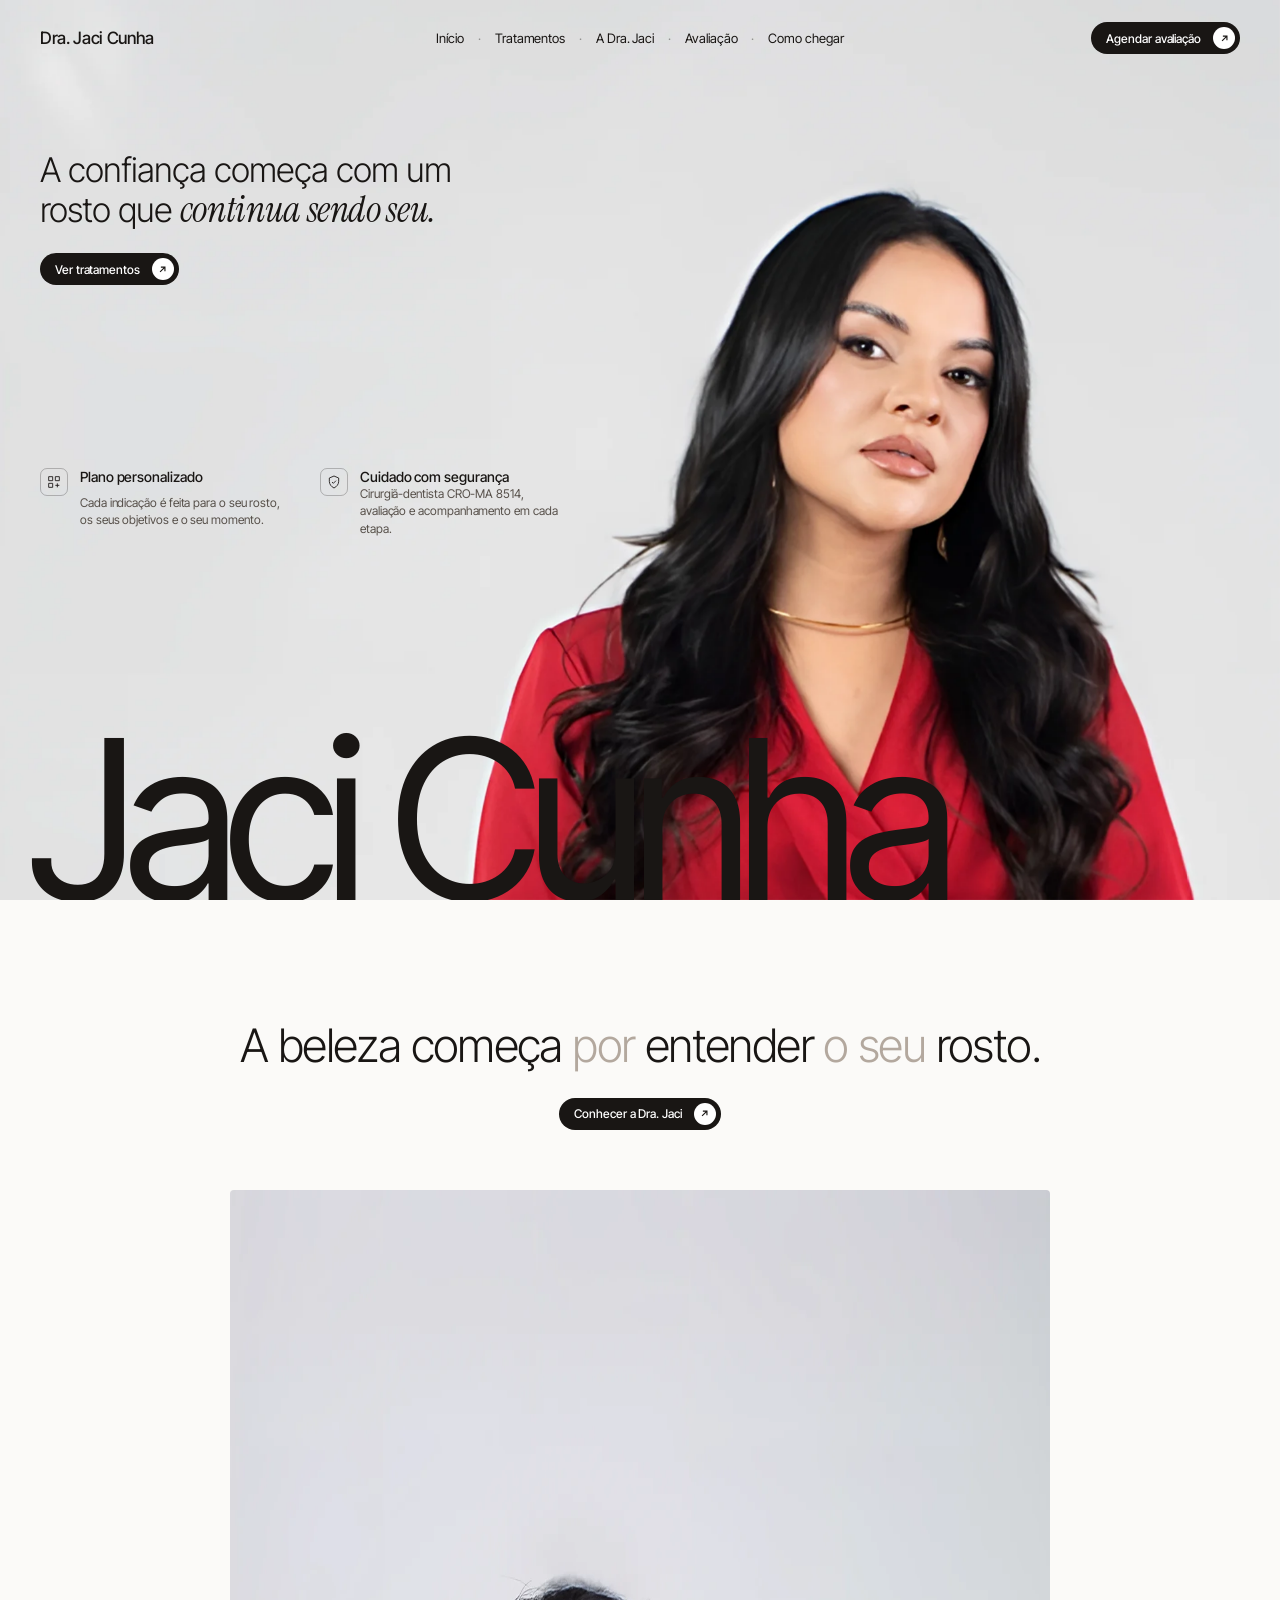
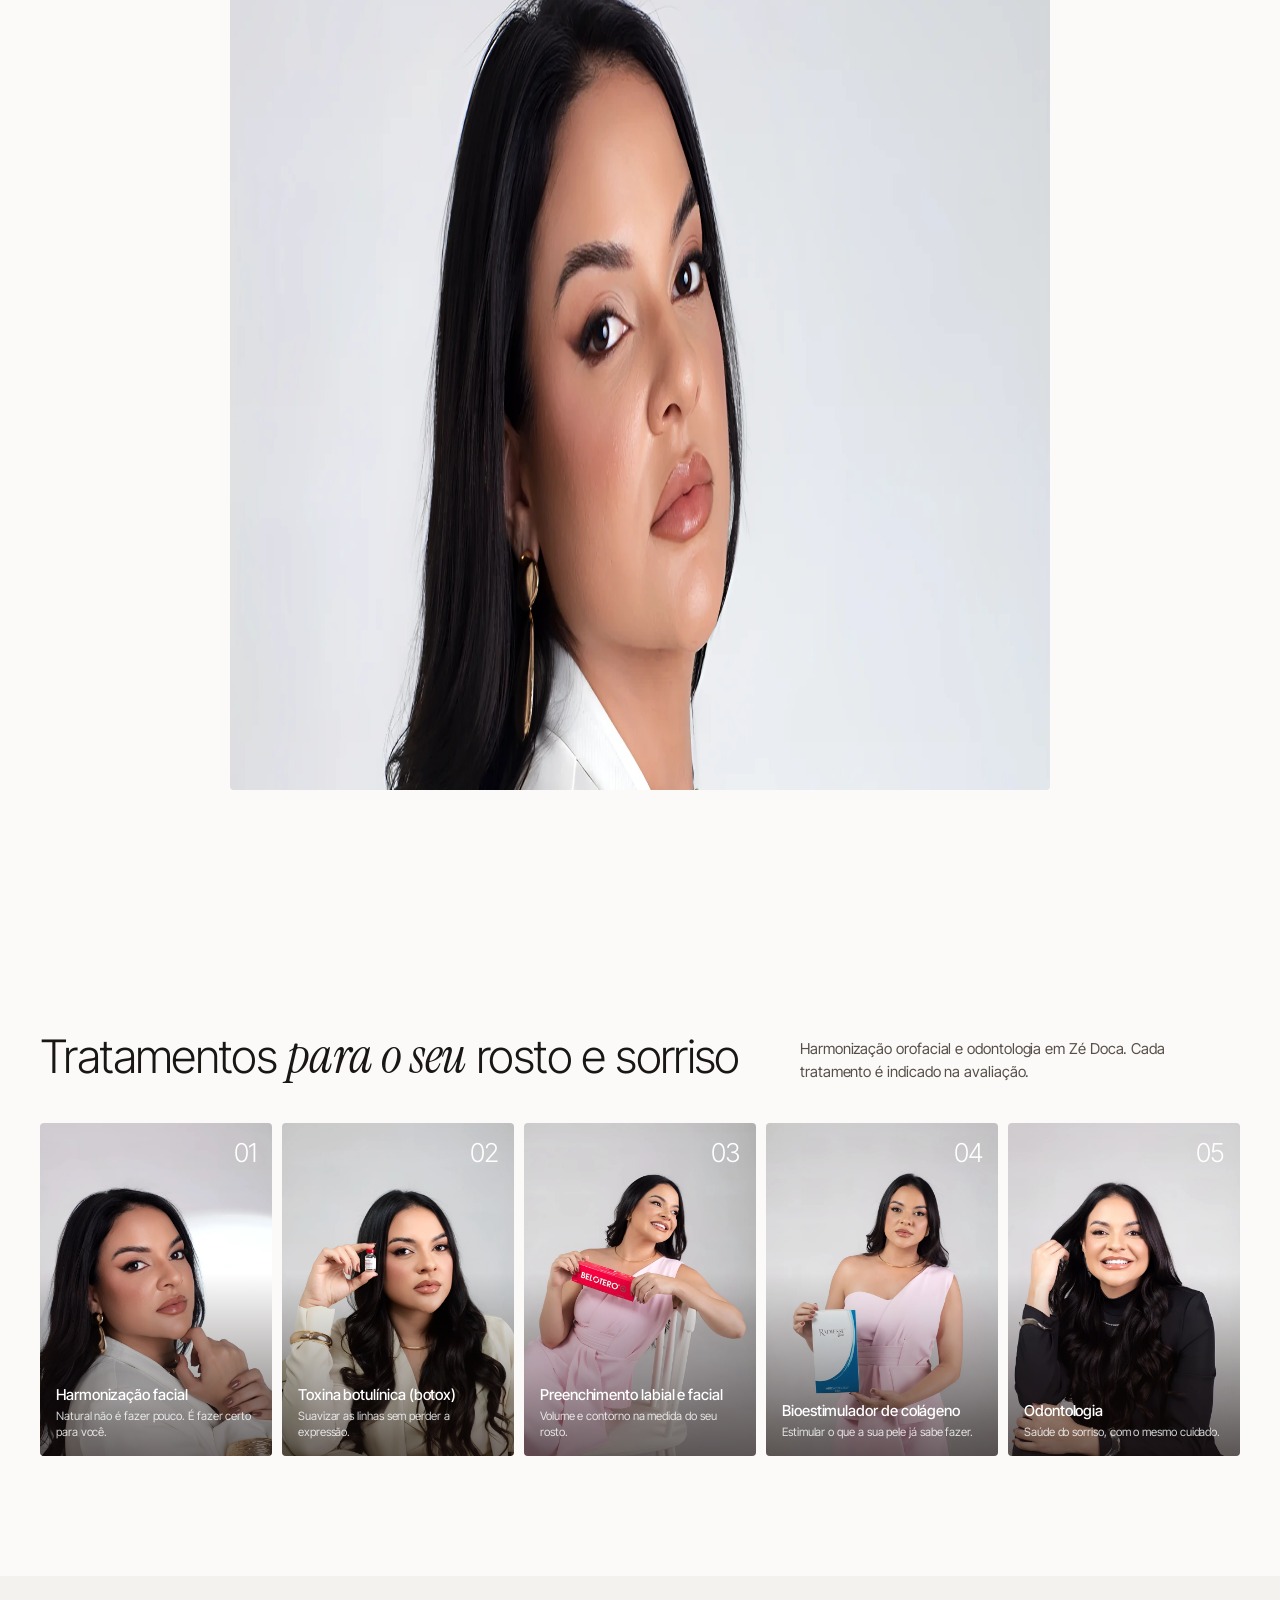
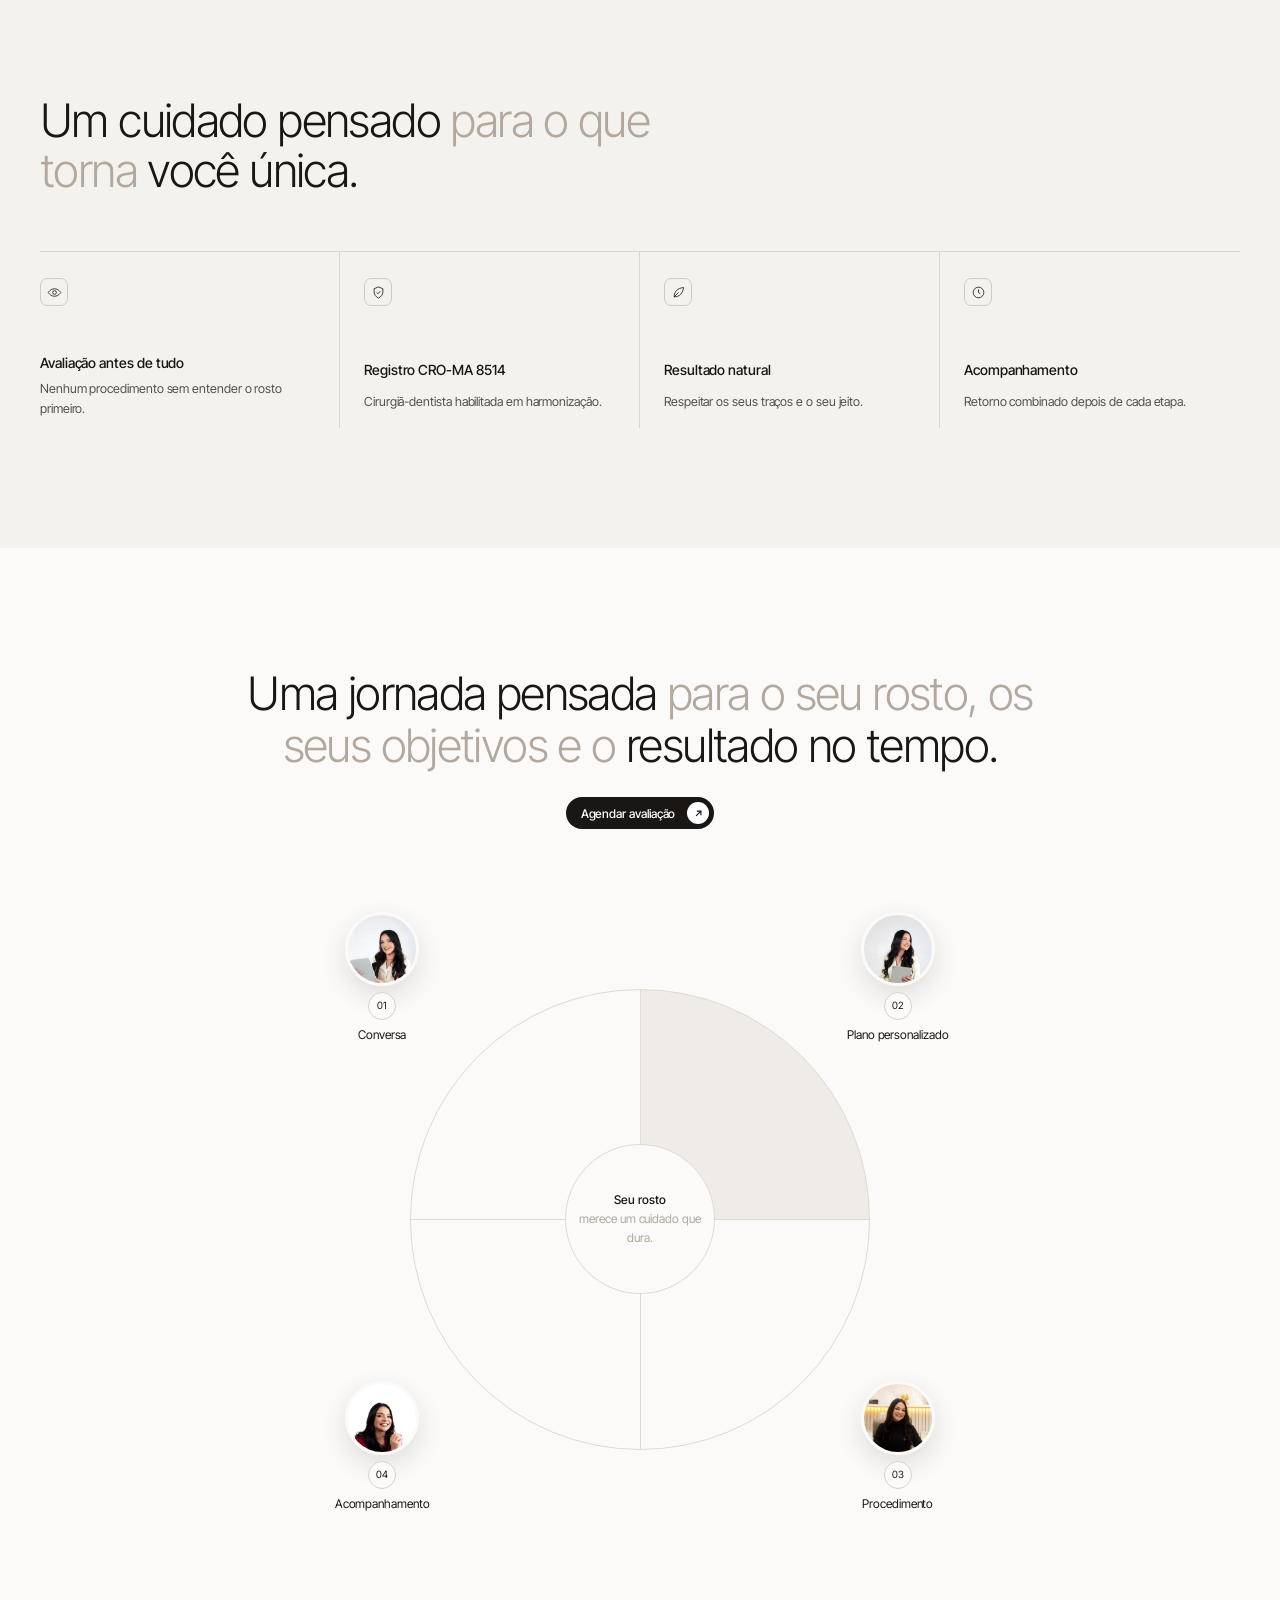
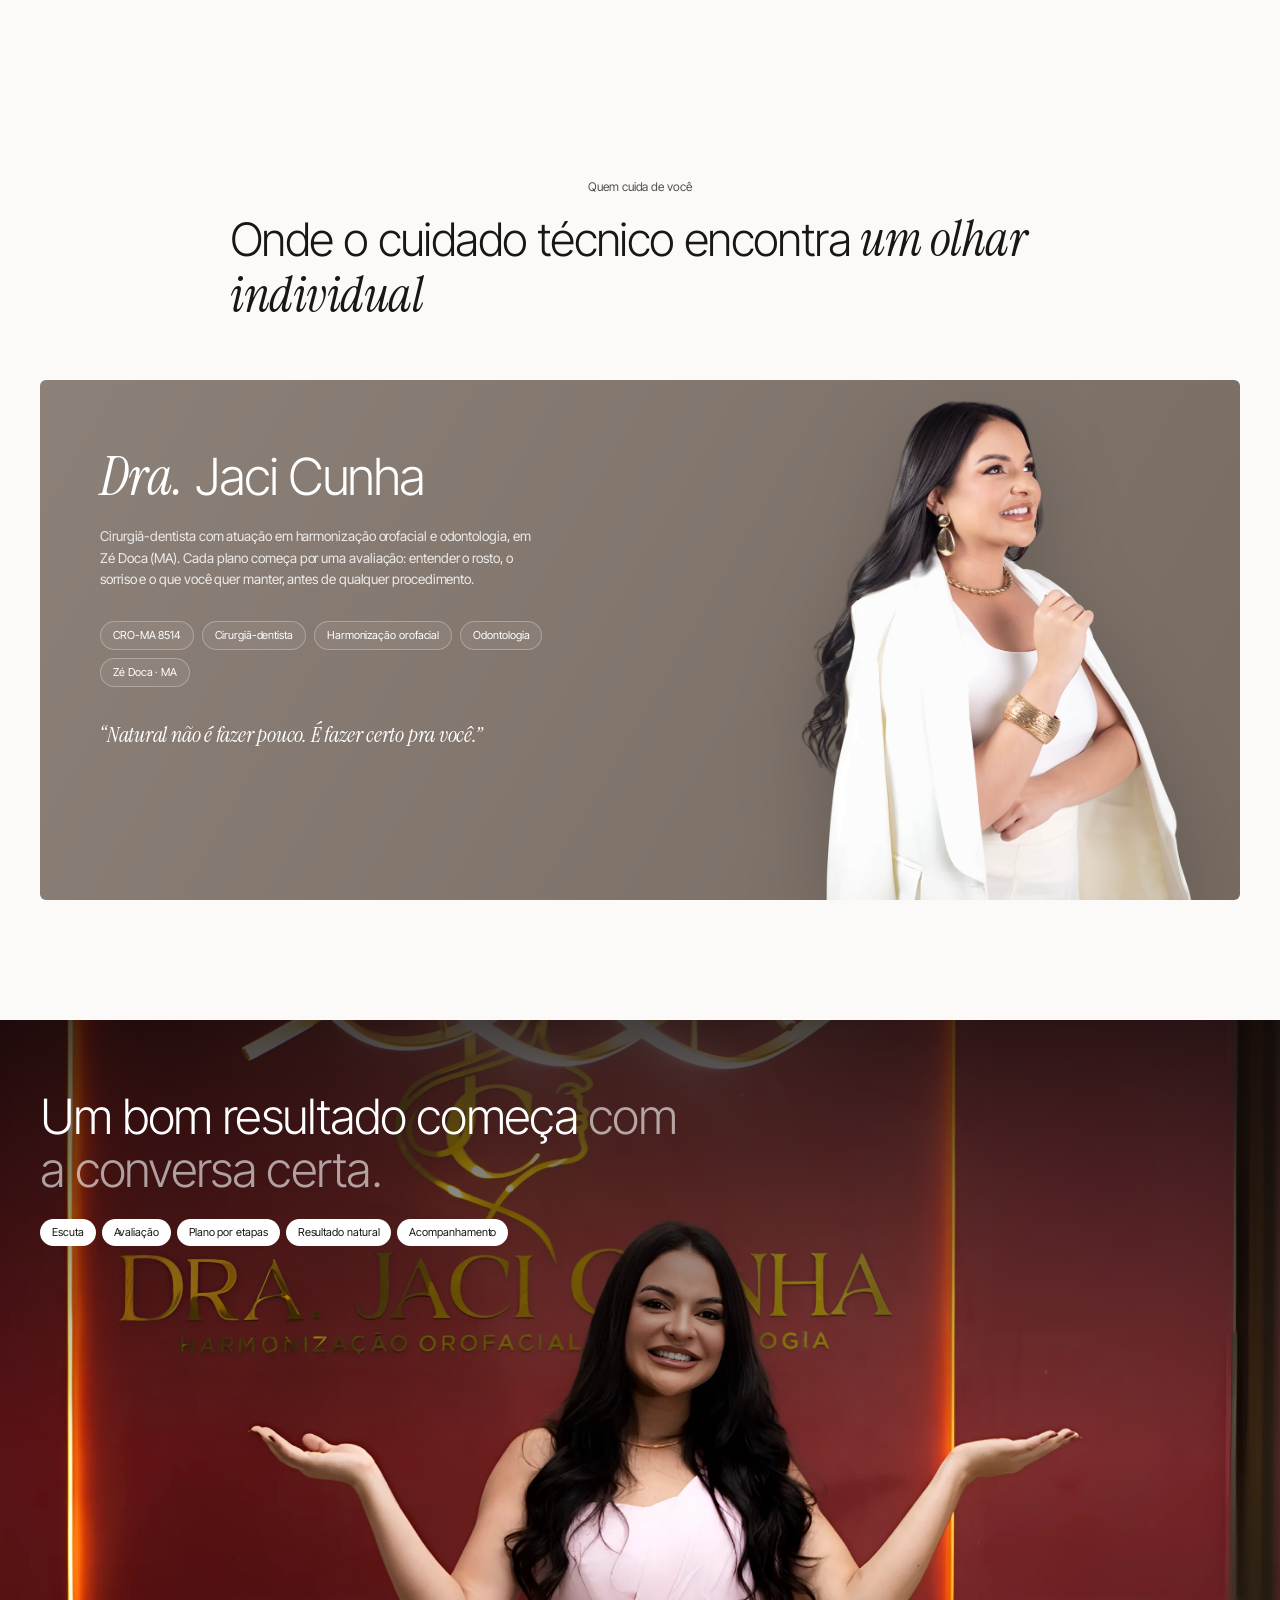
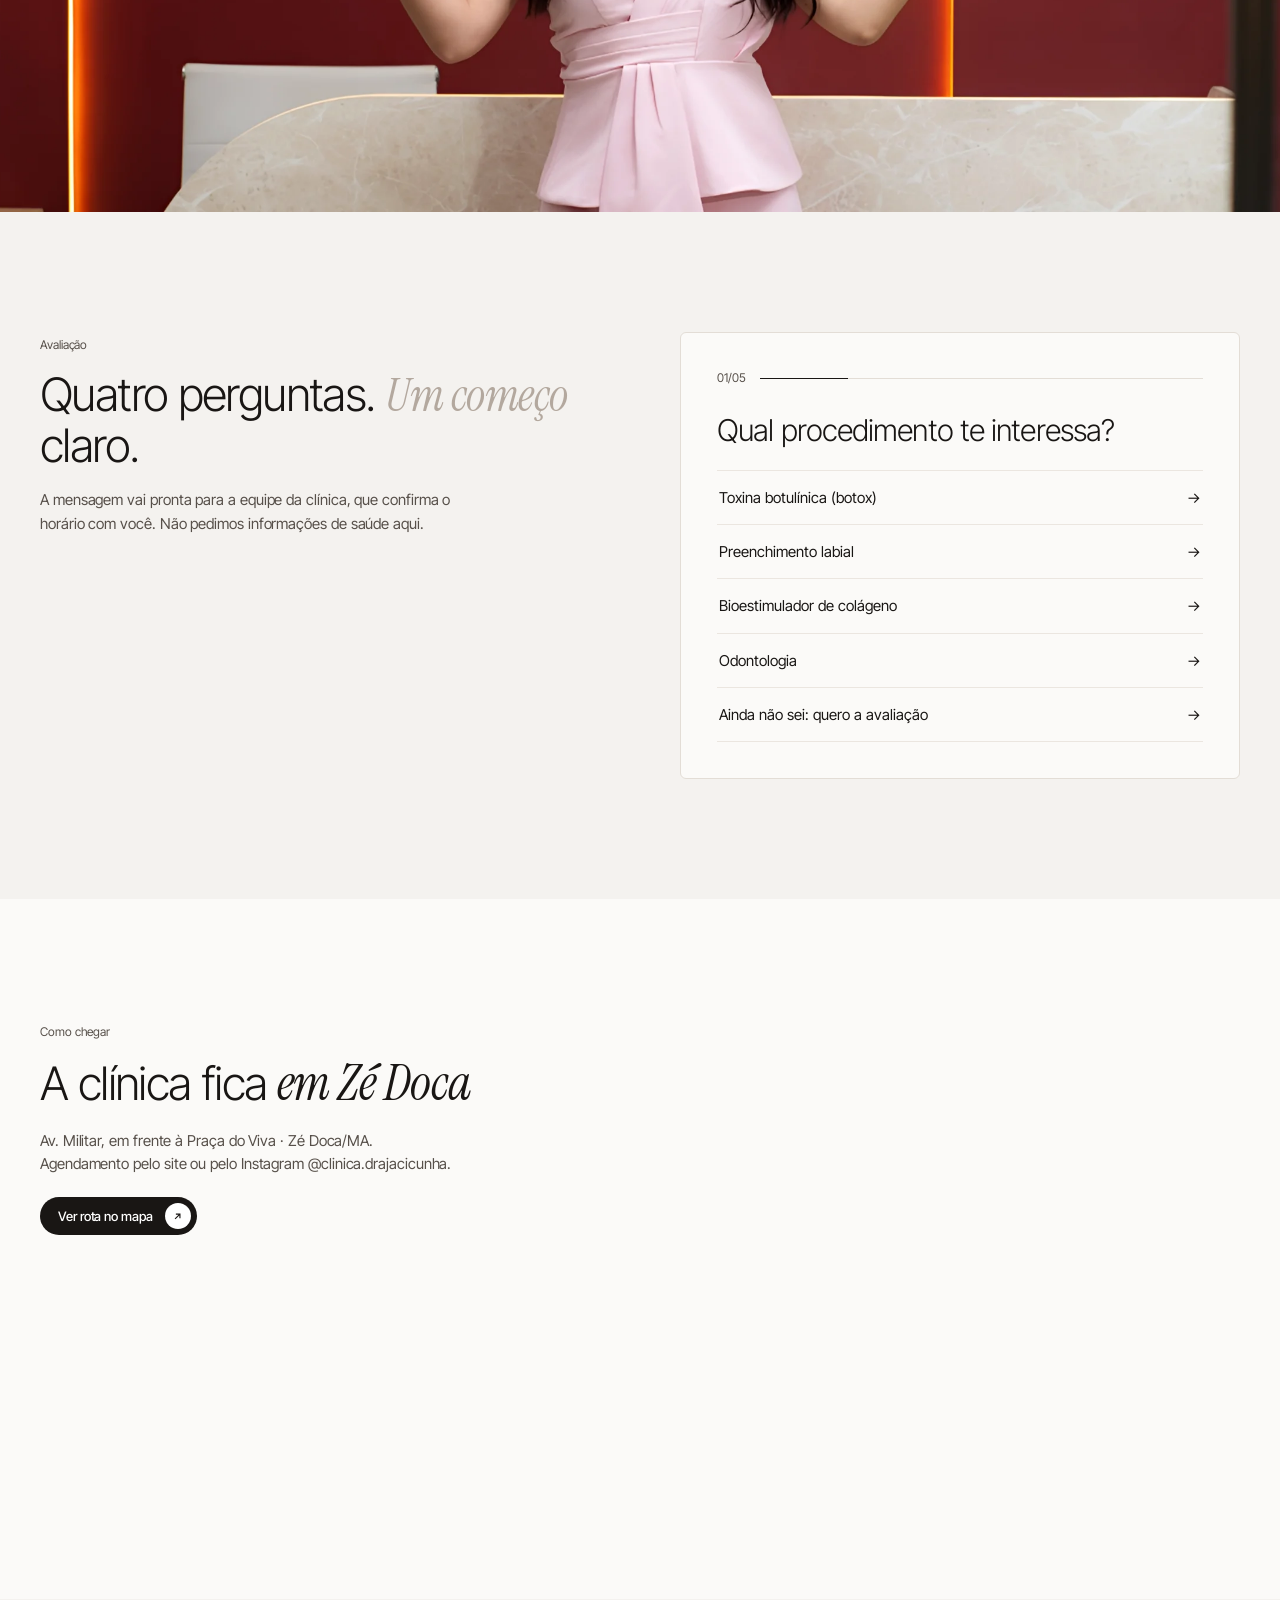
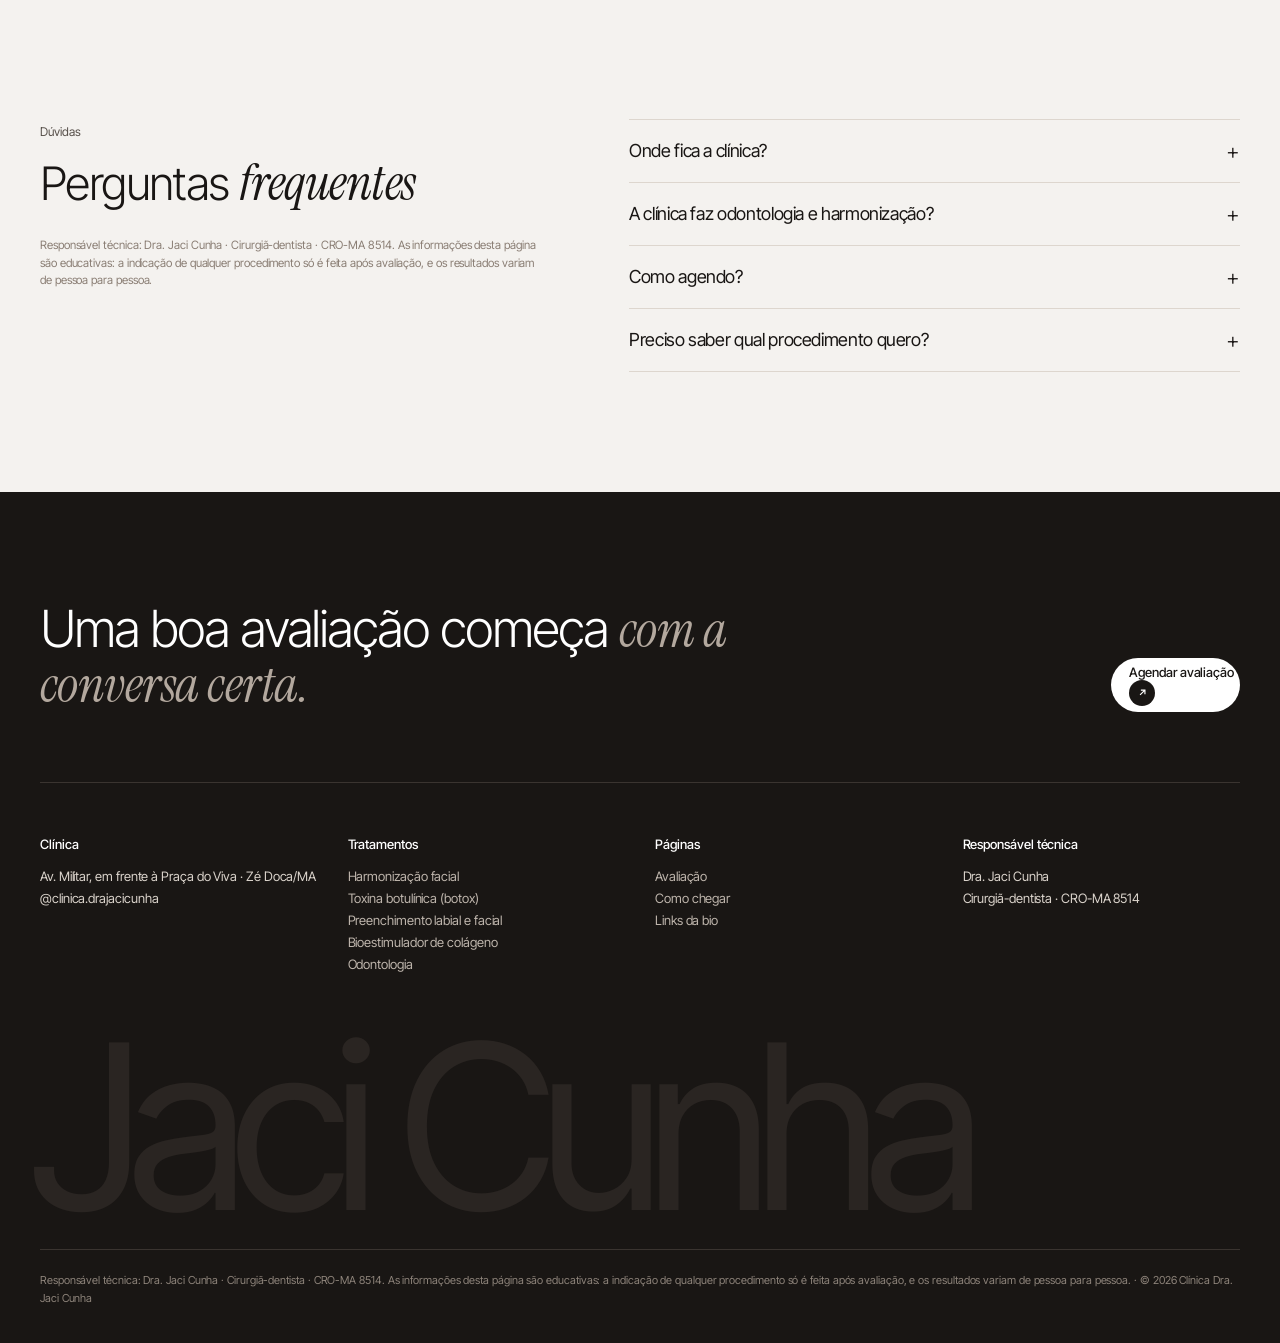
==== index.html @ e1cb76a9 "Site oficial e bio da Clínica Dra. Jaci Cunha (v3: Seon Clinic + Atelier Aesthetica) Co-Authored-By:" ====
<!doctype html>
<html lang="pt-BR"><head><meta charset="utf-8"><meta name="viewport" content="width=device-width,initial-scale=1,viewport-fit=cover">
<title>Harmonização Facial e Dentista em Zé Doca (MA) | Clínica Dra. Jaci Cunha</title><meta name="description" content="Clínica Dra. Jaci Cunha em Zé Doca (MA): harmonização orofacial (toxina botulínica, preenchimento, bioestimulador) e odontologia com a Dra. Jaci Cunha, CRO-MA 8514. Agende sua avaliação."><link rel="canonical" href="https://drajacicunha.pages.dev/"><meta name="robots" content="index,follow,max-image-preview:large">
<meta name="geo.region" content="BR-MA"><meta name="geo.placename" content="Zé Doca"><meta name="theme-color" content="#F4F2EF">
<meta property="og:type" content="website"><meta property="og:locale" content="pt_BR"><meta property="og:site_name" content="Clínica Dra. Jaci Cunha"><meta property="og:title" content="Harmonização Facial e Dentista em Zé Doca (MA) | Clínica Dra. Jaci Cunha">
<meta property="og:description" content="Clínica Dra. Jaci Cunha em Zé Doca (MA): harmonização orofacial (toxina botulínica, preenchimento, bioestimulador) e odontologia com a Dra. Jaci Cunha, CRO-MA 8514. Agende sua avaliação."><meta property="og:url" content="https://drajacicunha.pages.dev/"><meta property="og:image" content="https://drajacicunha.pages.dev/img/v3-heroi.webp"><meta name="twitter:card" content="summary_large_image">
<link rel="icon" href="/img/avatar.webp"><link rel="apple-touch-icon" href="/img/avatar.webp"><link rel="preconnect" href="https://fonts.googleapis.com"><link rel="preconnect" href="https://fonts.gstatic.com" crossorigin>
<link href="https://fonts.googleapis.com/css2?family=Inter+Tight:wght@300;400;500&family=Instrument+Serif:ital@0;1&display=swap" rel="stylesheet"><link rel="stylesheet" href="/css/site.css">
<script type="application/ld+json">{"@context": "https://schema.org", "@graph": [{"@type": ["Dentist", "MedicalClinic"], "@id": "https://drajacicunha.pages.dev/#clinica", "name": "Clínica Dra. Jaci Cunha", "alternateName": "Dra. Jaci Cunha · Harmonização Orofacial e Odontologia", "url": "https://drajacicunha.pages.dev/", "image": "https://drajacicunha.pages.dev/img/jaci-off-white-sofa-sorrindo.webp", "logo": "https://drajacicunha.pages.dev/img/avatar.webp", "sameAs": ["https://www.instagram.com/clinica.drajacicunha/"], "address": {"@type": "PostalAddress", "streetAddress": "Av. Militar, em frente à Praça do Viva", "addressLocality": "Zé Doca", "addressRegion": "MA", "addressCountry": "BR"}, "areaServed": {"@type": "City", "name": "Zé Doca"}, "medicalSpecialty": ["Dentistry", "Dermatology"], "employee": {"@type": "Person", "name": "Dra. Jaci Cunha", "jobTitle": "Cirurgiã-dentista", "identifier": "CRO-MA 8514"}}, {"@type": "WebSite", "url": "https://drajacicunha.pages.dev/", "name": "Clínica Dra. Jaci Cunha", "inLanguage": "pt-BR"}, {"@type": "FAQPage", "mainEntity": [{"@type": "Question", "name": "Onde fica a clínica?", "acceptedAnswer": {"@type": "Answer", "text": "Na Av. Militar, em frente à Praça do Viva · Zé Doca/MA."}}, {"@type": "Question", "name": "A clínica faz odontologia e harmonização?", "acceptedAnswer": {"@type": "Answer", "text": "Sim. A Dra. Jaci Cunha é cirurgiã-dentista e atende harmonização orofacial e odontologia."}}, {"@type": "Question", "name": "Como agendo?", "acceptedAnswer": {"@type": "Answer", "text": "Pelo agendamento deste site: você responde quatro perguntas e a mensagem vai pronta para a equipe, que confirma o horário."}}, {"@type": "Question", "name": "Preciso saber qual procedimento quero?", "acceptedAnswer": {"@type": "Answer", "text": "Não. Comece pela Avaliação Facial Completa."}}]}]}</script></head>
<body class="home"><header class="nav "><a class="logo" href="/">Dra. Jaci Cunha</a><nav aria-label="Páginas"><a href="/">Início</a><span>·</span><a href="/#tratamentos">Tratamentos</a><span>·</span><a href="/#dra">A Dra. Jaci</a><span>·</span><a href="/avaliacao/">Avaliação</a><span>·</span><a href="/#como-chegar">Como chegar</a></nav><a class="bt pq" href="/avaliacao/#agendar"><span>Agendar avaliação</span><i><svg viewBox="0 0 16 16" aria-hidden="true"><path d="M5 11 11 5M6 5h5v5" fill="none" stroke="currentColor" stroke-width="1.4"/></svg></i></a><button class="mn" type="button" aria-label="Abrir menu" onclick="document.body.classList.toggle('menu-aberto')"><i></i><i></i></button></header><div class="menu-cel"><a href="/">Início</a><a href="/#tratamentos">Tratamentos</a><a href="/#dra">A Dra. Jaci</a><a href="/avaliacao/">Avaliação</a><a href="/#como-chegar">Como chegar</a></div><main><section class="heroi"><picture><source media="(max-width:760px)" srcset="/img/v3-heroi-cel.webp"><img class="h-img" src="/img/v3-heroi.webp" alt="Dra. Jaci Cunha, cirurgiã-dentista em Zé Doca" width="2400" height="1348"></picture>
<div class="h-in"><div class="h-top rv"><p class="h-frase">A confiança começa com um rosto que <em>continua sendo seu.</em></p><a class="bt pq" href="#tratamentos"><span>Ver tratamentos</span><i><svg viewBox="0 0 16 16" aria-hidden="true"><path d="M5 11 11 5M6 5h5v5" fill="none" stroke="currentColor" stroke-width="1.4"/></svg></i></a></div>
<div class="h-feat rv"><div><i><svg viewBox="0 0 24 24"><path d="M4 4h6v6H4zM14 4h6v6h-6zM4 14h6v6H4zM14 17h6M17 14v6" fill="none" stroke="currentColor" stroke-width="1.3"/></svg></i><b>Plano personalizado</b><small>Cada indicação é feita para o seu rosto, os seus objetivos e o seu momento.</small></div><div><i><svg viewBox="0 0 24 24"><path d="M12 3 5 6v5c0 4.5 3 8 7 10 4-2 7-5.5 7-10V6z M9 12l2 2 4-4" fill="none" stroke="currentColor" stroke-width="1.3"/></svg></i><b>Cuidado com segurança</b><small>Cirurgiã-dentista CRO-MA 8514, avaliação e acompanhamento em cada etapa.</small></div></div>
<h1 class="h-nome"><span class="sr">Harmonização facial e dentista em Zé Doca · </span>Jaci Cunha</h1></div></section>
<section class="sec"><div class="w c"><h2 class="h2c rv">A beleza começa <span class="cz">por</span> entender <span class="cz">o seu</span> rosto.</h2><a class="bt pq centro rv" href="#dra"><span>Conhecer a Dra. Jaci</span><i><svg viewBox="0 0 16 16" aria-hidden="true"><path d="M5 11 11 5M6 5h5v5" fill="none" stroke="currentColor" stroke-width="1.4"/></svg></i></a>
<div class="largo rv"><img src="/img/v3-beleza.webp" alt="Dra. Jaci Cunha" loading="lazy" width="1800" height="1200"></div></div></section>
<section class="sec" id="tratamentos"><div class="w"><div class="tt-cab"><h2 class="h2 rv">Tratamentos <em>para o seu</em> rosto e sorriso</h2><p class="mut rv">Harmonização orofacial e odontologia em Zé Doca. Cada tratamento é indicado na avaliação.</p></div><div class="cards"><a class="card rv" href="/harmonizacao-facial-em-ze-doca/"><img src="/img/v3-t-harm.webp" alt="Harmonização facial em Zé Doca" loading="lazy" width="900" height="1200"><div class="card-t"><b>Harmonização facial</b><small>Natural não é fazer pouco. É fazer certo para você.</small></div><span class="card-n">01</span></a><a class="card rv" href="/botox-em-ze-doca/"><img src="/img/v3-t-botox.webp" alt="Toxina botulínica (botox) em Zé Doca" loading="lazy" width="900" height="1200"><div class="card-t"><b>Toxina botulínica (botox)</b><small>Suavizar as linhas sem perder a expressão.</small></div><span class="card-n">02</span></a><a class="card rv" href="/preenchimento-labial-em-ze-doca/"><img src="/img/v3-t-preench.webp" alt="Preenchimento labial e facial em Zé Doca" loading="lazy" width="900" height="1200"><div class="card-t"><b>Preenchimento labial e facial</b><small>Volume e contorno na medida do seu rosto.</small></div><span class="card-n">03</span></a><a class="card rv" href="/bioestimulador-de-colageno-em-ze-doca/"><img src="/img/v3-t-bio.webp" alt="Bioestimulador de colágeno em Zé Doca" loading="lazy" width="900" height="1200"><div class="card-t"><b>Bioestimulador de colágeno</b><small>Estimular o que a sua pele já sabe fazer.</small></div><span class="card-n">04</span></a><a class="card rv" href="/dentista-em-ze-doca/"><img src="/img/v3-t-odonto.webp" alt="Odontologia em Zé Doca" loading="lazy" width="900" height="1200"><div class="card-t"><b>Odontologia</b><small>Saúde do sorriso, com o mesmo cuidado.</small></div><span class="card-n">05</span></a></div></div></section>
<section class="sec cinza"><div class="w"><h2 class="h2 rv" style="max-width:620px">Um cuidado pensado <span class="cz">para o que torna</span> você única.</h2><div class="pils"><div class="pil rv"><i><svg viewBox="0 0 24 24"><path d="M2 12s3.5-6 10-6 10 6 10 6-3.5 6-10 6S2 12 2 12z" fill="none" stroke="currentColor" stroke-width="1.3"/><circle cx="12" cy="12" r="3" fill="none" stroke="currentColor" stroke-width="1.3"/></svg></i><b>Avaliação antes de tudo</b><small>Nenhum procedimento sem entender o rosto primeiro.</small></div><div class="pil rv"><i><svg viewBox="0 0 24 24"><path d="M12 3 5 6v5c0 4.5 3 8 7 10 4-2 7-5.5 7-10V6z M9 12l2 2 4-4" fill="none" stroke="currentColor" stroke-width="1.3"/></svg></i><b>Registro CRO-MA 8514</b><small>Cirurgiã-dentista habilitada em harmonização.</small></div><div class="pil rv"><i><svg viewBox="0 0 24 24"><path d="M5 19C5 10 11 5 20 4c-1 9-6 15-15 15zM5 19l7-7" fill="none" stroke="currentColor" stroke-width="1.3"/></svg></i><b>Resultado natural</b><small>Respeitar os seus traços e o seu jeito.</small></div><div class="pil rv"><i><svg viewBox="0 0 24 24"><circle cx="12" cy="12" r="8.5" fill="none" stroke="currentColor" stroke-width="1.3"/><path d="M12 7v5l3 2" fill="none" stroke="currentColor" stroke-width="1.3"/></svg></i><b>Acompanhamento</b><small>Retorno combinado depois de cada etapa.</small></div></div></div></section>
<section class="sec"><div class="w c"><h2 class="h2c rv">Uma jornada pensada <span class="cz">para o seu rosto,</span> <span class="cz">os seus objetivos e o</span> resultado no tempo.</h2><a class="bt pq centro rv" href="/avaliacao/#agendar"><span>Agendar avaliação</span><i><svg viewBox="0 0 16 16" aria-hidden="true"><path d="M5 11 11 5M6 5h5v5" fill="none" stroke="currentColor" stroke-width="1.4"/></svg></i></a>
<div class="jorn rv"><div class="j-anel"></div><div class="j-meio"><b>Seu rosto</b><span>merece um cuidado que dura.</span></div><div class="jp jp1"><img src="/img/v3-j1.webp" alt="" loading="lazy" width="400" height="400"><span>01</span><b>Conversa</b></div><div class="jp jp2"><img src="/img/v3-j2.webp" alt="" loading="lazy" width="400" height="400"><span>02</span><b>Plano personalizado</b></div><div class="jp jp3"><img src="/img/v3-j3.webp" alt="" loading="lazy" width="400" height="400"><span>03</span><b>Procedimento</b></div><div class="jp jp4"><img src="/img/v3-j4.webp" alt="" loading="lazy" width="400" height="400"><span>04</span><b>Acompanhamento</b></div></div></div></section>
<section class="sec" id="dra"><div class="w"><span class="eti c">Quem cuida de você</span><h2 class="h2c rv">Onde o cuidado técnico encontra <em>um olhar individual</em></h2>
<div class="dra rv"><div class="dra-t"><h3><em>Dra.</em> Jaci Cunha</h3><p>Cirurgiã-dentista com atuação em harmonização orofacial e odontologia, em Zé Doca (MA). Cada plano começa por uma avaliação: entender o rosto, o sorriso e o que você quer manter, antes de qualquer procedimento.</p>
<div class="selos"><span>CRO-MA 8514</span><span>Cirurgiã-dentista</span><span>Harmonização orofacial</span><span>Odontologia</span><span>Zé Doca · MA</span></div><p class="cit"><em>“Natural não é fazer pouco. É fazer certo pra você.”</em></p></div><img class="dra-f" src="/img/v3-dra-recorte.webp" alt="Dra. Jaci Cunha, cirurgiã-dentista" loading="lazy" width="900" height="1153"></div></div></section>
<section class="conversa"><img src="/img/v3-conversa.webp" alt="Dra. Jaci Cunha na recepção da clínica em Zé Doca" loading="lazy" width="2400" height="1348"><div class="w cv-in rv"><h2>Um bom resultado começa <span class="cz2">com a conversa certa.</span></h2><div class="tags"><span>Escuta</span><span>Avaliação</span><span>Plano por etapas</span><span>Resultado natural</span><span>Acompanhamento</span></div></div></section>
<section class="quiz" id="agendar"><div class="w q-grid"><div class="rv"><span class="eti">Avaliação</span><h2>Quatro perguntas. <em class="cz">Um começo</em> claro.</h2><p class="mut">A mensagem vai pronta para a equipe da clínica, que confirma o horário com você. Não pedimos informações de saúde aqui.</p></div>
<div id="qz" class="qz rv" aria-live="polite"></div></div></section>
<script>(()=>{const D={"quiz": [["Qual procedimento te interessa?", ["Toxina botulínica (botox)", "Preenchimento labial", "Bioestimulador de colágeno", "Odontologia", "Ainda não sei: quero a avaliação"]], ["Você já fez algum procedimento estético?", ["Sim", "Não, seria a primeira vez"]], ["Quando você gostaria de vir?", ["Esta semana", "Este mês", "Só quero tirar dúvidas"]], ["Melhor horário", ["Manhã", "Tarde"]]], "wa": "", "ig": "clinica.drajacicunha"},R=[];const el=document.getElementById('qz');
function passo(i){if(i<D.quiz.length){const[p,ops]=D.quiz[i];el.innerHTML=`<div class="q-top"><span>${String(i+1).padStart(2,'0')}/${String(D.quiz.length+1).padStart(2,'0')}</span><i style="--p:${(i+1)/(D.quiz.length+1)}"></i></div><h3>${p}</h3><div class="op">${ops.map(o=>`<button type="button">${o}<span>→</span></button>`).join('')}</div>`;
 el.querySelectorAll('button').forEach(b=>b.onclick=()=>{R[i]=b.firstChild.textContent;passo(i+1)})}
 else{el.innerHTML=`<div class="q-top"><span>${D.quiz.length+1}/${D.quiz.length+1}</span><i style="--p:1"></i></div><h3>Seu nome e sua cidade</h3><input id="qn" placeholder="Nome" autocomplete="given-name"><input id="qc" placeholder="Cidade" value="Zé Doca"><button type="button" id="qe" class="bt"><span>Enviar para a clínica</span><i><svg viewBox="0 0 16 16" aria-hidden="true"><path d="M5 11 11 5M6 5h5v5" fill="none" stroke="currentColor" stroke-width="1.4"/></svg></i></button>`;
 document.getElementById('qe').onclick=()=>{const n=document.getElementById('qn').value.trim()||'(sem nome)',c=document.getElementById('qc').value.trim();
  const t=`Oi! Vim pelo site da Clínica Dra. Jaci Cunha.\nNome: ${n}\nCidade: ${c}\nInteresse: ${R[0]}\nJá fez procedimento: ${R[1]}\nQuando: ${R[2]}\nHorário: ${R[3]}`;
  if(D.wa)location.href='https://wa.me/'+D.wa+'?text='+encodeURIComponent(t);
  else{try{navigator.clipboard.writeText(t)}catch(e){}el.innerHTML='<h3>Mensagem copiada.</h3><p class="mut" style="margin:10px 0 18px">Abra o direct da clínica e cole a mensagem.</p><a class="bt" href="https://ig.me/m/'+D.ig+'"><span>Abrir o direct</span><i><svg viewBox="0 0 16 16" aria-hidden="true"><path d="M5 11 11 5M6 5h5v5" fill="none" stroke="currentColor" stroke-width="1.4"/></svg></i></a>'}}}}
passo(0)})();</script>
<section class="sec" id="como-chegar"><div class="w duas"><div class="rv"><span class="eti">Como chegar</span><h2 class="h2">A clínica fica <em>em Zé Doca</em></h2><p class="mut">Av. Militar, em frente à Praça do Viva · Zé Doca/MA.</p><p class="mut">Agendamento pelo site ou pelo Instagram @clinica.drajacicunha.</p><a class="bt " href="https://www.google.com/maps/search/?api=1&query=Cl%C3%ADnica%20Dra.%20Jaci%20Cunha%20Z%C3%A9%20Doca"><span>Ver rota no mapa</span><i><svg viewBox="0 0 16 16" aria-hidden="true"><path d="M5 11 11 5M6 5h5v5" fill="none" stroke="currentColor" stroke-width="1.4"/></svg></i></a></div>
<iframe class="mapa rv" src="https://www.google.com/maps?q=Cl%C3%ADnica%20Dra.%20Jaci%20Cunha%2C%20Av.%20Militar%2C%20Z%C3%A9%20Doca%20-%20MA&output=embed" loading="lazy" title="Mapa da Clínica Dra. Jaci Cunha" referrerpolicy="no-referrer-when-downgrade"></iframe></div></section>
<section class="sec cinza"><div class="w duas"><div class="rv"><span class="eti">Dúvidas</span><h2 class="h2">Perguntas <em>frequentes</em></h2><p class="aviso">Responsável técnica: Dra. Jaci Cunha · Cirurgiã-dentista · CRO-MA 8514. As informações desta página são educativas: a indicação de qualquer procedimento só é feita após avaliação, e os resultados variam de pessoa para pessoa.</p></div><div class="rv"><div class="faq"><details><summary>Onde fica a clínica?</summary><p>Na Av. Militar, em frente à Praça do Viva · Zé Doca/MA.</p></details><details><summary>A clínica faz odontologia e harmonização?</summary><p>Sim. A Dra. Jaci Cunha é cirurgiã-dentista e atende harmonização orofacial e odontologia.</p></details><details><summary>Como agendo?</summary><p>Pelo agendamento deste site: você responde quatro perguntas e a mensagem vai pronta para a equipe, que confirma o horário.</p></details><details><summary>Preciso saber qual procedimento quero?</summary><p>Não. Comece pela Avaliação Facial Completa.</p></details></div></div></div></section></main><footer class="rod"><div class="w"><div class="rod-top"><h2>Uma boa avaliação começa <em>com a conversa certa.</em></h2><a class="bt claro" href="/avaliacao/#agendar"><span>Agendar avaliação</span><i><svg viewBox="0 0 16 16" aria-hidden="true"><path d="M5 11 11 5M6 5h5v5" fill="none" stroke="currentColor" stroke-width="1.4"/></svg></i></a></div>
<div class="cols"><div><b>Clínica</b>Av. Militar, em frente à Praça do Viva · Zé Doca/MA<br>@clinica.drajacicunha</div><div><b>Tratamentos</b><a href="/harmonizacao-facial-em-ze-doca/">Harmonização facial</a><a href="/botox-em-ze-doca/">Toxina botulínica (botox)</a><a href="/preenchimento-labial-em-ze-doca/">Preenchimento labial e facial</a><a href="/bioestimulador-de-colageno-em-ze-doca/">Bioestimulador de colágeno</a><a href="/dentista-em-ze-doca/">Odontologia</a></div><div><b>Páginas</b><a href="/avaliacao/">Avaliação</a><a href="/#como-chegar">Como chegar</a><a href="/bio/">Links da bio</a></div><div><b>Responsável técnica</b>Dra. Jaci Cunha<br>Cirurgiã-dentista · CRO-MA 8514</div></div>
<div class="marca-g" aria-hidden="true">Jaci Cunha</div><div class="leg">Responsável técnica: Dra. Jaci Cunha · Cirurgiã-dentista · CRO-MA 8514. As informações desta página são educativas: a indicação de qualquer procedimento só é feita após avaliação, e os resultados variam de pessoa para pessoa. · © 2026 Clínica Dra. Jaci Cunha</div></div></footer>
<script>(()=>{const r=matchMedia('(prefers-reduced-motion: reduce)').matches;const o=new IntersectionObserver(es=>es.forEach(e=>{if(e.isIntersecting){e.target.classList.add('ok');o.unobserve(e.target)}}),{threshold:.15});document.querySelectorAll('.rv').forEach(el=>r?el.classList.add('ok'):o.observe(el));
const n=document.querySelector('.nav');addEventListener('scroll',()=>n.classList.toggle('fixo',scrollY>40),{passive:true});
document.querySelectorAll('[data-sl]').forEach(sl=>{const it=[...sl.querySelectorAll('.sl-i')];let k=0;const ir=d=>{it[k].classList.remove('on');k=(k+d+it.length)%it.length;it[k].classList.add('on');sl.querySelector('.sl-n').textContent=String(k+1).padStart(2,'0')+'/'+String(it.length).padStart(2,'0')};sl.querySelector('[data-a]').onclick=()=>ir(-1);sl.querySelector('[data-p]').onclick=()=>ir(1)});})();</script></body></html>
---- css/site.css ----
/* Clínica Dra. Jaci Cunha · site v3 (conta Leandro, 04/11/2026)
   Cópia fiel da linguagem de dois shots de estúdios de ponta: "Seon Clinic" (LAIN) e "Atelier Aesthetica" (Phenomenon Studio).
   Inter Tight leve + Instrument Serif itálica, palavras em cinza/preto, etiquetas finas, fotografia grande. Ver site/TEMPLATE-V3.md */
:root{--fd:#F4F2EF;--br:#FBFAF8;--cz:#EAE6E1;--tp:#8A7E74;--tp2:#B3A89E;--ti:#191614;--t2:#57504A;--bo:#6B1620;--w:1360px;--sf:'Instrument Serif',Georgia,serif;--ss:'Inter Tight',system-ui,sans-serif}
*{box-sizing:border-box;margin:0;padding:0}html{scroll-behavior:smooth}
body{background:var(--br);color:var(--ti);font:400 15px/1.55 var(--ss);-webkit-font-smoothing:antialiased;letter-spacing:-.005em;overflow-x:hidden}
a{color:inherit;text-decoration:none}img{display:block;max-width:100%}button{font:inherit;color:inherit}
em{font-family:var(--sf);font-style:italic;font-weight:400;letter-spacing:-.01em}
.w{max-width:var(--w);margin:0 auto;padding:0 40px}.c{text-align:center}.sr{position:absolute;width:1px;height:1px;overflow:hidden;clip:rect(0 0 0 0)}
.cz{color:var(--tp2)}.mut{color:var(--t2);font-size:15px;max-width:440px}
.eti{display:inline-block;font:400 12px var(--ss);color:var(--t2);margin-bottom:18px}.eti.c{display:block;text-align:center}.eti.claro{color:rgba(255,255,255,.8)}
/* botão pílula com seta em círculo (LAIN) */
.bt{display:inline-flex;align-items:center;gap:12px;background:var(--ti);color:#fff;border-radius:99px;padding:6px 6px 6px 18px;font:500 13px var(--ss);transition:background .3s}
.bt i{width:26px;height:26px;border-radius:50%;background:#fff;color:var(--ti);display:grid;place-items:center;transition:transform .35s}.bt i svg{width:13px;height:13px}
.bt:hover{background:var(--bo)}.bt:hover i{transform:rotate(45deg)}.bt.pq{font-size:12px;padding:5px 5px 5px 15px}.bt.pq i{width:22px;height:22px}
.bt.claro{background:#fff;color:var(--ti)}.bt.claro i{background:var(--ti);color:#fff}.bt.centro{margin:26px auto 0;display:flex;width:max-content}
/* navegação (LAIN: logo à esquerda, links com ponto no centro, pílula à direita) */
.nav{position:fixed;top:0;left:0;right:0;z-index:50;display:grid;grid-template-columns:1fr auto 1fr;align-items:center;padding:22px 40px;transition:background .4s,padding .4s}
.nav .logo{font:500 17px var(--ss);letter-spacing:-.02em}.nav nav{display:flex;align-items:center;gap:14px;font-size:13px}.nav nav span{opacity:.4}.nav .bt{justify-self:end}
.nav.fixo{background:rgba(251,250,248,.88);backdrop-filter:blur(16px);-webkit-backdrop-filter:blur(16px);padding:14px 40px}
.mn{display:none}.menu-cel{display:none}
/* herói (LAIN Seon Clinic: foto cheia, frase em cima à esquerda, dois destaques, nome gigante na base) */
.heroi{position:relative;height:100vh;min-height:680px;max-height:1000px;overflow:hidden;background:var(--cz)}
.heroi picture,.h-img{position:absolute;inset:0;width:100%;height:100%}.h-img{object-fit:cover;object-position:60% 20%;transform:scale(1.06);animation:z 18s ease-out forwards}
@keyframes z{to{transform:scale(1)}}
.h-in{position:absolute;inset:0;max-width:var(--w);margin:0 auto;padding:0 40px}
.h-top{position:absolute;top:150px;left:40px;max-width:420px}.h-frase{font:300 34px/1.15 var(--ss);letter-spacing:-.03em;margin-bottom:22px}.h-frase em{font-size:1.08em}
.h-feat{position:absolute;left:40px;top:52%;display:grid;grid-template-columns:repeat(2,250px);gap:30px}
.h-feat div{display:grid;grid-template-columns:28px 1fr;column-gap:12px}.h-feat i{grid-row:span 2;width:28px;height:28px;border:1px solid rgba(25,22,20,.25);border-radius:7px;display:grid;place-items:center}.h-feat i svg{width:16px}
.h-feat b{font:500 14px var(--ss)}.h-feat small{font-size:12px;color:var(--t2);line-height:1.45}
.h-nome{position:absolute;left:28px;right:28px;bottom:-.14em;font:400 clamp(90px,17.4vw,300px)/1 var(--ss);letter-spacing:-.065em;white-space:nowrap;color:var(--ti)}
/* seções */
.sec{padding:120px 0}.cinza{background:var(--fd)}
.h2c{font:300 clamp(34px,3.6vw,52px)/1.12 var(--ss);letter-spacing:-.035em;max-width:820px;margin:0 auto}.h2c em{font-size:1.08em}
.h2{font:300 clamp(34px,3.6vw,52px)/1.08 var(--ss);letter-spacing:-.035em}.h2 em{font-size:1.08em}
.largo{max-width:820px;margin:60px auto 0;overflow:hidden;border-radius:4px}.largo img{width:100%;transition:transform 1.2s}.largo:hover img{transform:scale(1.03)}
/* tratamentos (LAIN: cartões de foto com o nome por cima) */
.tt-cab{display:flex;justify-content:space-between;align-items:end;gap:30px;margin-bottom:40px}
.cards{display:grid;grid-template-columns:repeat(5,1fr);gap:10px}
.card{position:relative;aspect-ratio:3/4.3;overflow:hidden;border-radius:4px;color:#fff}.card img{width:100%;height:100%;object-fit:cover;object-position:50% 12%;transition:transform 1s cubic-bezier(.2,.7,.2,1)}
.card::after{content:"";position:absolute;inset:0;background:linear-gradient(180deg,rgba(0,0,0,0) 45%,rgba(20,12,10,.62))}
.card-t{position:absolute;left:16px;right:16px;bottom:16px;z-index:1;display:grid;gap:4px}.card-t b{font:500 15px/1.2 var(--ss)}.card-t small{font-size:11.5px;opacity:.8;line-height:1.4}
.card-n{position:absolute;top:14px;right:16px;z-index:1;font:300 26px var(--ss);letter-spacing:-.03em}.card:hover img{transform:scale(1.06)}
/* pilares (LAIN: 4 colunas com ícone e fio) */
.pils{display:grid;grid-template-columns:repeat(4,1fr);margin-top:56px;border-top:1px solid #dcd6cf}
.pil{padding:26px 24px 10px 0;border-right:1px solid #dcd6cf;display:grid;gap:8px}.pil+.pil{padding-left:24px}.pil:last-child{border-right:0}
.pil i{width:28px;height:28px;border:1px solid #d3ccc4;border-radius:7px;display:grid;place-items:center;margin-bottom:40px}.pil i svg{width:15px}.pil b{font:500 14px var(--ss)}.pil small{font-size:12.5px;color:var(--t2)}
/* jornada em círculo (LAIN) */
.jorn{position:relative;width:min(640px,100%);aspect-ratio:1;margin:70px auto 0}
.j-anel{position:absolute;inset:14%;border:1px solid #e0dad3;border-radius:50%;background:conic-gradient(from 0deg,#efebe6 0 25%,transparent 25% 100%)}
.j-anel::before,.j-anel::after{content:"";position:absolute;background:#e0dad3}.j-anel::before{left:50%;top:0;bottom:0;width:1px}.j-anel::after{top:50%;left:0;right:0;height:1px}
.j-meio{position:absolute;left:50%;top:50%;transform:translate(-50%,-50%);width:150px;height:150px;border-radius:50%;background:var(--br);border:1px solid #e0dad3;display:grid;place-content:center;text-align:center;font-size:12px}.j-meio b{font-weight:500}.j-meio span{color:var(--tp2)}
.jp{position:absolute;display:grid;justify-items:center;gap:6px;font-size:12px;width:150px}.jp img{width:74px;height:74px;border-radius:50%;object-fit:cover;border:3px solid var(--br);box-shadow:0 10px 26px rgba(25,22,20,.12)}
.jp span{width:28px;height:28px;border:1px solid #d9d2ca;border-radius:50%;display:grid;place-items:center;font-size:10px;background:var(--br)}.jp b{font-weight:400}
.jp1{left:-2%;top:2%}.jp2{right:-2%;top:2%}.jp3{right:-2%;bottom:4%}.jp4{left:-2%;bottom:4%}
/* cartão da Dra. (Phenomenon Atelier Aesthetica) */
.dra{position:relative;margin-top:56px;background:linear-gradient(120deg,#8C8178,#776B62);border-radius:6px;min-height:520px;overflow:hidden;color:#fff;display:grid;grid-template-columns:1.1fr .9fr}
.dra-t{padding:70px 60px}.dra-t h3{font:300 clamp(40px,4vw,58px)/1 var(--ss);letter-spacing:-.04em;margin-bottom:22px}.dra-t h3 em{font-size:1.06em}
.dra-t p{font-size:13.5px;line-height:1.6;color:rgba(255,255,255,.85);max-width:440px}
.selos{display:flex;flex-wrap:wrap;gap:8px;margin:30px 0}.selos span{border:1px solid rgba(255,255,255,.28);border-radius:99px;padding:5px 12px;font-size:11px;background:rgba(255,255,255,.06)}
.dra-t .cit{font-size:22px;color:#fff;max-width:420px}.dra-f{position:absolute;right:4%;bottom:0;height:96%;width:auto;object-fit:contain;filter:drop-shadow(0 30px 40px rgba(0,0,0,.18))}
/* conversa (LAIN: foto cheia com frase e etiquetas) */
.conversa{position:relative;height:88vh;min-height:560px;max-height:860px;overflow:hidden}.conversa img{position:absolute;inset:0;width:100%;height:100%;object-fit:cover;object-position:50% 20%}
.conversa::after{content:"";position:absolute;inset:0;background:linear-gradient(180deg,rgba(15,8,8,.78),rgba(15,8,8,.35) 32%,rgba(15,8,8,0) 55%)}
.cv-in{position:relative;z-index:1;padding-top:70px;color:#fff}.cv-in h2{font:300 clamp(34px,3.8vw,56px)/1.1 var(--ss);letter-spacing:-.035em;max-width:640px}.cz2{color:rgba(255,255,255,.6)}
.tags{display:flex;flex-wrap:wrap;gap:6px;margin-top:22px;max-width:520px}.tags span{background:#fff;color:var(--ti);border-radius:99px;padding:5px 12px;font-size:11px}
/* quiz */
.quiz{padding:120px 0;background:var(--fd)}.q-grid{display:grid;grid-template-columns:1fr 1fr;gap:80px;align-items:start}.quiz .h2{margin-bottom:18px}.quiz h2{font:300 clamp(34px,3.6vw,52px)/1.08 var(--ss);letter-spacing:-.035em;margin-bottom:18px}
.qz{background:var(--br);border:1px solid #e3ddd6;border-radius:6px;padding:36px;min-height:380px}
.q-top{display:flex;align-items:center;gap:14px;font-size:12px;color:var(--t2);margin-bottom:26px}.q-top i{flex:1;height:1px;background:#e3ddd6;position:relative}.q-top i::after{content:"";position:absolute;left:0;top:0;height:1px;width:calc(var(--p)*100%);background:var(--ti);transition:width .4s}
.qz h3{font:300 30px/1.15 var(--ss);letter-spacing:-.03em;margin-bottom:22px}
.op{display:grid;border-top:1px solid #ebe6e0}.op button{display:flex;justify-content:space-between;background:none;border:0;border-bottom:1px solid #ebe6e0;padding:15px 2px;font-size:15px;text-align:left;cursor:pointer;transition:padding .3s,color .3s}.op button:hover{padding-left:10px;color:var(--bo)}
.qz input{width:100%;border:0;border-bottom:1px solid #d9d2ca;background:none;font:300 22px var(--ss);padding:12px 2px;margin-bottom:14px;outline:none}.qz .bt{margin-top:10px}
/* mapa e faq */
.duas{display:grid;grid-template-columns:1fr 1.2fr;gap:80px;align-items:start}.duas .h2{margin-bottom:18px}.duas .bt{margin-top:22px}
.mapa{width:100%;height:460px;border:0;border-radius:6px;filter:grayscale(1) contrast(.95)}
.faq details{border-bottom:1px solid #ddd6ce;padding:20px 0}.faq details:first-child{border-top:1px solid #ddd6ce}.faq summary{cursor:pointer;list-style:none;display:flex;justify-content:space-between;gap:20px;font:400 18px var(--ss);letter-spacing:-.02em}
.faq summary::after{content:"+";font-weight:300;font-size:22px;line-height:1;transition:transform .3s}.faq details[open] summary::after{transform:rotate(45deg)}.faq p{color:var(--t2);margin-top:10px;max-width:560px}
.aviso{font-size:11.5px;color:var(--tp);margin-top:26px;max-width:560px}.aviso.c{margin:40px auto 0}
/* páginas internas */
.pg-h{padding:150px 0 40px}.pg-g{display:grid;grid-template-columns:1.1fr .9fr;gap:70px;align-items:end}.migalha{font-size:12px;color:var(--t2);margin-bottom:26px}.migalha a{text-decoration:underline}
.pg-h h1{font:300 clamp(48px,6vw,92px)/1 var(--ss);letter-spacing:-.05em;margin-bottom:22px}.pg-h h1 em{font-size:1.05em;display:block;color:var(--tp)}
.pg-h1c{font:300 clamp(48px,6vw,96px)/1.02 var(--ss);letter-spacing:-.05em;text-align:center;max-width:1000px;margin:0 auto 22px}.pg-h1c em{font-size:1.06em}
.lead{font:300 20px/1.45 var(--ss);color:var(--t2);max-width:520px;margin-bottom:28px;letter-spacing:-.02em}.lead.c{margin:0 auto}
.pg-f{position:relative;aspect-ratio:3/4;border-radius:4px;overflow:hidden}.pg-f img{width:100%;height:100%;object-fit:cover;object-position:50% 12%}.pg-cro{position:absolute;left:16px;bottom:16px;background:rgba(255,255,255,.92);border-radius:99px;padding:6px 12px;font-size:11px}
.env{display:grid;grid-template-columns:repeat(3,1fr);gap:0;margin-top:70px;border-top:1px solid #dcd6cf}.env-i{padding:26px 26px 0 0;border-right:1px solid #dcd6cf;display:grid;gap:8px;align-content:start}.env-i+.env-i{padding-left:26px}.env-i:last-child{border-right:0}
.env-i span{font-size:12px;color:var(--tp2)}.env-i b{font:400 22px var(--ss);letter-spacing:-.02em}.env-i p{font-size:13.5px;color:var(--t2)}.env-i a{font-size:13px;text-decoration:underline}
/* consulta 01/04 (Phenomenon "Private Consultation") */
.sl{position:relative;background:var(--br);min-height:560px}.sl-i{display:none;grid-template-columns:1fr 1fr 1fr;gap:40px;align-items:center}.sl-i.on{display:grid;animation:fade .7s}
@keyframes fade{from{opacity:0;transform:translateY(10px)}}
.sl-t h3{font:400 44px/1.05 var(--sf)}.sl-i img{aspect-ratio:4/5;object-fit:cover;width:100%;border-radius:4px}.sl-d{font-size:13px;color:var(--t2);max-width:220px}
.sl-c{position:absolute;left:0;top:calc(50% + 60px);display:flex;align-items:center;gap:10px;font-size:12px;color:var(--t2)}.sl-c button{width:34px;height:34px;border-radius:50%;border:1px solid #d9d2ca;background:none;cursor:pointer}.sl-c button:hover{background:var(--ti);color:#fff}
/* rodapé */
.rod{background:var(--ti);color:#d9d2ca;padding:110px 0 36px;overflow:hidden}
.rod-top{display:flex;justify-content:space-between;align-items:end;gap:30px;padding-bottom:70px;border-bottom:1px solid #3a3430}.rod-top h2{font:300 clamp(34px,4vw,60px)/1.05 var(--ss);letter-spacing:-.04em;color:#fff;max-width:760px}.rod-top em{color:var(--tp2)}
.rod .cols{display:grid;grid-template-columns:repeat(4,1fr);gap:30px;padding:50px 0;font-size:13px;line-height:1.7}.rod b{display:block;font-weight:500;color:#fff;margin-bottom:10px}.rod a{display:block;color:#bdb4ab}.rod a:hover{color:#fff}
.marca-g{font:400 clamp(90px,18vw,300px)/.8 var(--ss);letter-spacing:-.07em;color:#2a2522;white-space:nowrap;margin:10px -10px 30px}
.leg{font-size:11px;color:#8d837a;border-top:1px solid #3a3430;padding-top:22px}
/* bio */
.pg-bio .nav,.pg-bio .rod .rod-top,.pg-bio .rod .cols{display:none}.pg-bio .rod{padding-top:30px}
.bio{max-width:560px;margin:0 auto}.bio-h{position:relative;aspect-ratio:4/5;overflow:hidden}.bio-h img{width:100%;height:100%;object-fit:cover;object-position:50% 10%}
.bio-h::after{content:"";position:absolute;inset:0;background:linear-gradient(180deg,rgba(0,0,0,0) 50%,rgba(20,12,10,.6))}
.bio-ht{position:absolute;left:22px;right:22px;bottom:18px;z-index:1;color:#fff}.bio-ht h1{font:400 92px/.84 var(--ss);letter-spacing:-.07em}.bio-ht .eti{margin-bottom:10px}
.bio-w{padding:26px 22px 40px}.bio-f{font:300 19px/1.4 var(--ss);letter-spacing:-.02em;color:var(--t2);margin-bottom:24px}.bio-f em{color:var(--ti);font-size:1.08em}
.bio-l{display:grid;border-top:1px solid #e3ddd6}.bio-l a{display:flex;justify-content:space-between;align-items:center;gap:12px;border-bottom:1px solid #e3ddd6;padding:16px 2px;transition:padding .3s}.bio-l a:hover{padding-left:10px}
.bio-l b{display:block;font:400 18px var(--ss);letter-spacing:-.02em}.bio-l small{font-size:12px;color:var(--t2)}.bio-l i{width:28px;height:28px;flex:none;border-radius:50%;border:1px solid #d9d2ca;display:grid;place-items:center}.bio-l i svg{width:13px}
.bio-l .b1{background:var(--ti);color:#fff;border-radius:6px;padding:18px 16px;margin:14px 0 6px;border:0}.bio-l .b1 small{color:#bdb4ab}.bio-l .b1 i{background:#fff;color:var(--ti);border:0}
/* entrada */
.rv{opacity:0;transform:translateY(24px);transition:opacity 1s cubic-bezier(.2,.7,.2,1),transform 1s cubic-bezier(.2,.7,.2,1)}.rv.ok{opacity:1;transform:none}
@media (prefers-reduced-motion:reduce){.rv{opacity:1;transform:none}.h-img{animation:none}}
/* celular */
@media (max-width:960px){
 .w,.h-in{padding:0 20px}.nav{grid-template-columns:1fr auto;padding:16px 20px}.nav nav,.nav .bt{display:none}.nav.fixo{padding:12px 20px}
 .mn{display:grid;gap:6px;background:none;border:0;padding:8px;cursor:pointer}.mn i{width:22px;height:1.5px;background:currentColor}
 .menu-cel{position:fixed;inset:60px 0 auto;z-index:49;background:var(--br);padding:10px 20px 26px;display:grid;transform:translateY(-10px);opacity:0;pointer-events:none;transition:.3s}.menu-cel a{font:300 30px/1.6 var(--ss);letter-spacing:-.03em;border-bottom:1px solid #e3ddd6}
 .menu-aberto .menu-cel{opacity:1;transform:none;pointer-events:auto}
 .heroi{height:92vh;min-height:620px}.h-img{object-position:50% 15%}.h-top{top:100px;left:20px;right:20px}.h-frase{font-size:26px}.h-feat{display:none}.h-nome{left:14px;font-size:clamp(70px,24vw,150px)}
 .sec,.quiz{padding:80px 0}.cards{grid-template-columns:repeat(2,1fr)}.tt-cab{display:block}.tt-cab .mut{margin-top:12px}
 .pils,.env{grid-template-columns:1fr}.pil,.env-i{border-right:0!important;border-bottom:1px solid #dcd6cf;padding:22px 0!important}.pil i{margin-bottom:16px}
 .jp{width:110px}.jp img{width:56px;height:56px}.j-meio{width:110px;height:110px;font-size:10.5px}
 .dra{grid-template-columns:1fr;min-height:0}.dra-t{padding:40px 26px 0}.dra-f{position:relative;right:auto;height:420px;margin:10px auto 0}
 .conversa{height:auto;min-height:0;aspect-ratio:3/4}.cv-in{padding-top:40px}
 .q-grid,.duas,.pg-g{grid-template-columns:1fr;gap:40px}.qz{padding:24px}.pg-h{padding-top:110px}
 .sl-i{grid-template-columns:1fr;gap:18px}.sl-c{position:static;margin-top:18px}.sl{min-height:0}
 .rod-top{display:block}.rod-top .bt{margin-top:24px}.rod .cols{grid-template-columns:1fr 1fr}
}
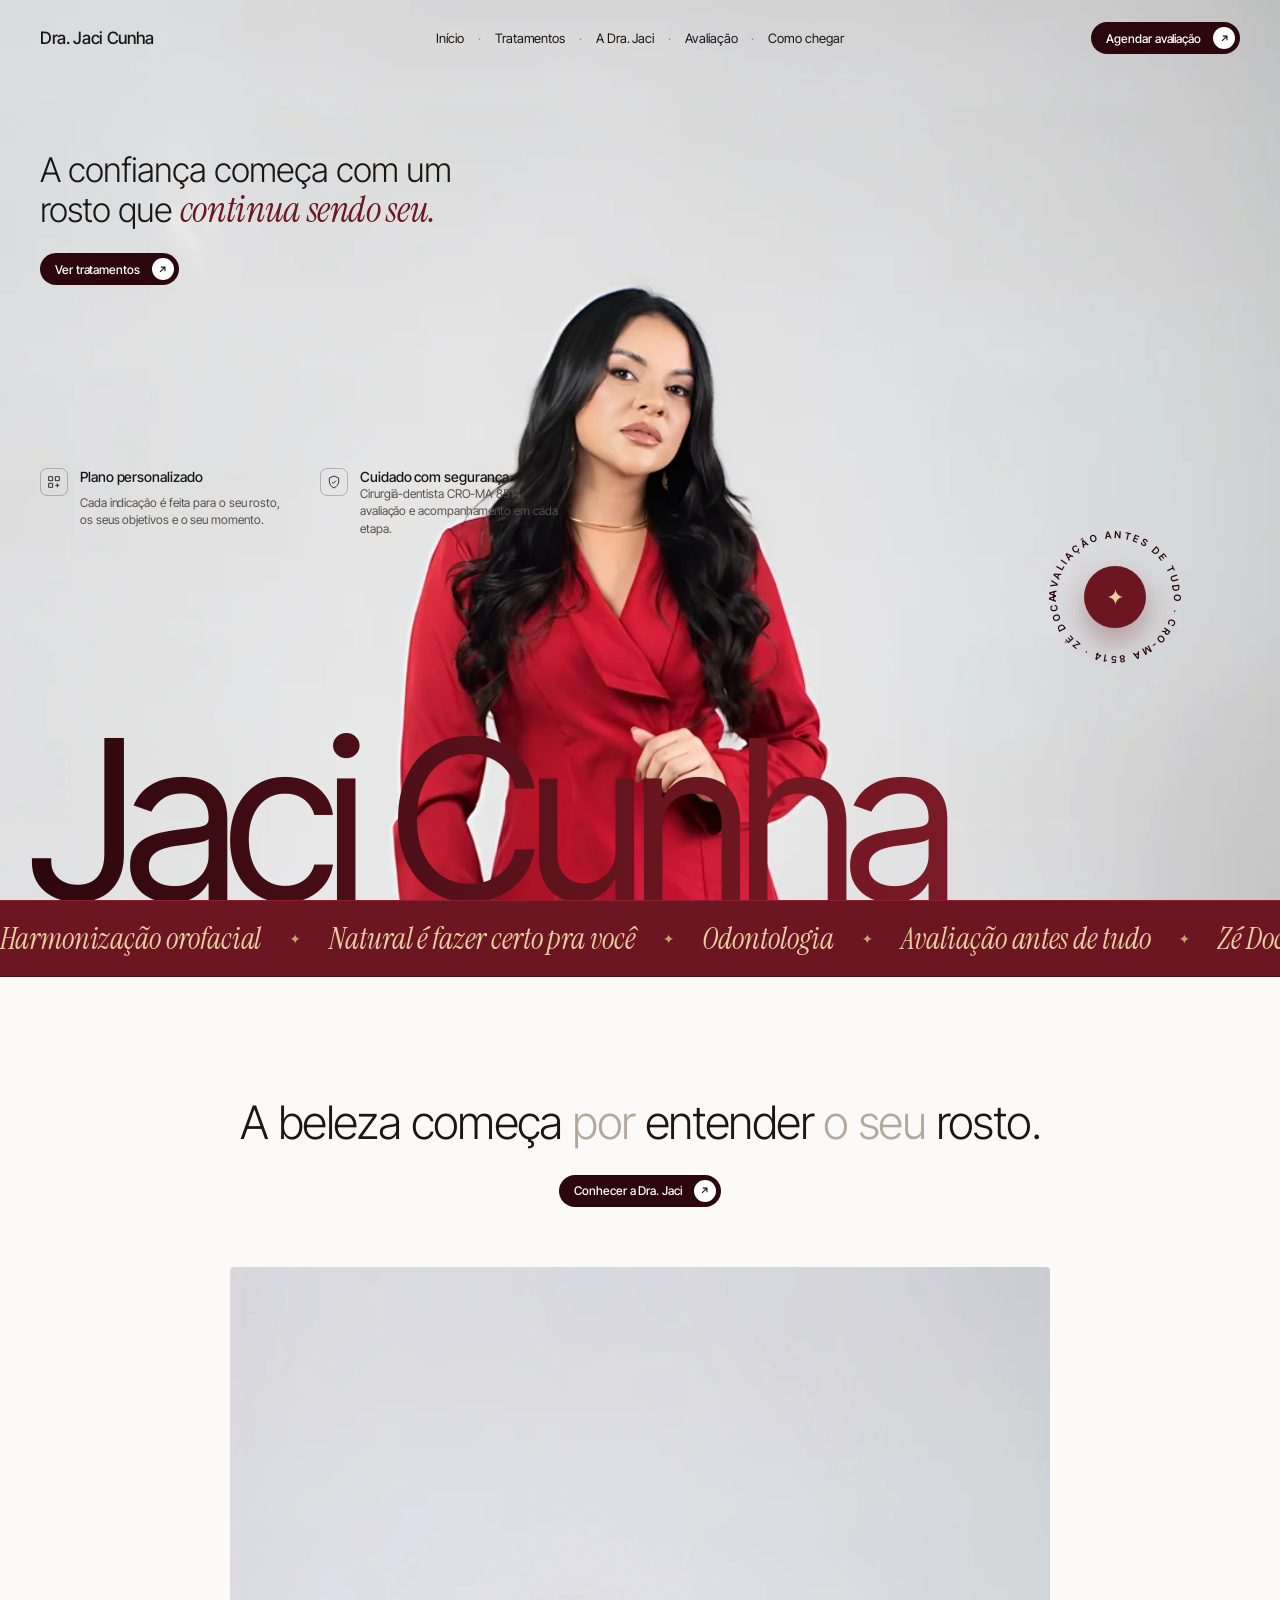
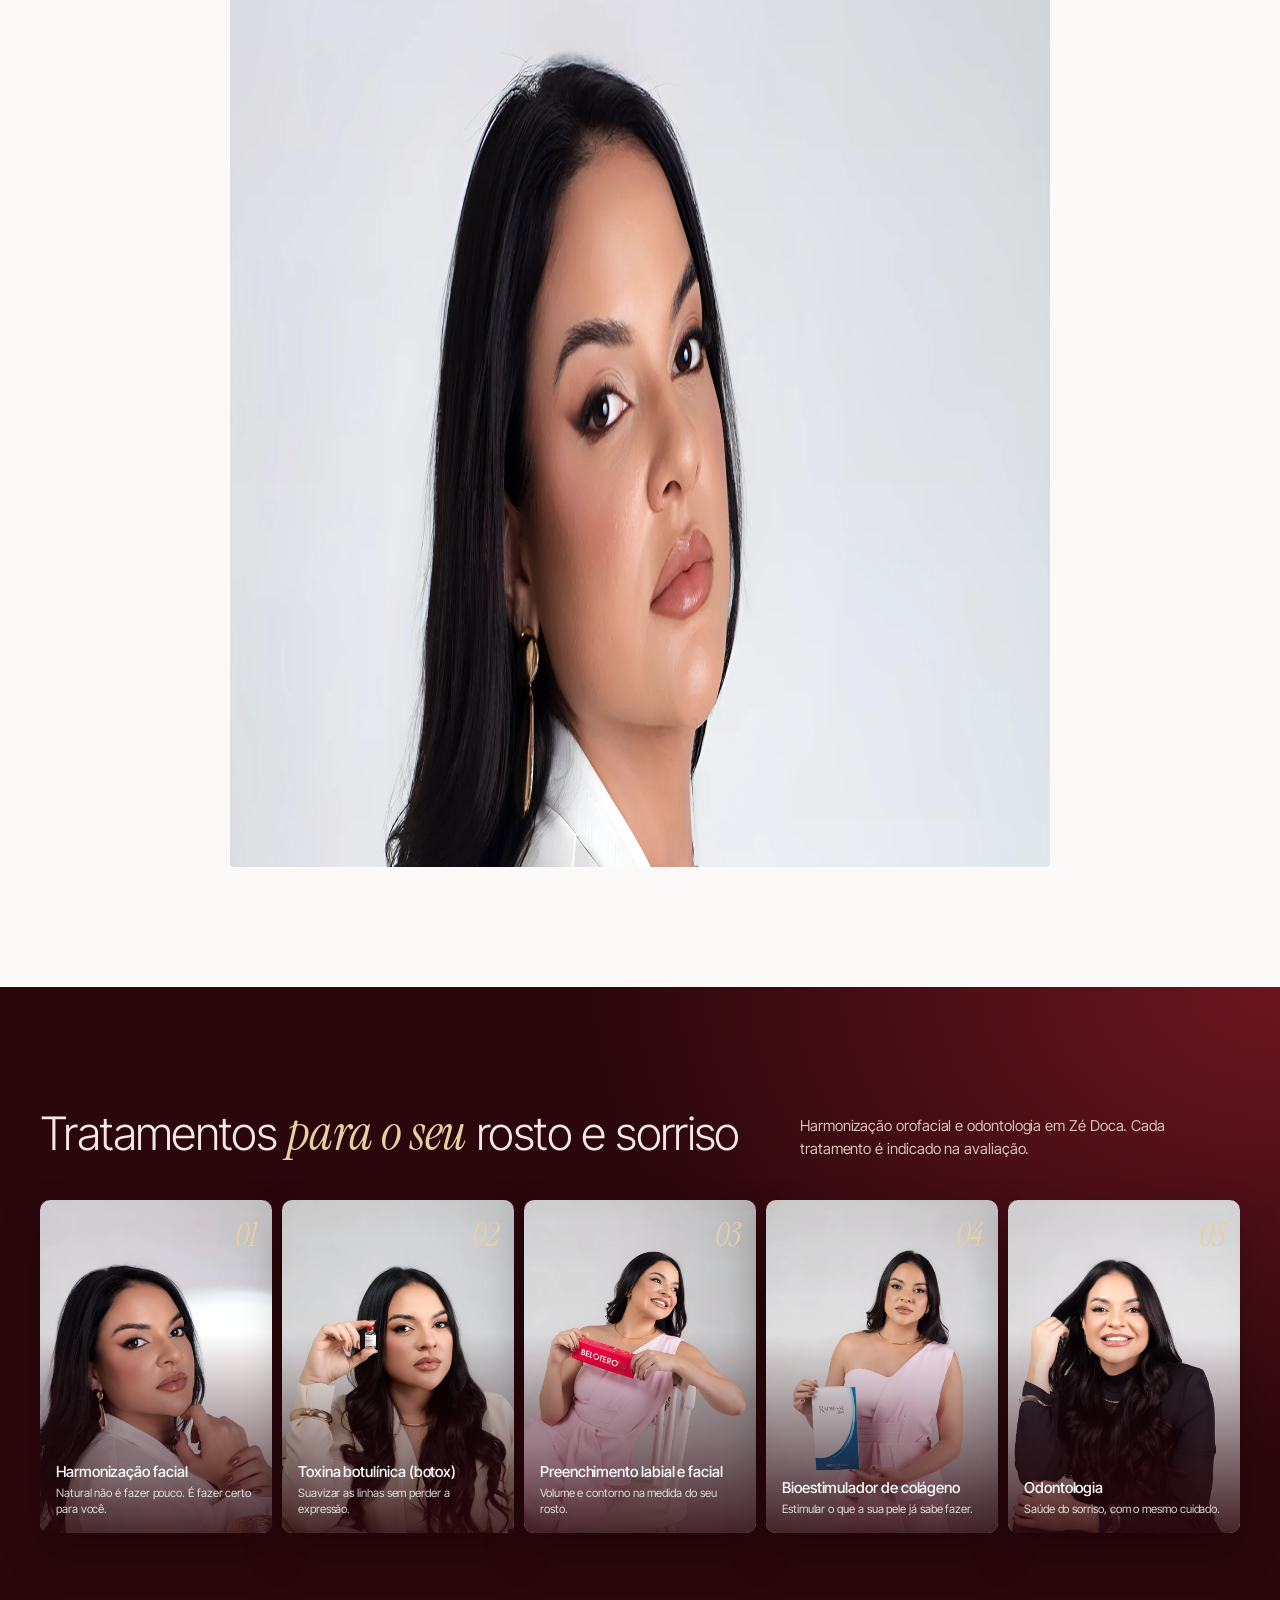
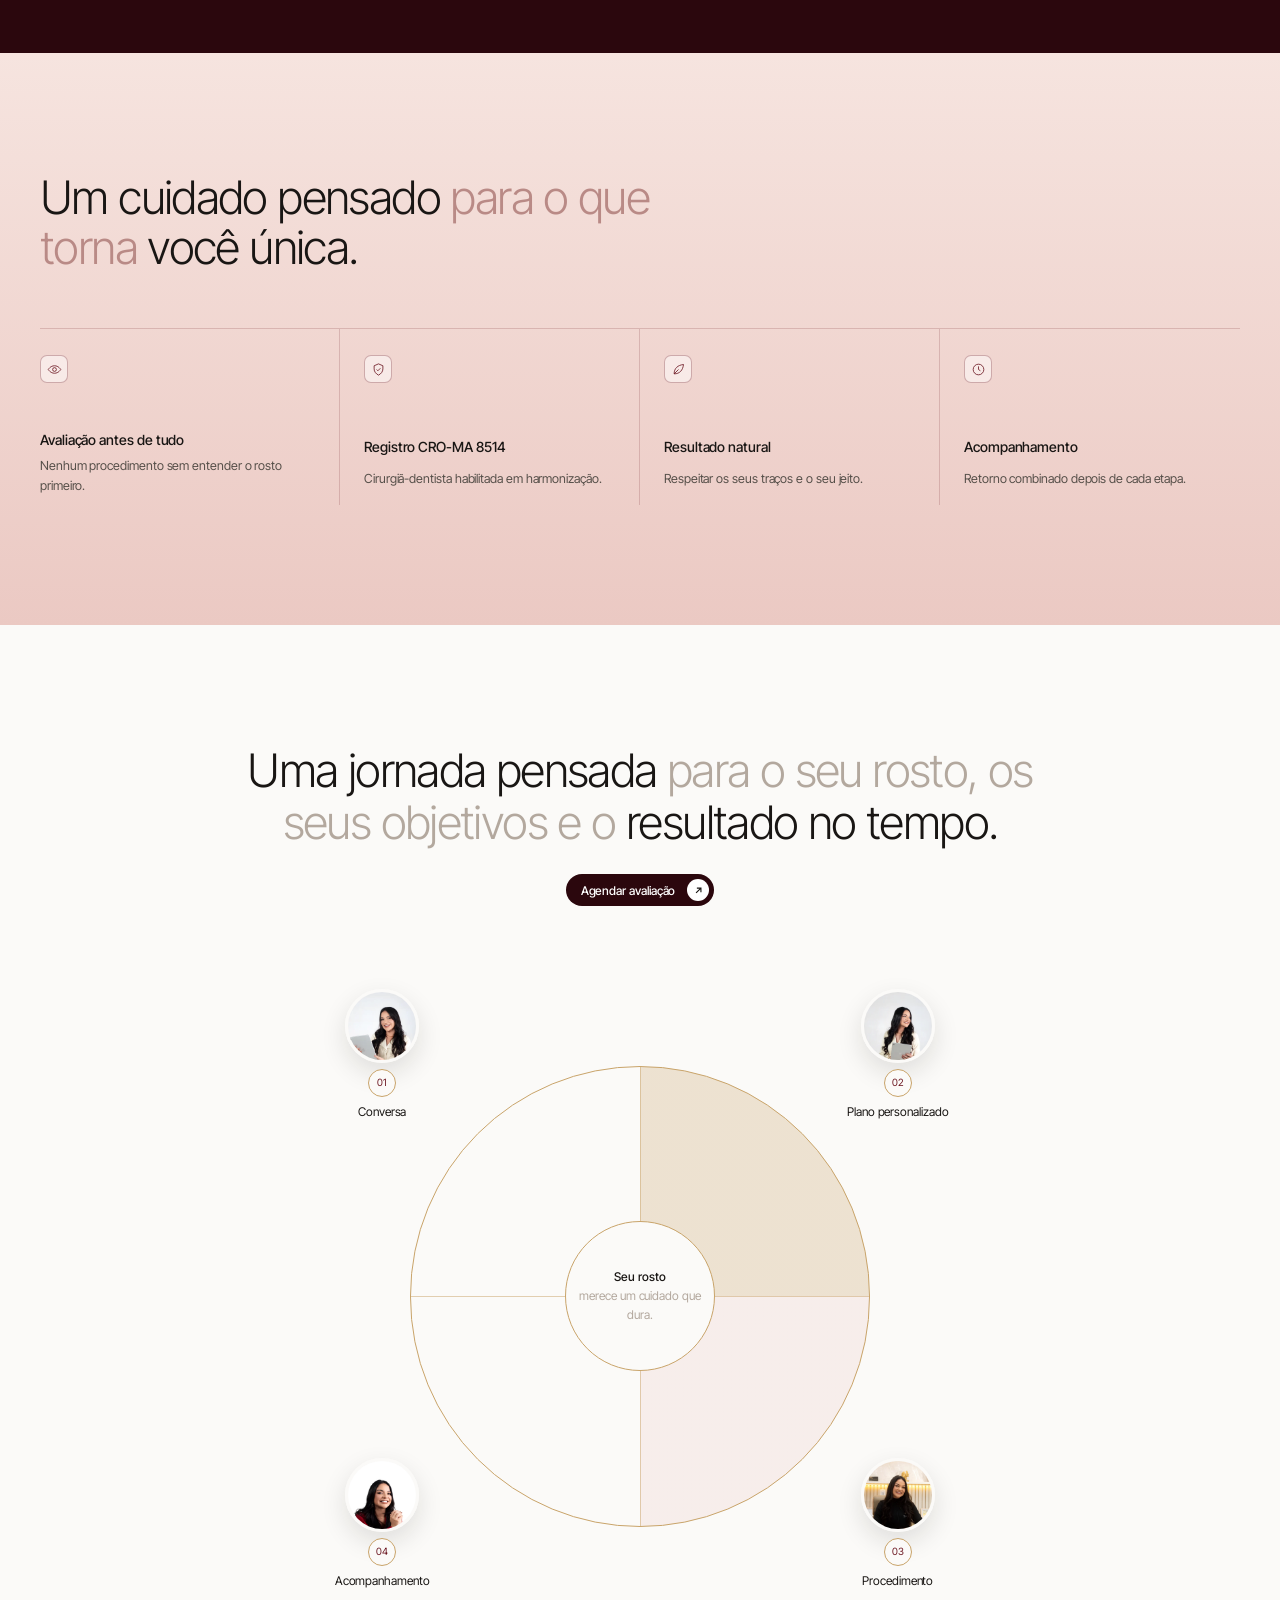
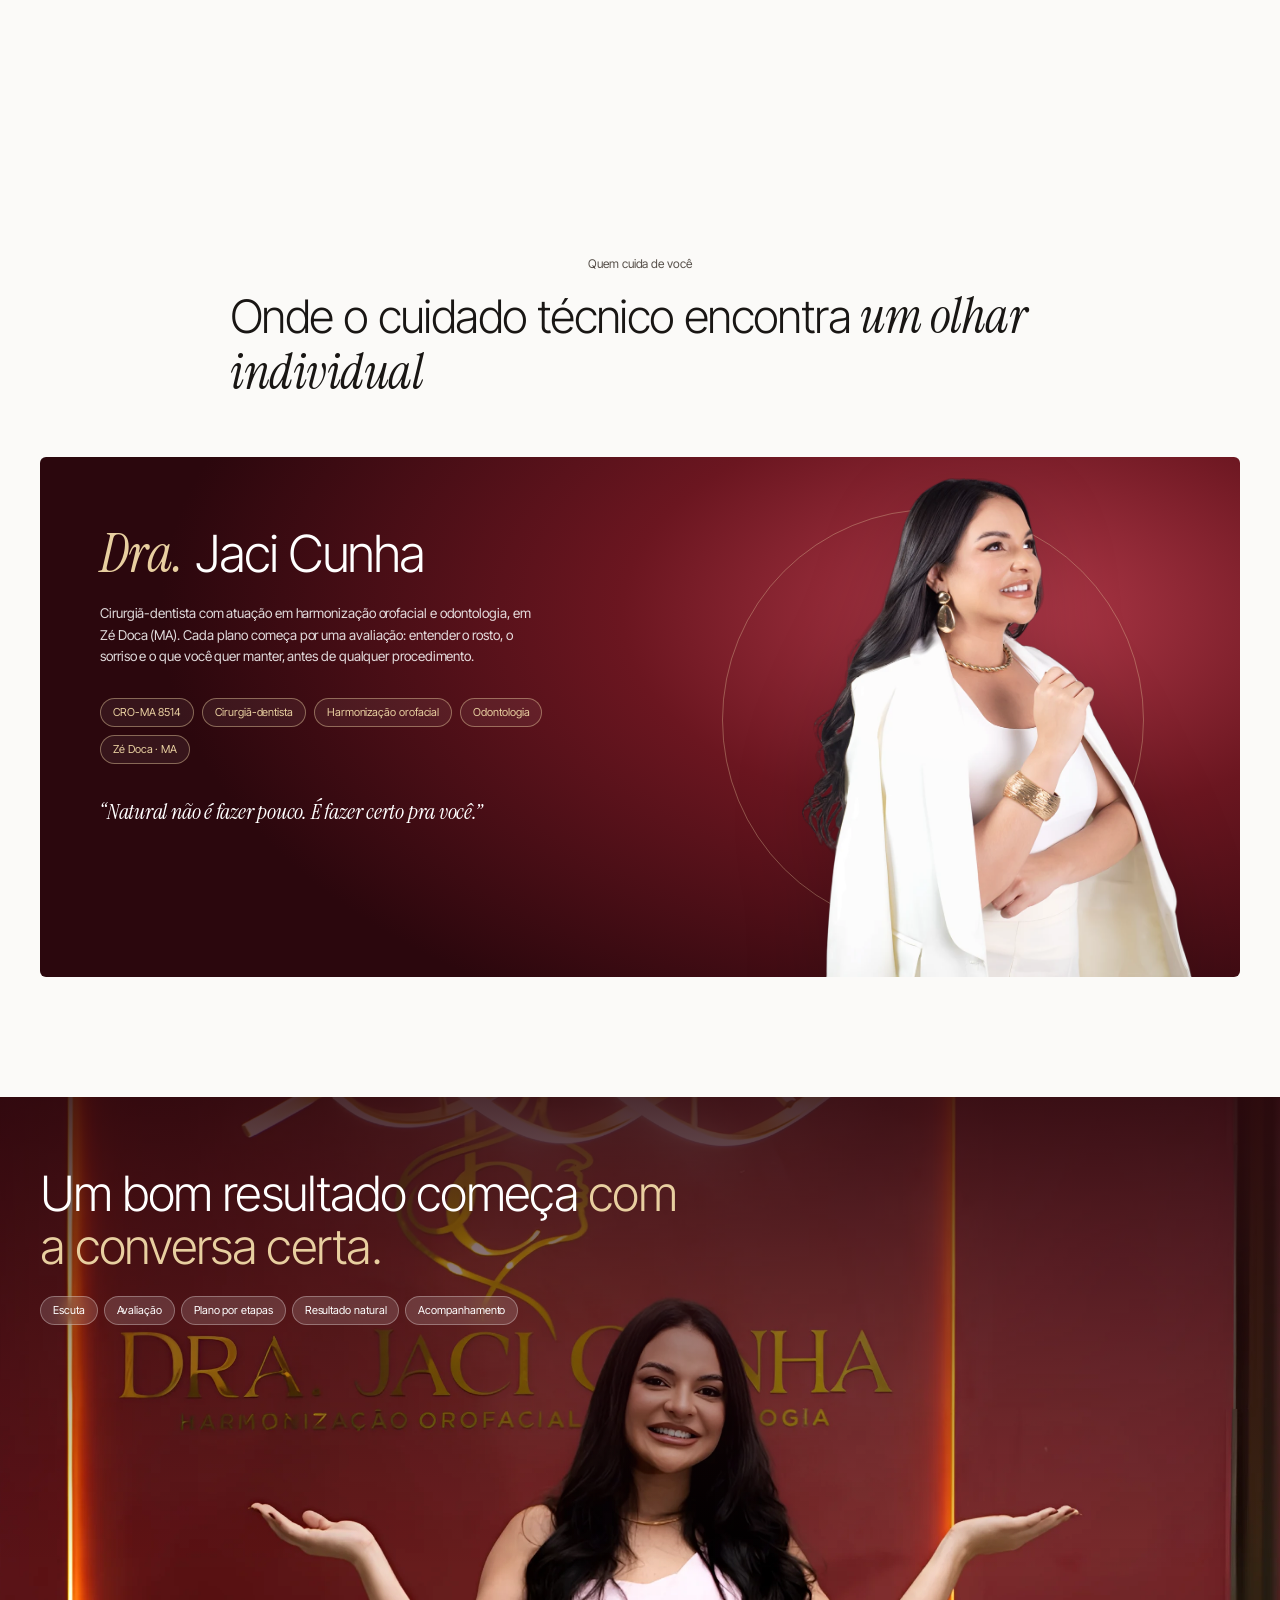
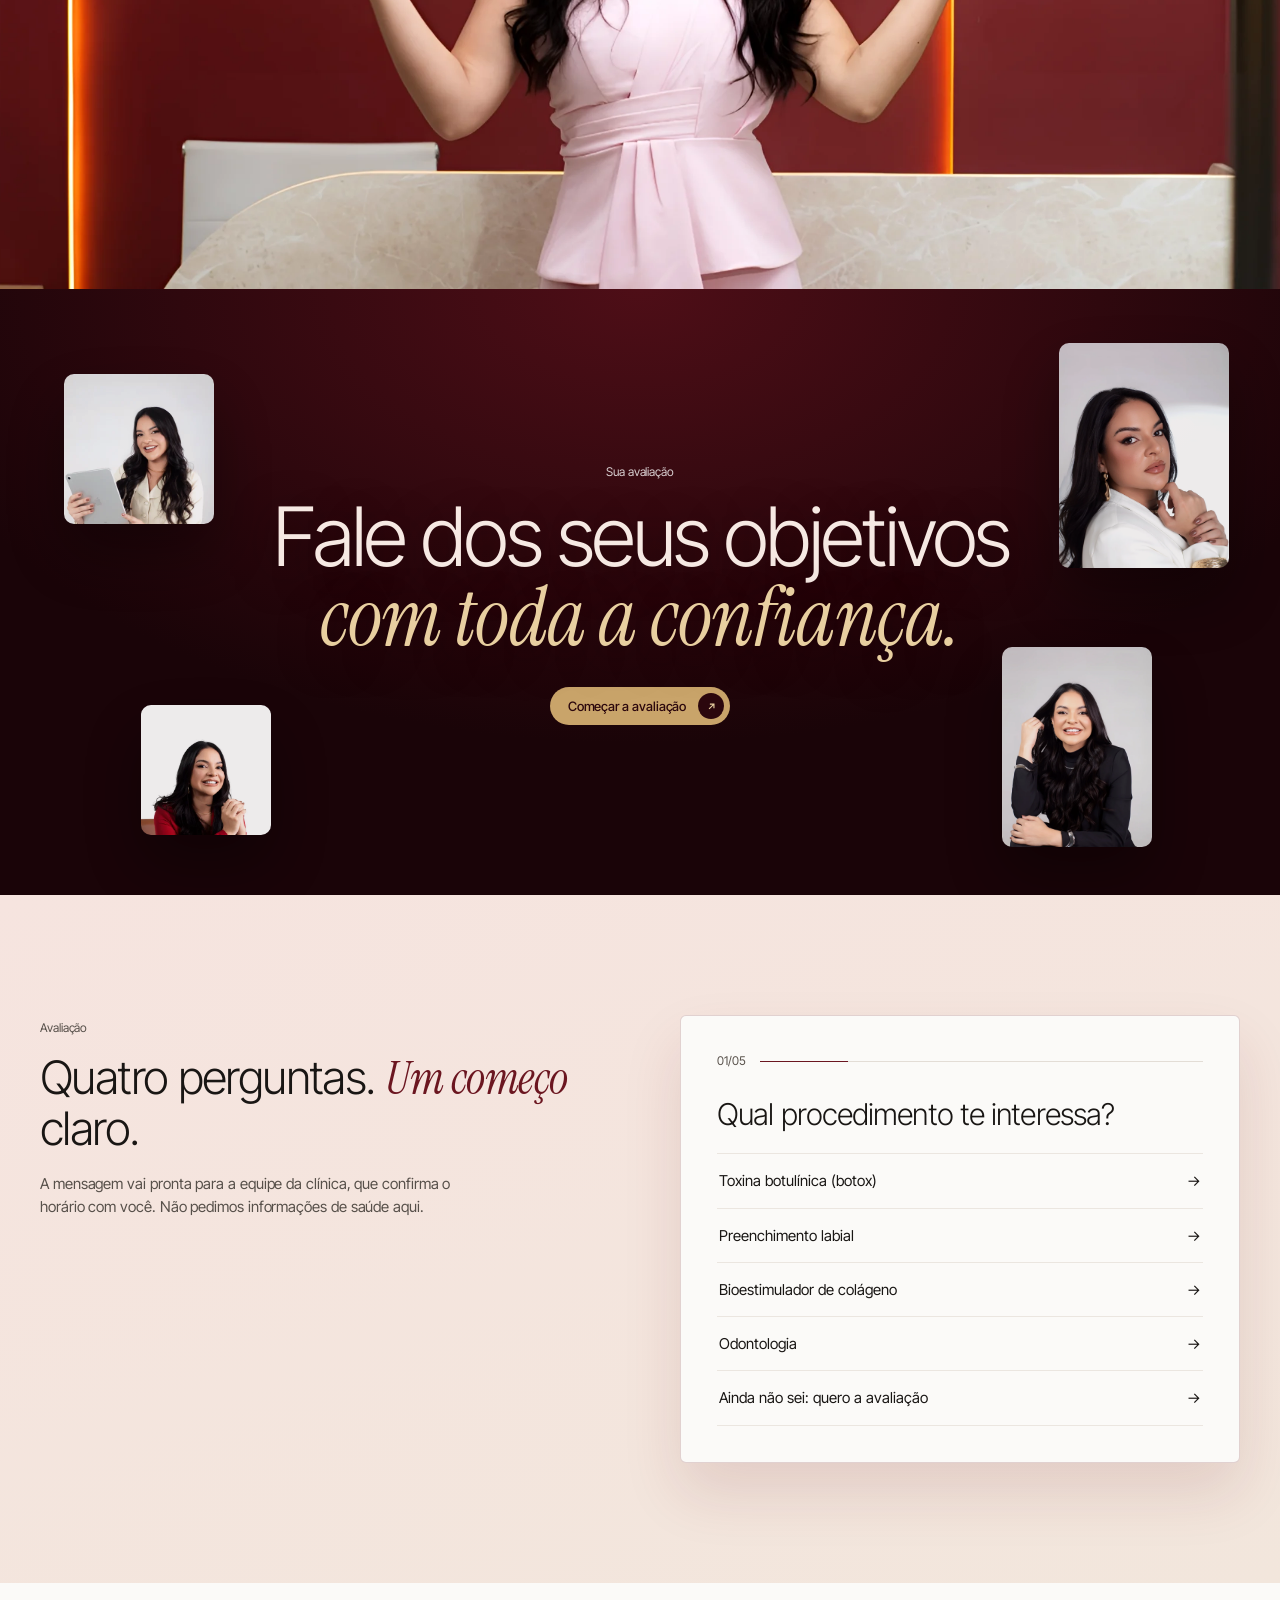
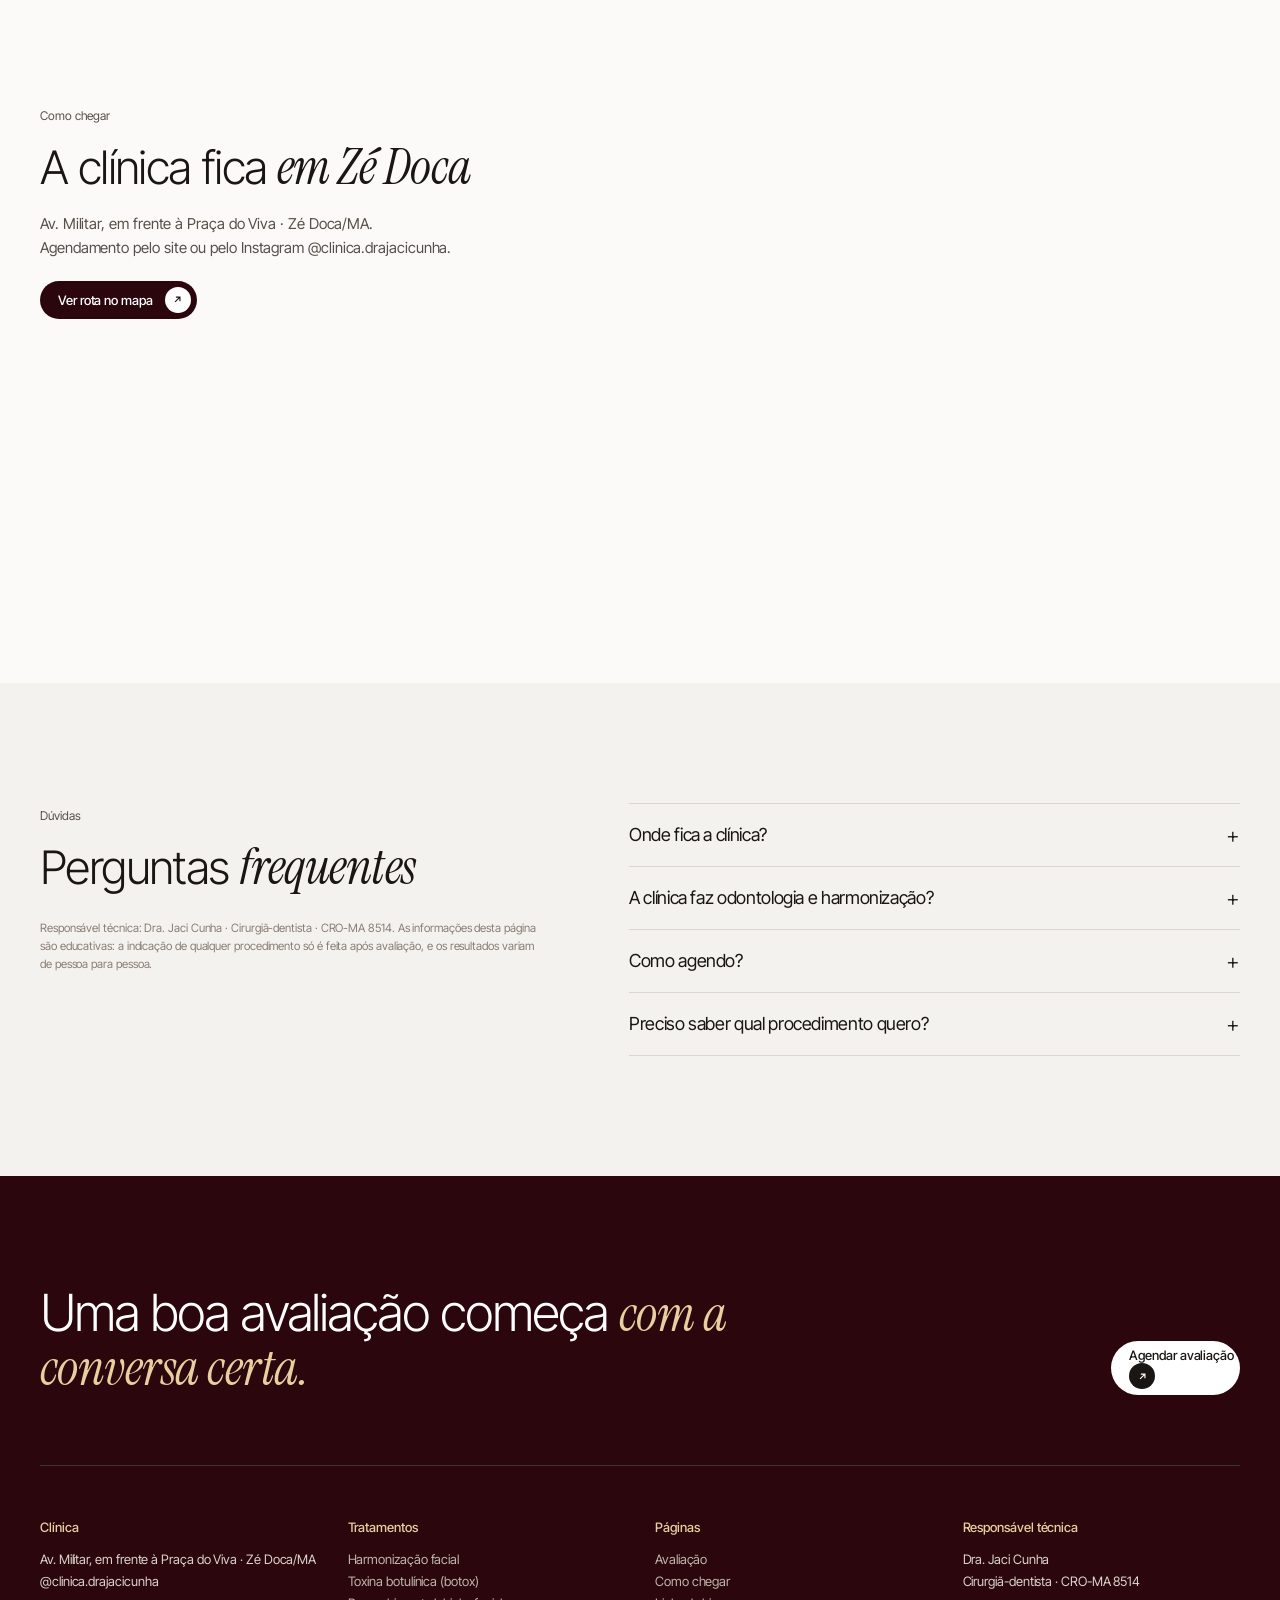
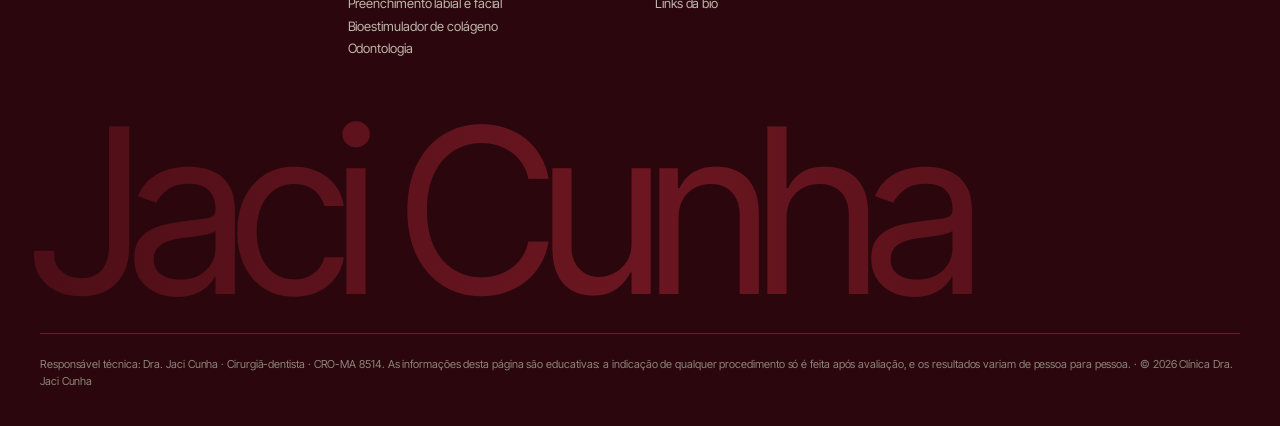
==== commit b5de0940: "Site v3: cores fortes misturadas (bordô, vinho, dourado, rosé), selo girando, faixa em movimento, se" ====
--- a/index.html
+++ b/index.html
@@ -7,20 +7,24 @@
 <link rel="icon" href="/img/avatar.webp"><link rel="apple-touch-icon" href="/img/avatar.webp"><link rel="preconnect" href="https://fonts.googleapis.com"><link rel="preconnect" href="https://fonts.gstatic.com" crossorigin>
 <link href="https://fonts.googleapis.com/css2?family=Inter+Tight:wght@300;400;500&family=Instrument+Serif:ital@0;1&display=swap" rel="stylesheet"><link rel="stylesheet" href="/css/site.css">
 <script type="application/ld+json">{"@context": "https://schema.org", "@graph": [{"@type": ["Dentist", "MedicalClinic"], "@id": "https://drajacicunha.pages.dev/#clinica", "name": "Clínica Dra. Jaci Cunha", "alternateName": "Dra. Jaci Cunha · Harmonização Orofacial e Odontologia", "url": "https://drajacicunha.pages.dev/", "image": "https://drajacicunha.pages.dev/img/jaci-off-white-sofa-sorrindo.webp", "logo": "https://drajacicunha.pages.dev/img/avatar.webp", "sameAs": ["https://www.instagram.com/clinica.drajacicunha/"], "address": {"@type": "PostalAddress", "streetAddress": "Av. Militar, em frente à Praça do Viva", "addressLocality": "Zé Doca", "addressRegion": "MA", "addressCountry": "BR"}, "areaServed": {"@type": "City", "name": "Zé Doca"}, "medicalSpecialty": ["Dentistry", "Dermatology"], "employee": {"@type": "Person", "name": "Dra. Jaci Cunha", "jobTitle": "Cirurgiã-dentista", "identifier": "CRO-MA 8514"}}, {"@type": "WebSite", "url": "https://drajacicunha.pages.dev/", "name": "Clínica Dra. Jaci Cunha", "inLanguage": "pt-BR"}, {"@type": "FAQPage", "mainEntity": [{"@type": "Question", "name": "Onde fica a clínica?", "acceptedAnswer": {"@type": "Answer", "text": "Na Av. Militar, em frente à Praça do Viva · Zé Doca/MA."}}, {"@type": "Question", "name": "A clínica faz odontologia e harmonização?", "acceptedAnswer": {"@type": "Answer", "text": "Sim. A Dra. Jaci Cunha é cirurgiã-dentista e atende harmonização orofacial e odontologia."}}, {"@type": "Question", "name": "Como agendo?", "acceptedAnswer": {"@type": "Answer", "text": "Pelo agendamento deste site: você responde quatro perguntas e a mensagem vai pronta para a equipe, que confirma o horário."}}, {"@type": "Question", "name": "Preciso saber qual procedimento quero?", "acceptedAnswer": {"@type": "Answer", "text": "Não. Comece pela Avaliação Facial Completa."}}]}]}</script></head>
-<body class="home"><header class="nav "><a class="logo" href="/">Dra. Jaci Cunha</a><nav aria-label="Páginas"><a href="/">Início</a><span>·</span><a href="/#tratamentos">Tratamentos</a><span>·</span><a href="/#dra">A Dra. Jaci</a><span>·</span><a href="/avaliacao/">Avaliação</a><span>·</span><a href="/#como-chegar">Como chegar</a></nav><a class="bt pq" href="/avaliacao/#agendar"><span>Agendar avaliação</span><i><svg viewBox="0 0 16 16" aria-hidden="true"><path d="M5 11 11 5M6 5h5v5" fill="none" stroke="currentColor" stroke-width="1.4"/></svg></i></a><button class="mn" type="button" aria-label="Abrir menu" onclick="document.body.classList.toggle('menu-aberto')"><i></i><i></i></button></header><div class="menu-cel"><a href="/">Início</a><a href="/#tratamentos">Tratamentos</a><a href="/#dra">A Dra. Jaci</a><a href="/avaliacao/">Avaliação</a><a href="/#como-chegar">Como chegar</a></div><main><section class="heroi"><picture><source media="(max-width:760px)" srcset="/img/v3-heroi-cel.webp"><img class="h-img" src="/img/v3-heroi.webp" alt="Dra. Jaci Cunha, cirurgiã-dentista em Zé Doca" width="2400" height="1348"></picture>
+<body class="home"><header class="nav "><a class="logo" href="/">Dra. Jaci Cunha</a><nav aria-label="Páginas"><a href="/">Início</a><span>·</span><a href="/#tratamentos">Tratamentos</a><span>·</span><a href="/#dra">A Dra. Jaci</a><span>·</span><a href="/avaliacao/">Avaliação</a><span>·</span><a href="/#como-chegar">Como chegar</a></nav><a class="bt pq" href="/avaliacao/#agendar"><span>Agendar avaliação</span><i><svg viewBox="0 0 16 16" aria-hidden="true"><path d="M5 11 11 5M6 5h5v5" fill="none" stroke="currentColor" stroke-width="1.4"/></svg></i></a><button class="mn" type="button" aria-label="Abrir menu" onclick="document.body.classList.toggle('menu-aberto')"><i></i><i></i></button></header><div class="menu-cel"><a href="/">Início</a><a href="/#tratamentos">Tratamentos</a><a href="/#dra">A Dra. Jaci</a><a href="/avaliacao/">Avaliação</a><a href="/#como-chegar">Como chegar</a></div><main><section class="heroi"><div class="mancha m1"></div><div class="mancha m2"></div><picture><source media="(max-width:760px)" srcset="/img/v3-heroi-cel.webp"><img class="h-img" src="/img/v3-heroi.webp" alt="Dra. Jaci Cunha, cirurgiã-dentista em Zé Doca" width="2400" height="1348"></picture>
 <div class="h-in"><div class="h-top rv"><p class="h-frase">A confiança começa com um rosto que <em>continua sendo seu.</em></p><a class="bt pq" href="#tratamentos"><span>Ver tratamentos</span><i><svg viewBox="0 0 16 16" aria-hidden="true"><path d="M5 11 11 5M6 5h5v5" fill="none" stroke="currentColor" stroke-width="1.4"/></svg></i></a></div>
 <div class="h-feat rv"><div><i><svg viewBox="0 0 24 24"><path d="M4 4h6v6H4zM14 4h6v6h-6zM4 14h6v6H4zM14 17h6M17 14v6" fill="none" stroke="currentColor" stroke-width="1.3"/></svg></i><b>Plano personalizado</b><small>Cada indicação é feita para o seu rosto, os seus objetivos e o seu momento.</small></div><div><i><svg viewBox="0 0 24 24"><path d="M12 3 5 6v5c0 4.5 3 8 7 10 4-2 7-5.5 7-10V6z M9 12l2 2 4-4" fill="none" stroke="currentColor" stroke-width="1.3"/></svg></i><b>Cuidado com segurança</b><small>Cirurgiã-dentista CRO-MA 8514, avaliação e acompanhamento em cada etapa.</small></div></div>
+<a class="selo-g" href="/avaliacao/" aria-label="Avaliação antes de tudo"><svg viewBox="0 0 200 200"><defs><path id="cir" d="M100,100 m-78,0 a78,78 0 1,1 156,0 a78,78 0 1,1 -156,0"/></defs><text><textPath href="#cir">AVALIAÇÃO ANTES DE TUDO · CRO-MA 8514 · ZÉ DOCA · </textPath></text></svg><span>✦</span></a>
 <h1 class="h-nome"><span class="sr">Harmonização facial e dentista em Zé Doca · </span>Jaci Cunha</h1></div></section>
+<div class="faixa"><div><span>Harmonização orofacial</span><i>✦</i><span>Natural é fazer certo pra você</span><i>✦</i><span>Odontologia</span><i>✦</i><span>Avaliação antes de tudo</span><i>✦</i><span>Zé Doca · Maranhão</span><i>✦</i><span>Harmonização orofacial</span><i>✦</i><span>Natural é fazer certo pra você</span><i>✦</i><span>Odontologia</span><i>✦</i><span>Avaliação antes de tudo</span><i>✦</i><span>Zé Doca · Maranhão</span><i>✦</i><span>Harmonização orofacial</span><i>✦</i><span>Natural é fazer certo pra você</span><i>✦</i><span>Odontologia</span><i>✦</i><span>Avaliação antes de tudo</span><i>✦</i><span>Zé Doca · Maranhão</span><i>✦</i></div></div>
 <section class="sec"><div class="w c"><h2 class="h2c rv">A beleza começa <span class="cz">por</span> entender <span class="cz">o seu</span> rosto.</h2><a class="bt pq centro rv" href="#dra"><span>Conhecer a Dra. Jaci</span><i><svg viewBox="0 0 16 16" aria-hidden="true"><path d="M5 11 11 5M6 5h5v5" fill="none" stroke="currentColor" stroke-width="1.4"/></svg></i></a>
 <div class="largo rv"><img src="/img/v3-beleza.webp" alt="Dra. Jaci Cunha" loading="lazy" width="1800" height="1200"></div></div></section>
-<section class="sec" id="tratamentos"><div class="w"><div class="tt-cab"><h2 class="h2 rv">Tratamentos <em>para o seu</em> rosto e sorriso</h2><p class="mut rv">Harmonização orofacial e odontologia em Zé Doca. Cada tratamento é indicado na avaliação.</p></div><div class="cards"><a class="card rv" href="/harmonizacao-facial-em-ze-doca/"><img src="/img/v3-t-harm.webp" alt="Harmonização facial em Zé Doca" loading="lazy" width="900" height="1200"><div class="card-t"><b>Harmonização facial</b><small>Natural não é fazer pouco. É fazer certo para você.</small></div><span class="card-n">01</span></a><a class="card rv" href="/botox-em-ze-doca/"><img src="/img/v3-t-botox.webp" alt="Toxina botulínica (botox) em Zé Doca" loading="lazy" width="900" height="1200"><div class="card-t"><b>Toxina botulínica (botox)</b><small>Suavizar as linhas sem perder a expressão.</small></div><span class="card-n">02</span></a><a class="card rv" href="/preenchimento-labial-em-ze-doca/"><img src="/img/v3-t-preench.webp" alt="Preenchimento labial e facial em Zé Doca" loading="lazy" width="900" height="1200"><div class="card-t"><b>Preenchimento labial e facial</b><small>Volume e contorno na medida do seu rosto.</small></div><span class="card-n">03</span></a><a class="card rv" href="/bioestimulador-de-colageno-em-ze-doca/"><img src="/img/v3-t-bio.webp" alt="Bioestimulador de colágeno em Zé Doca" loading="lazy" width="900" height="1200"><div class="card-t"><b>Bioestimulador de colágeno</b><small>Estimular o que a sua pele já sabe fazer.</small></div><span class="card-n">04</span></a><a class="card rv" href="/dentista-em-ze-doca/"><img src="/img/v3-t-odonto.webp" alt="Odontologia em Zé Doca" loading="lazy" width="900" height="1200"><div class="card-t"><b>Odontologia</b><small>Saúde do sorriso, com o mesmo cuidado.</small></div><span class="card-n">05</span></a></div></div></section>
-<section class="sec cinza"><div class="w"><h2 class="h2 rv" style="max-width:620px">Um cuidado pensado <span class="cz">para o que torna</span> você única.</h2><div class="pils"><div class="pil rv"><i><svg viewBox="0 0 24 24"><path d="M2 12s3.5-6 10-6 10 6 10 6-3.5 6-10 6S2 12 2 12z" fill="none" stroke="currentColor" stroke-width="1.3"/><circle cx="12" cy="12" r="3" fill="none" stroke="currentColor" stroke-width="1.3"/></svg></i><b>Avaliação antes de tudo</b><small>Nenhum procedimento sem entender o rosto primeiro.</small></div><div class="pil rv"><i><svg viewBox="0 0 24 24"><path d="M12 3 5 6v5c0 4.5 3 8 7 10 4-2 7-5.5 7-10V6z M9 12l2 2 4-4" fill="none" stroke="currentColor" stroke-width="1.3"/></svg></i><b>Registro CRO-MA 8514</b><small>Cirurgiã-dentista habilitada em harmonização.</small></div><div class="pil rv"><i><svg viewBox="0 0 24 24"><path d="M5 19C5 10 11 5 20 4c-1 9-6 15-15 15zM5 19l7-7" fill="none" stroke="currentColor" stroke-width="1.3"/></svg></i><b>Resultado natural</b><small>Respeitar os seus traços e o seu jeito.</small></div><div class="pil rv"><i><svg viewBox="0 0 24 24"><circle cx="12" cy="12" r="8.5" fill="none" stroke="currentColor" stroke-width="1.3"/><path d="M12 7v5l3 2" fill="none" stroke="currentColor" stroke-width="1.3"/></svg></i><b>Acompanhamento</b><small>Retorno combinado depois de cada etapa.</small></div></div></div></section>
+<section class="sec escuro" id="tratamentos"><div class="w"><div class="tt-cab"><h2 class="h2 rv">Tratamentos <em>para o seu</em> rosto e sorriso</h2><p class="mut rv">Harmonização orofacial e odontologia em Zé Doca. Cada tratamento é indicado na avaliação.</p></div><div class="cards"><a class="card rv" href="/harmonizacao-facial-em-ze-doca/"><img src="/img/v3-t-harm.webp" alt="Harmonização facial em Zé Doca" loading="lazy" width="900" height="1200"><div class="card-t"><b>Harmonização facial</b><small>Natural não é fazer pouco. É fazer certo para você.</small></div><span class="card-n">01</span></a><a class="card rv" href="/botox-em-ze-doca/"><img src="/img/v3-t-botox.webp" alt="Toxina botulínica (botox) em Zé Doca" loading="lazy" width="900" height="1200"><div class="card-t"><b>Toxina botulínica (botox)</b><small>Suavizar as linhas sem perder a expressão.</small></div><span class="card-n">02</span></a><a class="card rv" href="/preenchimento-labial-em-ze-doca/"><img src="/img/v3-t-preench.webp" alt="Preenchimento labial e facial em Zé Doca" loading="lazy" width="900" height="1200"><div class="card-t"><b>Preenchimento labial e facial</b><small>Volume e contorno na medida do seu rosto.</small></div><span class="card-n">03</span></a><a class="card rv" href="/bioestimulador-de-colageno-em-ze-doca/"><img src="/img/v3-t-bio.webp" alt="Bioestimulador de colágeno em Zé Doca" loading="lazy" width="900" height="1200"><div class="card-t"><b>Bioestimulador de colágeno</b><small>Estimular o que a sua pele já sabe fazer.</small></div><span class="card-n">04</span></a><a class="card rv" href="/dentista-em-ze-doca/"><img src="/img/v3-t-odonto.webp" alt="Odontologia em Zé Doca" loading="lazy" width="900" height="1200"><div class="card-t"><b>Odontologia</b><small>Saúde do sorriso, com o mesmo cuidado.</small></div><span class="card-n">05</span></a></div></div></section>
+<section class="sec rose"><div class="w"><h2 class="h2 rv" style="max-width:620px">Um cuidado pensado <span class="cz">para o que torna</span> você única.</h2><div class="pils"><div class="pil rv"><i><svg viewBox="0 0 24 24"><path d="M2 12s3.5-6 10-6 10 6 10 6-3.5 6-10 6S2 12 2 12z" fill="none" stroke="currentColor" stroke-width="1.3"/><circle cx="12" cy="12" r="3" fill="none" stroke="currentColor" stroke-width="1.3"/></svg></i><b>Avaliação antes de tudo</b><small>Nenhum procedimento sem entender o rosto primeiro.</small></div><div class="pil rv"><i><svg viewBox="0 0 24 24"><path d="M12 3 5 6v5c0 4.5 3 8 7 10 4-2 7-5.5 7-10V6z M9 12l2 2 4-4" fill="none" stroke="currentColor" stroke-width="1.3"/></svg></i><b>Registro CRO-MA 8514</b><small>Cirurgiã-dentista habilitada em harmonização.</small></div><div class="pil rv"><i><svg viewBox="0 0 24 24"><path d="M5 19C5 10 11 5 20 4c-1 9-6 15-15 15zM5 19l7-7" fill="none" stroke="currentColor" stroke-width="1.3"/></svg></i><b>Resultado natural</b><small>Respeitar os seus traços e o seu jeito.</small></div><div class="pil rv"><i><svg viewBox="0 0 24 24"><circle cx="12" cy="12" r="8.5" fill="none" stroke="currentColor" stroke-width="1.3"/><path d="M12 7v5l3 2" fill="none" stroke="currentColor" stroke-width="1.3"/></svg></i><b>Acompanhamento</b><small>Retorno combinado depois de cada etapa.</small></div></div></div></section>
 <section class="sec"><div class="w c"><h2 class="h2c rv">Uma jornada pensada <span class="cz">para o seu rosto,</span> <span class="cz">os seus objetivos e o</span> resultado no tempo.</h2><a class="bt pq centro rv" href="/avaliacao/#agendar"><span>Agendar avaliação</span><i><svg viewBox="0 0 16 16" aria-hidden="true"><path d="M5 11 11 5M6 5h5v5" fill="none" stroke="currentColor" stroke-width="1.4"/></svg></i></a>
 <div class="jorn rv"><div class="j-anel"></div><div class="j-meio"><b>Seu rosto</b><span>merece um cuidado que dura.</span></div><div class="jp jp1"><img src="/img/v3-j1.webp" alt="" loading="lazy" width="400" height="400"><span>01</span><b>Conversa</b></div><div class="jp jp2"><img src="/img/v3-j2.webp" alt="" loading="lazy" width="400" height="400"><span>02</span><b>Plano personalizado</b></div><div class="jp jp3"><img src="/img/v3-j3.webp" alt="" loading="lazy" width="400" height="400"><span>03</span><b>Procedimento</b></div><div class="jp jp4"><img src="/img/v3-j4.webp" alt="" loading="lazy" width="400" height="400"><span>04</span><b>Acompanhamento</b></div></div></div></section>
 <section class="sec" id="dra"><div class="w"><span class="eti c">Quem cuida de você</span><h2 class="h2c rv">Onde o cuidado técnico encontra <em>um olhar individual</em></h2>
 <div class="dra rv"><div class="dra-t"><h3><em>Dra.</em> Jaci Cunha</h3><p>Cirurgiã-dentista com atuação em harmonização orofacial e odontologia, em Zé Doca (MA). Cada plano começa por uma avaliação: entender o rosto, o sorriso e o que você quer manter, antes de qualquer procedimento.</p>
 <div class="selos"><span>CRO-MA 8514</span><span>Cirurgiã-dentista</span><span>Harmonização orofacial</span><span>Odontologia</span><span>Zé Doca · MA</span></div><p class="cit"><em>“Natural não é fazer pouco. É fazer certo pra você.”</em></p></div><img class="dra-f" src="/img/v3-dra-recorte.webp" alt="Dra. Jaci Cunha, cirurgiã-dentista" loading="lazy" width="900" height="1153"></div></div></section>
 <section class="conversa"><img src="/img/v3-conversa.webp" alt="Dra. Jaci Cunha na recepção da clínica em Zé Doca" loading="lazy" width="2400" height="1348"><div class="w cv-in rv"><h2>Um bom resultado começa <span class="cz2">com a conversa certa.</span></h2><div class="tags"><span>Escuta</span><span>Avaliação</span><span>Plano por etapas</span><span>Resultado natural</span><span>Acompanhamento</span></div></div></section>
+<section class="objetivos"><div class="ob-f f1"><img src="/img/v3-j1.webp" alt="" loading="lazy" width="400" height="400"></div><div class="ob-f f2"><img src="/img/v3-t-harm.webp" alt="" loading="lazy" width="900" height="1200"></div><div class="ob-f f3"><img src="/img/v3-j4.webp" alt="" loading="lazy" width="400" height="400"></div><div class="ob-f f4"><img src="/img/v3-t-odonto.webp" alt="" loading="lazy" width="900" height="1200"></div>
+<div class="w c rv"><span class="eti claro">Sua avaliação</span><h2 class="ob-t">Fale dos seus objetivos <em>com toda a confiança.</em></h2><a class="bt ouro centro" href="#agendar"><span>Começar a avaliação</span><i><svg viewBox="0 0 16 16" aria-hidden="true"><path d="M5 11 11 5M6 5h5v5" fill="none" stroke="currentColor" stroke-width="1.4"/></svg></i></a></div></section>
 <section class="quiz" id="agendar"><div class="w q-grid"><div class="rv"><span class="eti">Avaliação</span><h2>Quatro perguntas. <em class="cz">Um começo</em> claro.</h2><p class="mut">A mensagem vai pronta para a equipe da clínica, que confirma o horário com você. Não pedimos informações de saúde aqui.</p></div>
 <div id="qz" class="qz rv" aria-live="polite"></div></div></section>
 <script>(()=>{const D={"quiz": [["Qual procedimento te interessa?", ["Toxina botulínica (botox)", "Preenchimento labial", "Bioestimulador de colágeno", "Odontologia", "Ainda não sei: quero a avaliação"]], ["Você já fez algum procedimento estético?", ["Sim", "Não, seria a primeira vez"]], ["Quando você gostaria de vir?", ["Esta semana", "Este mês", "Só quero tirar dúvidas"]], ["Melhor horário", ["Manhã", "Tarde"]]], "wa": "", "ig": "clinica.drajacicunha"},R=[];const el=document.getElementById('qz');
--- a/css/site.css
+++ b/css/site.css
@@ -124,3 +124,55 @@
  .sl-i{grid-template-columns:1fr;gap:18px}.sl-c{position:static;margin-top:18px}.sl{min-height:0}
  .rod-top{display:block}.rod-top .bt{margin-top:24px}.rod .cols{grid-template-columns:1fr 1fr}
 }
+
+/* ===== cor e elementos (pedido do Lindson 04/11: "elementos, cores impactantes, mistura de cores, não quero mais do mesmo") ===== */
+:root{--vi:#2B070D;--bo2:#8E1F2E;--ou:#C9A46A;--ou2:#E8CFA0;--ro:#EBC9C3;--ro2:#F6E4DF;--nu:#F2E6DC}
+/* herói: manchas de cor atrás dela */
+.mancha{position:absolute;border-radius:50%;filter:blur(70px);opacity:.75;z-index:0;animation:flutua 14s ease-in-out infinite alternate}
+.m1{width:52vw;height:52vw;right:-6vw;top:-14vw;background:radial-gradient(circle,#E9B9B3,rgba(233,185,179,0) 70%)}
+.m2{width:40vw;height:40vw;right:22vw;bottom:-18vw;background:radial-gradient(circle,#C9A46A,rgba(201,164,106,0) 70%);opacity:.55;animation-delay:-6s}
+@keyframes flutua{to{transform:translate(-3vw,2vw) scale(1.08)}}
+.heroi picture{z-index:1}.heroi .h-img{mix-blend-mode:multiply}.h-in{z-index:2}
+.heroi{background:linear-gradient(135deg,#F6E4DF 0%,#EFE9E4 45%,#E9E4DF 100%)}
+.h-frase em{color:var(--bo)}.h-nome{background:linear-gradient(90deg,#2B070D 0%,#6B1620 55%,#8E1F2E 100%);-webkit-background-clip:text;background-clip:text;color:transparent}
+/* selo dourado girando */
+.selo-g{position:absolute;right:7%;top:58%;width:150px;height:150px;z-index:3;display:grid;place-items:center}
+.selo-g svg{position:absolute;inset:0;animation:gira 22s linear infinite}.selo-g text{font:600 13px var(--ss);letter-spacing:.26em;fill:var(--vi)}
+.selo-g span{width:62px;height:62px;border-radius:50%;background:var(--bo);color:var(--ou2);display:grid;place-items:center;font-size:22px;box-shadow:0 14px 30px rgba(107,22,32,.35);transition:transform .4s}.selo-g:hover span{transform:scale(1.1) rotate(90deg)}
+@keyframes gira{to{transform:rotate(360deg)}}
+/* faixa em movimento */
+.faixa{background:var(--bo);color:var(--ou2);overflow:hidden;padding:18px 0;border-top:1px solid #8E1F2E;border-bottom:1px solid #4E0E17}
+.faixa div{display:flex;gap:28px;width:max-content;animation:corre 38s linear infinite;align-items:center}.faixa span{font:400 italic 30px var(--sf);white-space:nowrap}.faixa i{font-style:normal;color:var(--ou);font-size:14px}
+@keyframes corre{to{transform:translateX(-50%)}}
+/* tratamentos em bordô escuro com detalhes dourados */
+.escuro{background:radial-gradient(90% 120% at 100% 0%,#6B1620,#2B070D 60%);color:#F6E9E3}.escuro .h2 em{color:var(--ou2)}.escuro .mut{color:#d8bfb8}
+.escuro .card{border-radius:10px;box-shadow:0 20px 40px rgba(0,0,0,.25)}.escuro .card::after{background:linear-gradient(180deg,rgba(43,7,13,0) 40%,rgba(43,7,13,.85))}
+.escuro .card-n{color:var(--ou2);font-family:var(--sf);font-style:italic;font-size:32px}.escuro .card:hover{outline:1px solid var(--ou)}
+/* pilares em rosé */
+.rose{background:linear-gradient(180deg,var(--ro2),var(--ro))}.rose .pils,.rose .pil{border-color:rgba(107,22,32,.18)}.rose .pil i{border-color:rgba(107,22,32,.3);color:var(--bo);background:rgba(255,255,255,.5)}.rose .cz{color:#B98A86}
+/* jornada com anel dourado */
+.j-anel{border-color:var(--ou);background:conic-gradient(from 0deg,rgba(201,164,106,.28) 0 25%,rgba(235,201,195,.25) 25% 50%,transparent 50% 100%)}.j-anel::before,.j-anel::after{background:rgba(201,164,106,.5)}
+.jp span{border-color:var(--ou);color:var(--bo)}.j-meio{border-color:var(--ou)}
+/* cartão da Dra. em bordô com brilho */
+.dra{background:radial-gradient(70% 90% at 80% 30%,#B23A4A 0%,#6B1620 45%,#2B070D 100%)}.dra-t h3 em{color:var(--ou2)}.selos span{border-color:rgba(232,207,160,.45);color:var(--ou2)}
+.dra::before{content:"";position:absolute;right:8%;top:10%;width:420px;height:420px;border-radius:50%;border:1px solid rgba(232,207,160,.35)}
+/* conversa: véu bordô */
+.conversa::after{background:linear-gradient(180deg,rgba(43,7,13,.85),rgba(43,7,13,.35) 35%,rgba(43,7,13,0) 60%)}.cz2{color:var(--ou2)}.tags span{background:rgba(255,255,255,.14);color:#fff;border:1px solid rgba(255,255,255,.3);backdrop-filter:blur(8px)}
+/* "Fale dos seus objetivos" (Phenomenon) com fotos flutuando */
+.objetivos{position:relative;overflow:hidden;background:radial-gradient(80% 100% at 50% 0%,#4E0E17,#1A0408 75%);color:#F6E9E3;padding:170px 0}
+.ob-t{font:300 clamp(46px,6.4vw,104px)/.98 var(--ss);letter-spacing:-.05em;max-width:980px;margin:0 auto 30px}.ob-t em{color:var(--ou2);display:block}
+.ob-f{position:absolute;border-radius:10px;overflow:hidden;box-shadow:0 30px 60px rgba(0,0,0,.4);animation:flutua 12s ease-in-out infinite alternate}.ob-f img{width:100%;height:100%;object-fit:cover;object-position:50% 15%}
+.f1{width:150px;height:150px;left:9%;top:16%}.f2{width:190px;height:250px;right:8%;top:12%;animation-delay:-3s}.f3{width:130px;height:130px;left:16%;bottom:12%;animation-delay:-6s}.f4{width:170px;height:220px;right:15%;bottom:9%;animation-delay:-9s}
+.bt.ouro{background:var(--ou);color:var(--vi)}.bt.ouro i{background:var(--vi);color:var(--ou2)}
+/* quiz em vinho com dourado */
+.quiz{background:linear-gradient(160deg,#F6E4DF,#F2E6DC)}.qz{border-color:rgba(107,22,32,.18);box-shadow:0 30px 60px rgba(107,22,32,.12)}.quiz h2 .cz{color:var(--bo)}.q-top i::after{background:var(--bo)}
+/* rodapé vinho com dourado */
+.rod{background:var(--vi)}.rod-top em{color:var(--ou2)}.marca-g{background:linear-gradient(90deg,#4E0E17,#6B1620,#4E0E17);-webkit-background-clip:text;background-clip:text;color:transparent}.rod b{color:var(--ou2)}
+/* botões: bordô no hover */
+.bt{background:var(--vi)}.bt:hover{background:var(--bo)}
+@media (max-width:960px){.selo-g{width:104px;height:104px;right:16px;top:auto;bottom:24%}.selo-g span{width:44px;height:44px}.faixa span{font-size:22px}
+ .objetivos{padding:120px 0}.f1{width:80px;height:80px;left:4%;top:6%}.f2{width:100px;height:130px;right:4%;top:4%}.f3{width:70px;height:70px;left:6%;bottom:5%}.f4{width:90px;height:120px;right:5%;bottom:4%}.m1{width:90vw;height:90vw}.m2{width:70vw;height:70vw}}
+@media (prefers-reduced-motion:reduce){.mancha,.selo-g svg,.faixa div,.ob-f{animation:none}}
+.objetivos .w{position:relative;z-index:2}.ob-t{max-width:860px;text-shadow:0 10px 40px rgba(26,4,8,.6)}
+.f1{left:5%;top:14%}.f2{right:4%;top:9%;width:170px;height:225px}.f3{left:11%;bottom:10%}.f4{right:10%;bottom:8%;width:150px;height:200px}
+.ob-f{opacity:.92}
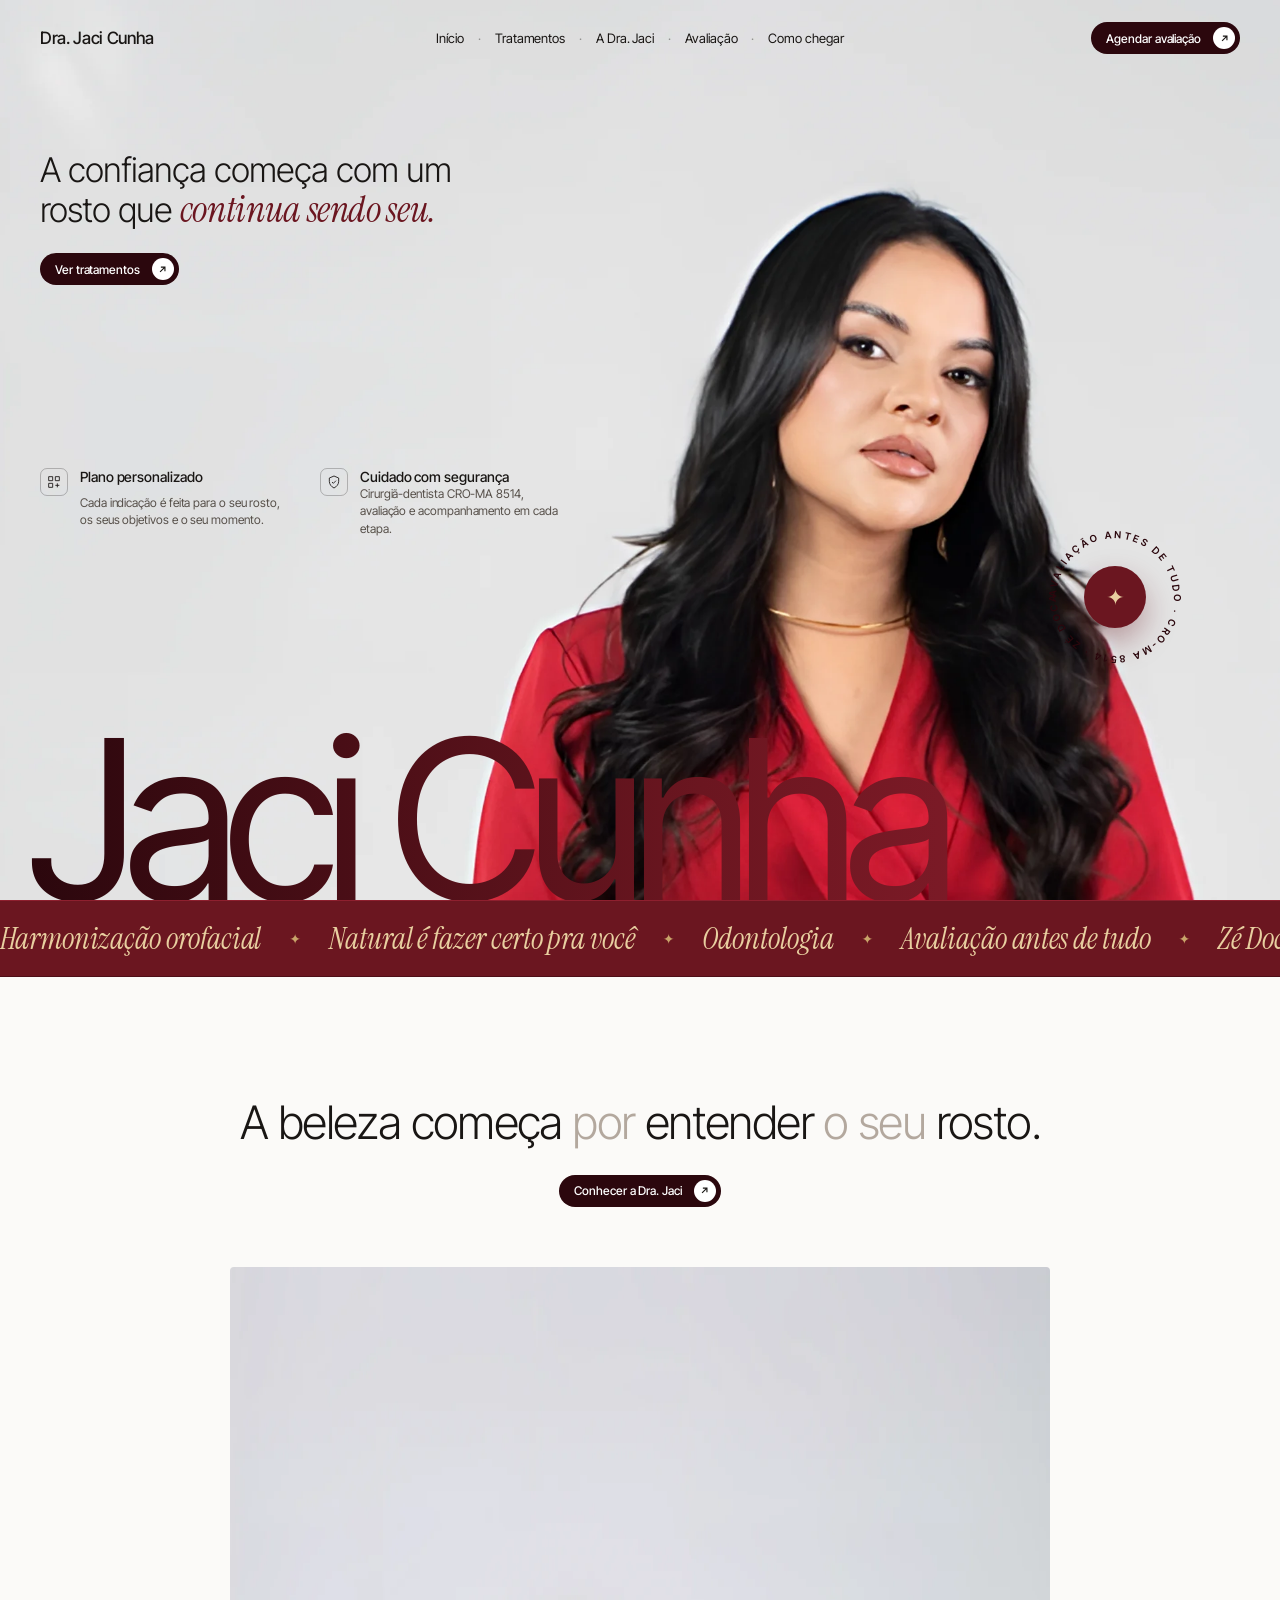
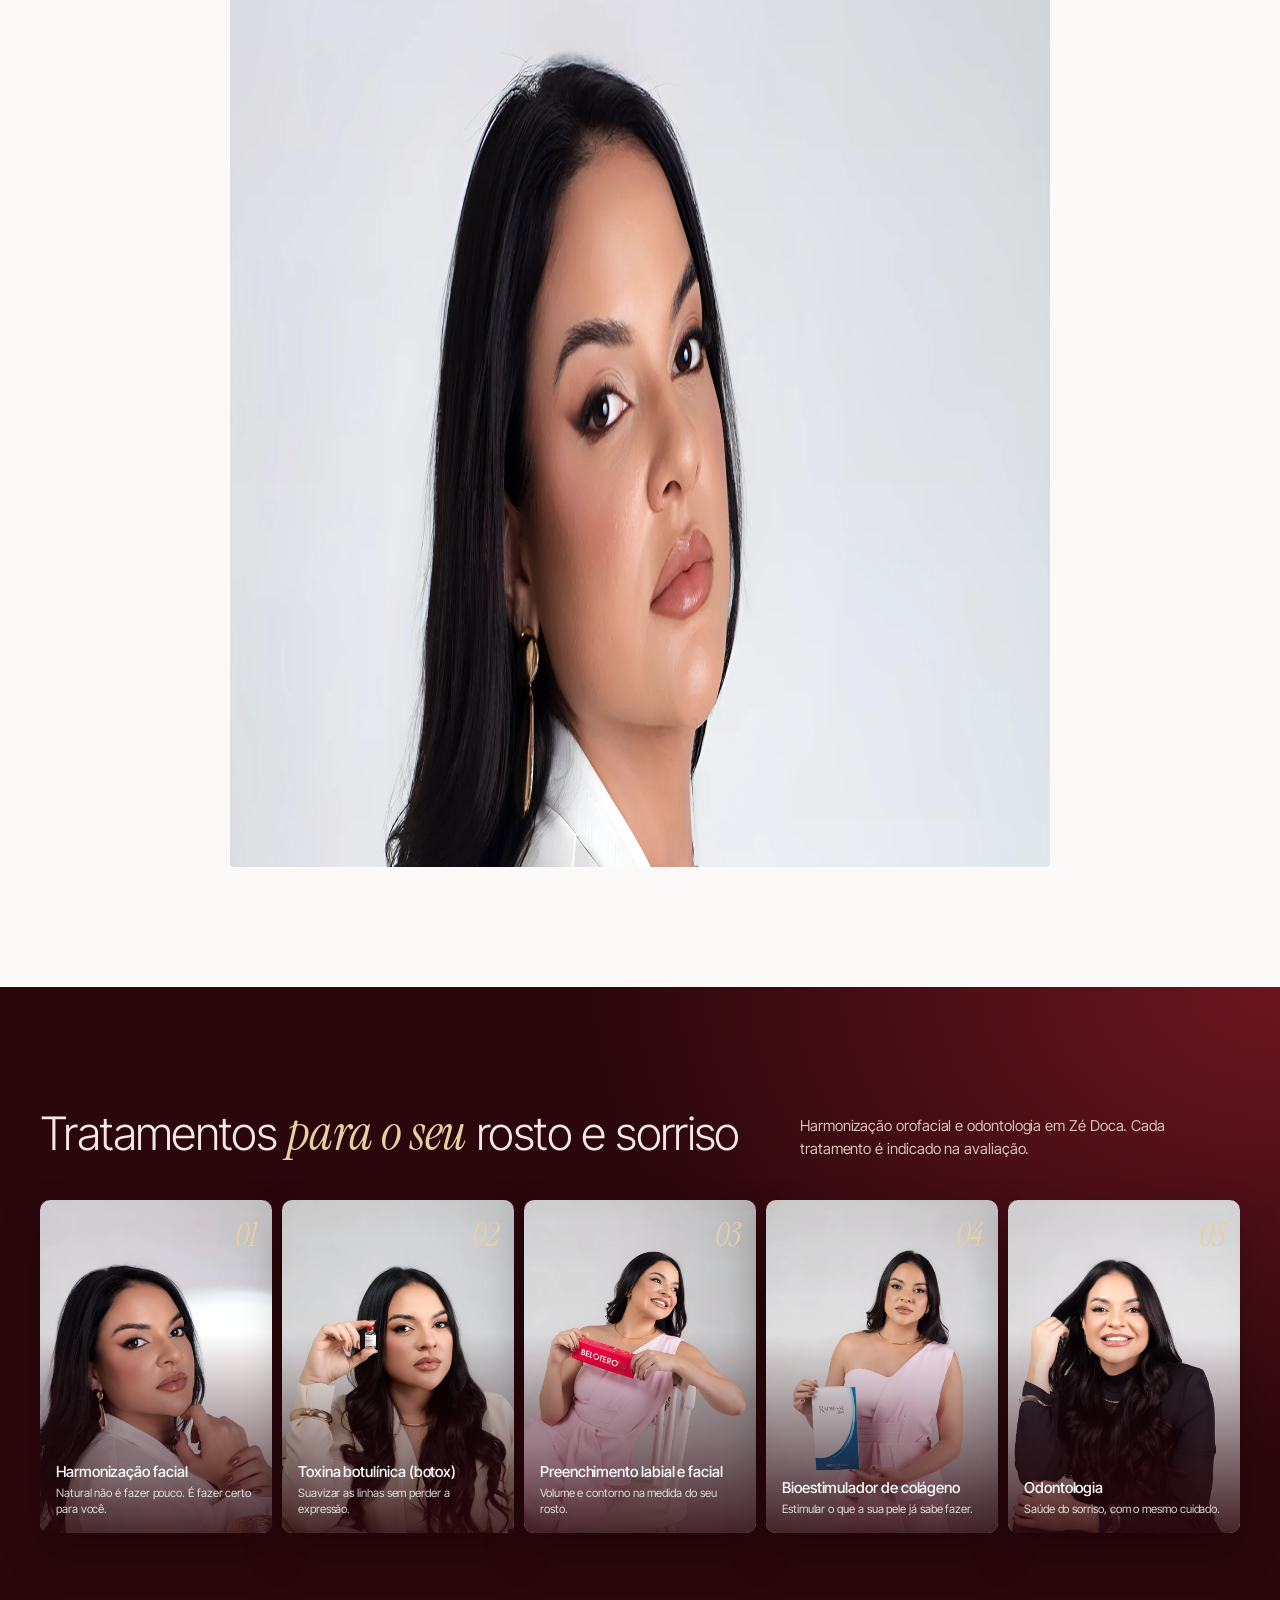
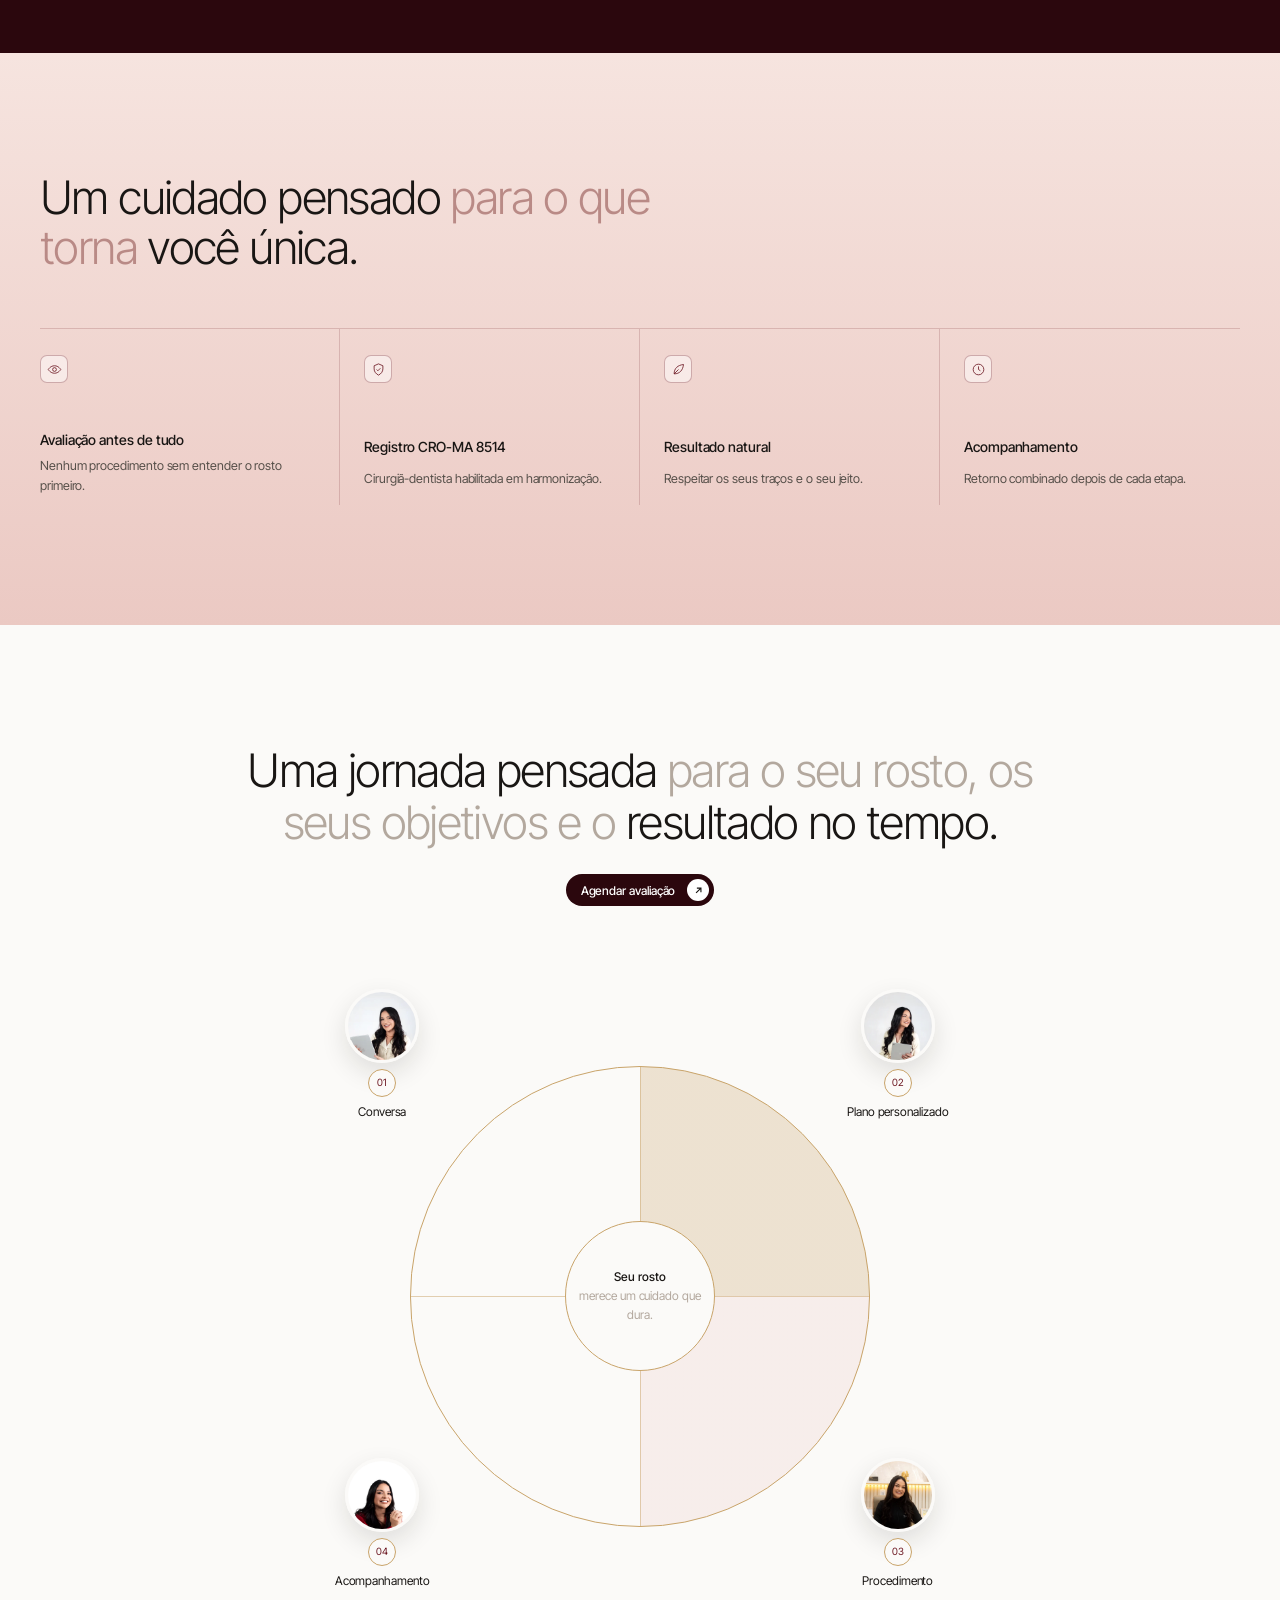
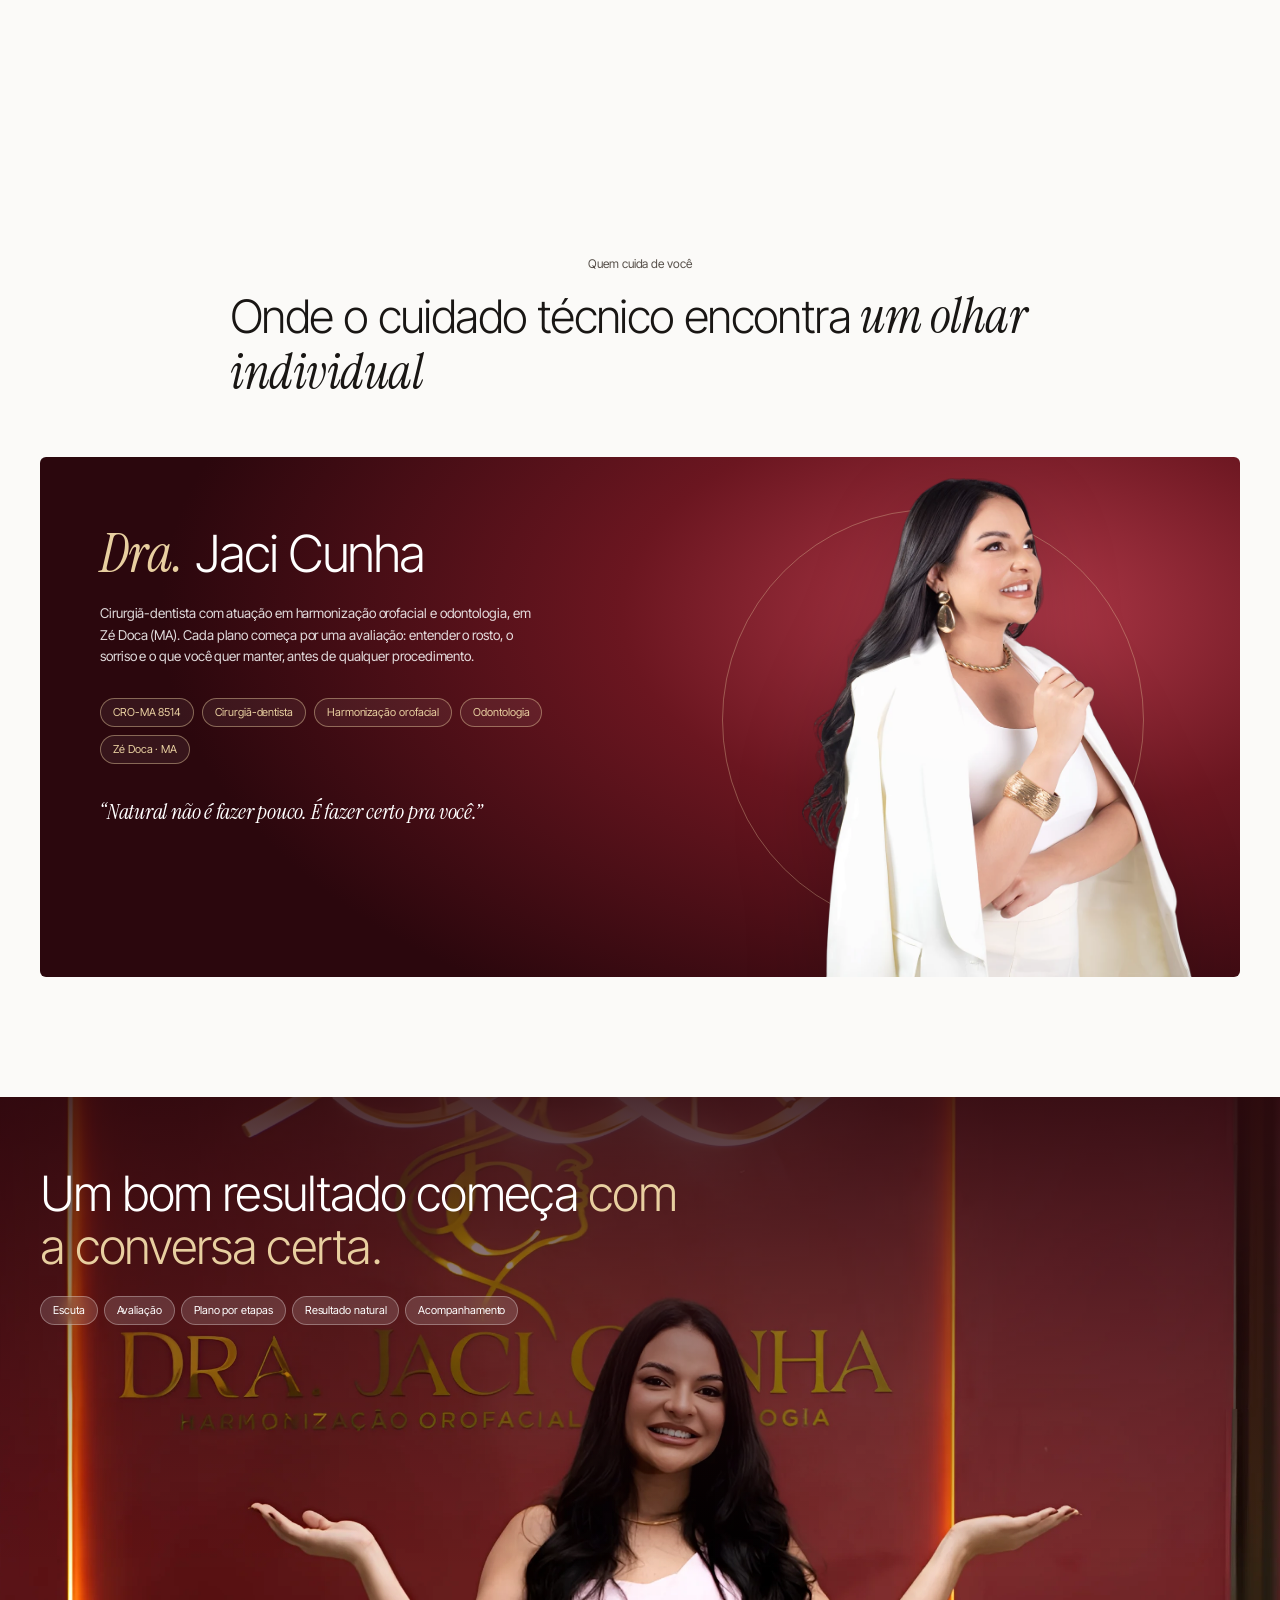
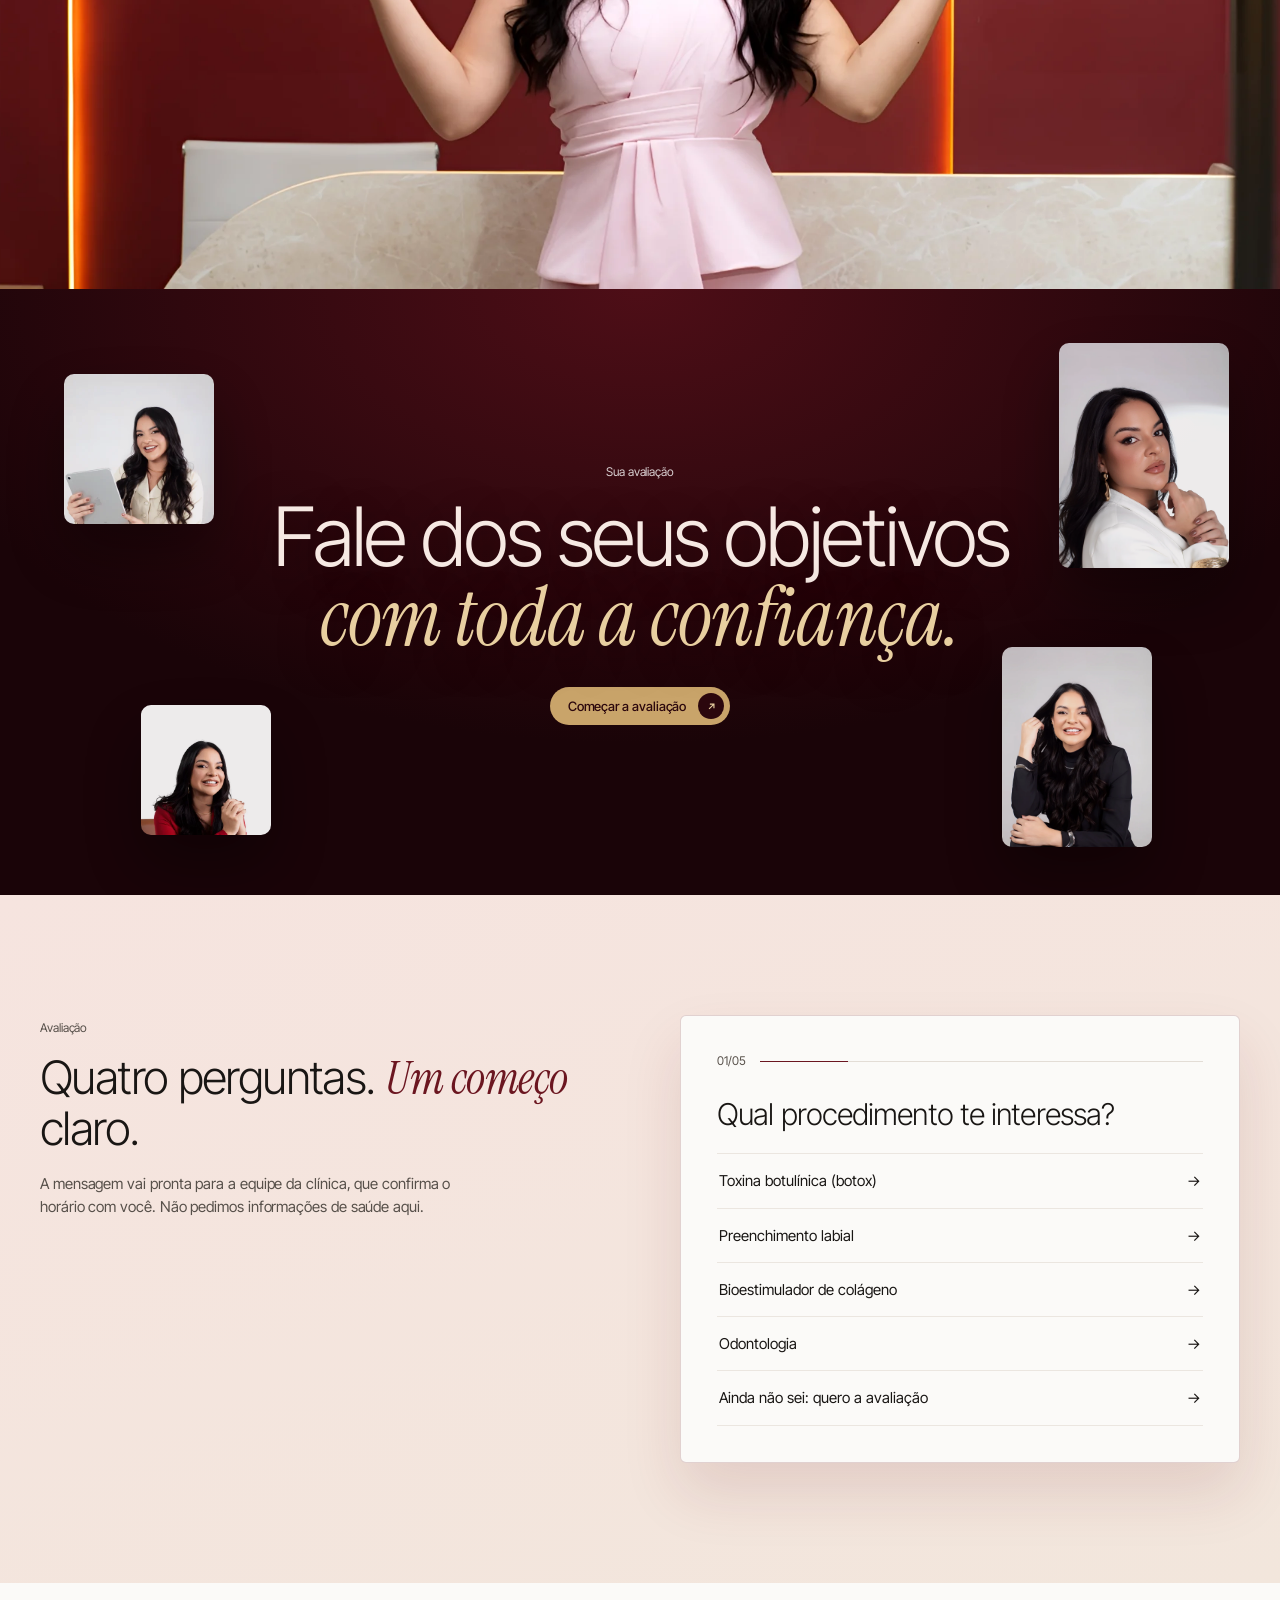
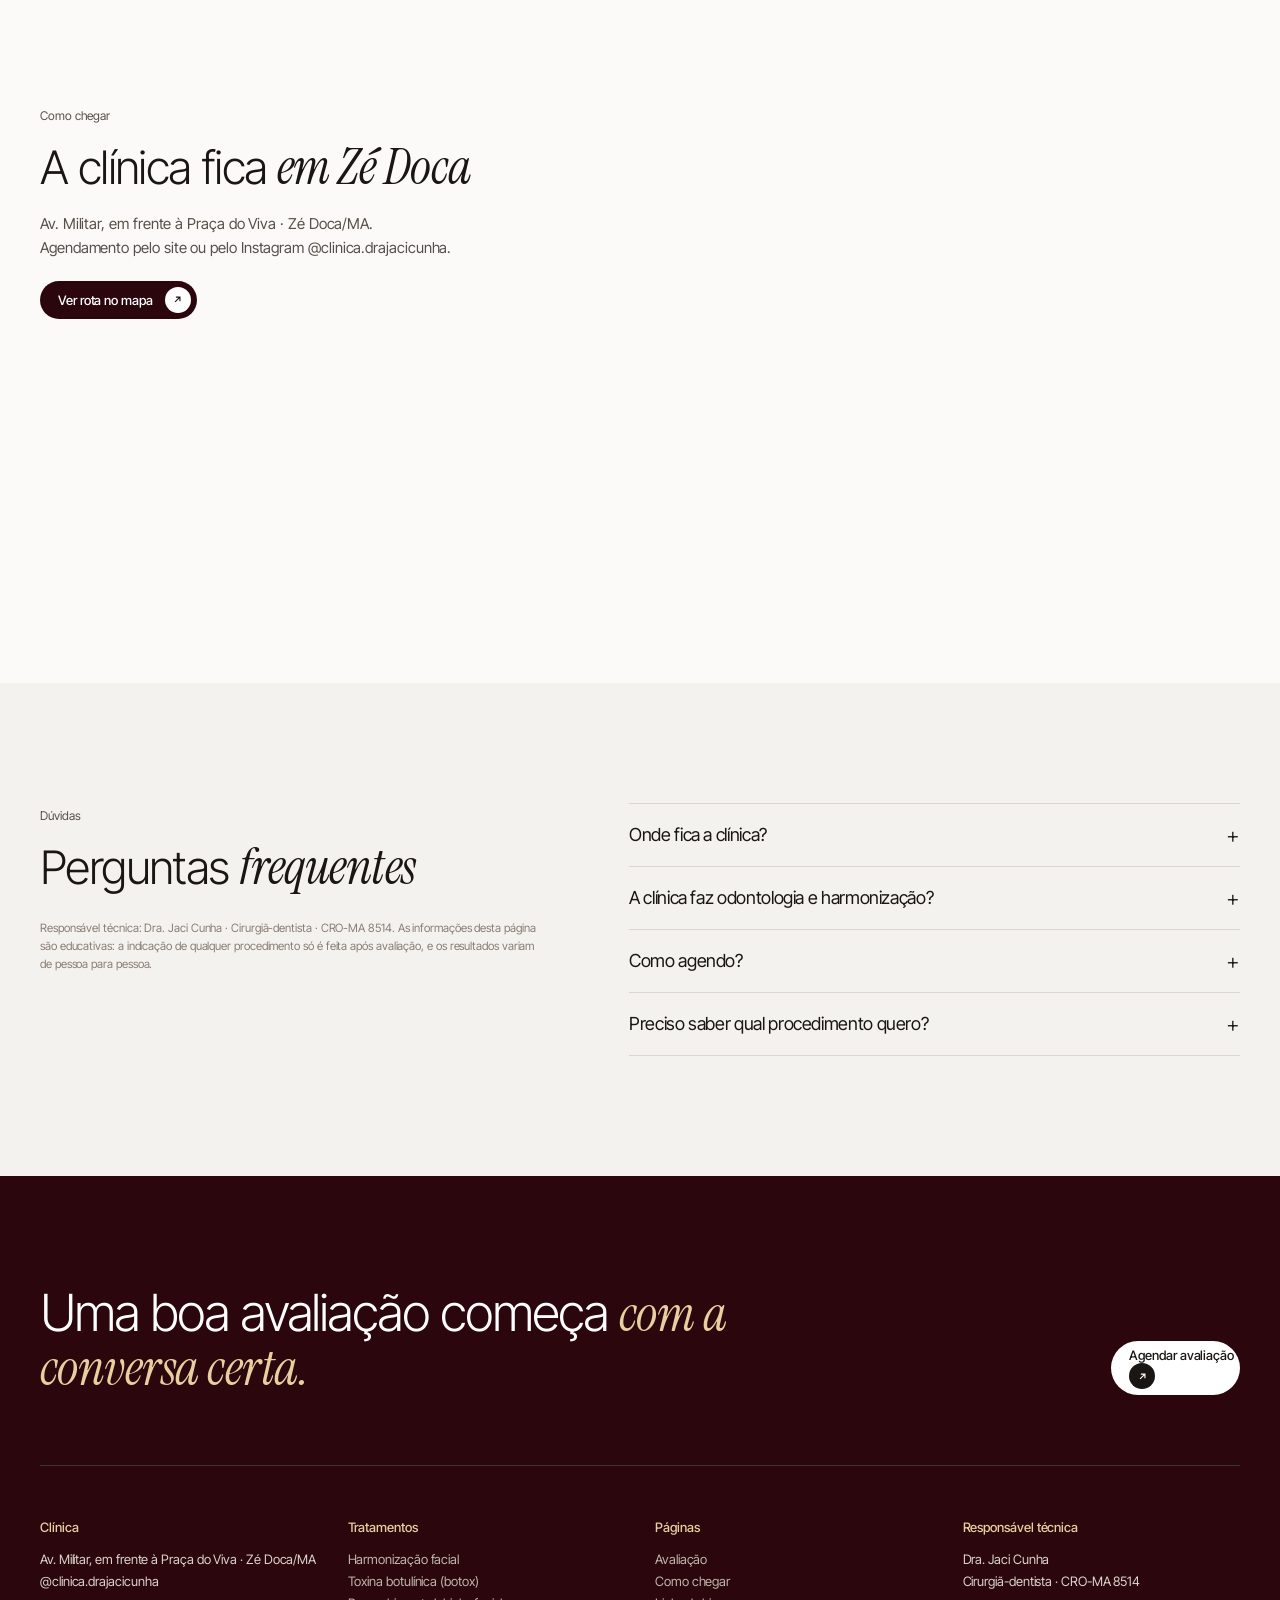
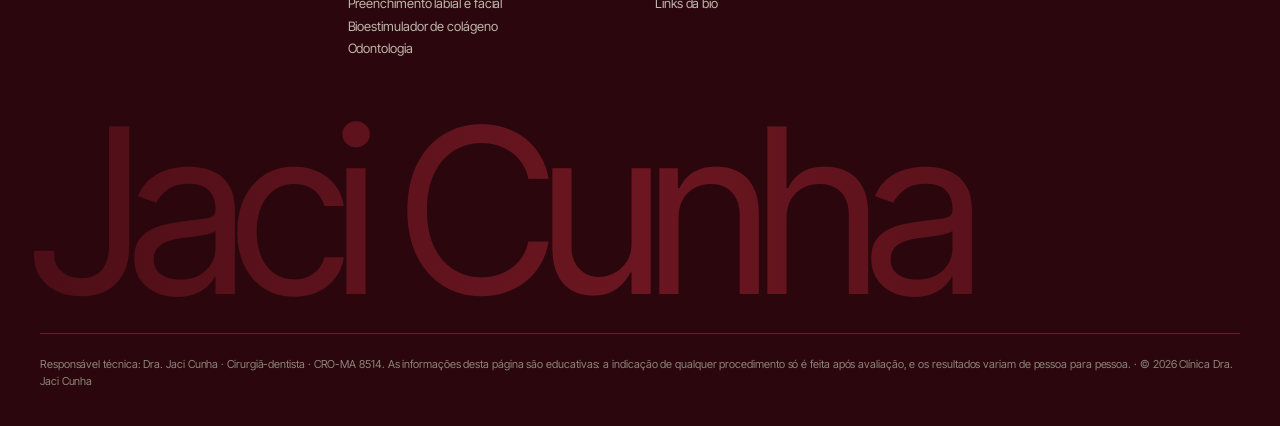
==== commit ec66d40c: "WhatsApp da clínica nos botões e no chat de avaliação Co-Authored-By: Claude Opus 5.5 <noreply@anthr" ====
--- a/index.html
+++ b/index.html
@@ -6,7 +6,7 @@
 <meta property="og:description" content="Clínica Dra. Jaci Cunha em Zé Doca (MA): harmonização orofacial (toxina botulínica, preenchimento, bioestimulador) e odontologia com a Dra. Jaci Cunha, CRO-MA 8514. Agende sua avaliação."><meta property="og:url" content="https://drajacicunha.pages.dev/"><meta property="og:image" content="https://drajacicunha.pages.dev/img/v3-heroi.webp"><meta name="twitter:card" content="summary_large_image">
 <link rel="icon" href="/img/avatar.webp"><link rel="apple-touch-icon" href="/img/avatar.webp"><link rel="preconnect" href="https://fonts.googleapis.com"><link rel="preconnect" href="https://fonts.gstatic.com" crossorigin>
 <link href="https://fonts.googleapis.com/css2?family=Inter+Tight:wght@300;400;500&family=Instrument+Serif:ital@0;1&display=swap" rel="stylesheet"><link rel="stylesheet" href="/css/site.css">
-<script type="application/ld+json">{"@context": "https://schema.org", "@graph": [{"@type": ["Dentist", "MedicalClinic"], "@id": "https://drajacicunha.pages.dev/#clinica", "name": "Clínica Dra. Jaci Cunha", "alternateName": "Dra. Jaci Cunha · Harmonização Orofacial e Odontologia", "url": "https://drajacicunha.pages.dev/", "image": "https://drajacicunha.pages.dev/img/jaci-off-white-sofa-sorrindo.webp", "logo": "https://drajacicunha.pages.dev/img/avatar.webp", "sameAs": ["https://www.instagram.com/clinica.drajacicunha/"], "address": {"@type": "PostalAddress", "streetAddress": "Av. Militar, em frente à Praça do Viva", "addressLocality": "Zé Doca", "addressRegion": "MA", "addressCountry": "BR"}, "areaServed": {"@type": "City", "name": "Zé Doca"}, "medicalSpecialty": ["Dentistry", "Dermatology"], "employee": {"@type": "Person", "name": "Dra. Jaci Cunha", "jobTitle": "Cirurgiã-dentista", "identifier": "CRO-MA 8514"}}, {"@type": "WebSite", "url": "https://drajacicunha.pages.dev/", "name": "Clínica Dra. Jaci Cunha", "inLanguage": "pt-BR"}, {"@type": "FAQPage", "mainEntity": [{"@type": "Question", "name": "Onde fica a clínica?", "acceptedAnswer": {"@type": "Answer", "text": "Na Av. Militar, em frente à Praça do Viva · Zé Doca/MA."}}, {"@type": "Question", "name": "A clínica faz odontologia e harmonização?", "acceptedAnswer": {"@type": "Answer", "text": "Sim. A Dra. Jaci Cunha é cirurgiã-dentista e atende harmonização orofacial e odontologia."}}, {"@type": "Question", "name": "Como agendo?", "acceptedAnswer": {"@type": "Answer", "text": "Pelo agendamento deste site: você responde quatro perguntas e a mensagem vai pronta para a equipe, que confirma o horário."}}, {"@type": "Question", "name": "Preciso saber qual procedimento quero?", "acceptedAnswer": {"@type": "Answer", "text": "Não. Comece pela Avaliação Facial Completa."}}]}]}</script></head>
+<script type="application/ld+json">{"@context": "https://schema.org", "@graph": [{"@type": ["Dentist", "MedicalClinic"], "@id": "https://drajacicunha.pages.dev/#clinica", "name": "Clínica Dra. Jaci Cunha", "alternateName": "Dra. Jaci Cunha · Harmonização Orofacial e Odontologia", "url": "https://drajacicunha.pages.dev/", "image": "https://drajacicunha.pages.dev/img/jaci-off-white-sofa-sorrindo.webp", "logo": "https://drajacicunha.pages.dev/img/avatar.webp", "sameAs": ["https://www.instagram.com/clinica.drajacicunha/"], "address": {"@type": "PostalAddress", "streetAddress": "Av. Militar, em frente à Praça do Viva", "addressLocality": "Zé Doca", "addressRegion": "MA", "addressCountry": "BR"}, "areaServed": {"@type": "City", "name": "Zé Doca"}, "medicalSpecialty": ["Dentistry", "Dermatology"], "employee": {"@type": "Person", "name": "Dra. Jaci Cunha", "jobTitle": "Cirurgiã-dentista", "identifier": "CRO-MA 8514"}, "telephone": "+559885672646"}, {"@type": "WebSite", "url": "https://drajacicunha.pages.dev/", "name": "Clínica Dra. Jaci Cunha", "inLanguage": "pt-BR"}, {"@type": "FAQPage", "mainEntity": [{"@type": "Question", "name": "Onde fica a clínica?", "acceptedAnswer": {"@type": "Answer", "text": "Na Av. Militar, em frente à Praça do Viva · Zé Doca/MA."}}, {"@type": "Question", "name": "A clínica faz odontologia e harmonização?", "acceptedAnswer": {"@type": "Answer", "text": "Sim. A Dra. Jaci Cunha é cirurgiã-dentista e atende harmonização orofacial e odontologia."}}, {"@type": "Question", "name": "Como agendo?", "acceptedAnswer": {"@type": "Answer", "text": "Pelo agendamento deste site: você responde quatro perguntas e a mensagem vai pronta para a equipe, que confirma o horário."}}, {"@type": "Question", "name": "Preciso saber qual procedimento quero?", "acceptedAnswer": {"@type": "Answer", "text": "Não. Comece pela Avaliação Facial Completa."}}]}]}</script></head>
 <body class="home"><header class="nav "><a class="logo" href="/">Dra. Jaci Cunha</a><nav aria-label="Páginas"><a href="/">Início</a><span>·</span><a href="/#tratamentos">Tratamentos</a><span>·</span><a href="/#dra">A Dra. Jaci</a><span>·</span><a href="/avaliacao/">Avaliação</a><span>·</span><a href="/#como-chegar">Como chegar</a></nav><a class="bt pq" href="/avaliacao/#agendar"><span>Agendar avaliação</span><i><svg viewBox="0 0 16 16" aria-hidden="true"><path d="M5 11 11 5M6 5h5v5" fill="none" stroke="currentColor" stroke-width="1.4"/></svg></i></a><button class="mn" type="button" aria-label="Abrir menu" onclick="document.body.classList.toggle('menu-aberto')"><i></i><i></i></button></header><div class="menu-cel"><a href="/">Início</a><a href="/#tratamentos">Tratamentos</a><a href="/#dra">A Dra. Jaci</a><a href="/avaliacao/">Avaliação</a><a href="/#como-chegar">Como chegar</a></div><main><section class="heroi"><div class="mancha m1"></div><div class="mancha m2"></div><picture><source media="(max-width:760px)" srcset="/img/v3-heroi-cel.webp"><img class="h-img" src="/img/v3-heroi.webp" alt="Dra. Jaci Cunha, cirurgiã-dentista em Zé Doca" width="2400" height="1348"></picture>
 <div class="h-in"><div class="h-top rv"><p class="h-frase">A confiança começa com um rosto que <em>continua sendo seu.</em></p><a class="bt pq" href="#tratamentos"><span>Ver tratamentos</span><i><svg viewBox="0 0 16 16" aria-hidden="true"><path d="M5 11 11 5M6 5h5v5" fill="none" stroke="currentColor" stroke-width="1.4"/></svg></i></a></div>
 <div class="h-feat rv"><div><i><svg viewBox="0 0 24 24"><path d="M4 4h6v6H4zM14 4h6v6h-6zM4 14h6v6H4zM14 17h6M17 14v6" fill="none" stroke="currentColor" stroke-width="1.3"/></svg></i><b>Plano personalizado</b><small>Cada indicação é feita para o seu rosto, os seus objetivos e o seu momento.</small></div><div><i><svg viewBox="0 0 24 24"><path d="M12 3 5 6v5c0 4.5 3 8 7 10 4-2 7-5.5 7-10V6z M9 12l2 2 4-4" fill="none" stroke="currentColor" stroke-width="1.3"/></svg></i><b>Cuidado com segurança</b><small>Cirurgiã-dentista CRO-MA 8514, avaliação e acompanhamento em cada etapa.</small></div></div>
@@ -27,7 +27,7 @@
 <div class="w c rv"><span class="eti claro">Sua avaliação</span><h2 class="ob-t">Fale dos seus objetivos <em>com toda a confiança.</em></h2><a class="bt ouro centro" href="#agendar"><span>Começar a avaliação</span><i><svg viewBox="0 0 16 16" aria-hidden="true"><path d="M5 11 11 5M6 5h5v5" fill="none" stroke="currentColor" stroke-width="1.4"/></svg></i></a></div></section>
 <section class="quiz" id="agendar"><div class="w q-grid"><div class="rv"><span class="eti">Avaliação</span><h2>Quatro perguntas. <em class="cz">Um começo</em> claro.</h2><p class="mut">A mensagem vai pronta para a equipe da clínica, que confirma o horário com você. Não pedimos informações de saúde aqui.</p></div>
 <div id="qz" class="qz rv" aria-live="polite"></div></div></section>
-<script>(()=>{const D={"quiz": [["Qual procedimento te interessa?", ["Toxina botulínica (botox)", "Preenchimento labial", "Bioestimulador de colágeno", "Odontologia", "Ainda não sei: quero a avaliação"]], ["Você já fez algum procedimento estético?", ["Sim", "Não, seria a primeira vez"]], ["Quando você gostaria de vir?", ["Esta semana", "Este mês", "Só quero tirar dúvidas"]], ["Melhor horário", ["Manhã", "Tarde"]]], "wa": "", "ig": "clinica.drajacicunha"},R=[];const el=document.getElementById('qz');
+<script>(()=>{const D={"quiz": [["Qual procedimento te interessa?", ["Toxina botulínica (botox)", "Preenchimento labial", "Bioestimulador de colágeno", "Odontologia", "Ainda não sei: quero a avaliação"]], ["Você já fez algum procedimento estético?", ["Sim", "Não, seria a primeira vez"]], ["Quando você gostaria de vir?", ["Esta semana", "Este mês", "Só quero tirar dúvidas"]], ["Melhor horário", ["Manhã", "Tarde"]]], "wa": "559885672646", "ig": "clinica.drajacicunha"},R=[];const el=document.getElementById('qz');
 function passo(i){if(i<D.quiz.length){const[p,ops]=D.quiz[i];el.innerHTML=`<div class="q-top"><span>${String(i+1).padStart(2,'0')}/${String(D.quiz.length+1).padStart(2,'0')}</span><i style="--p:${(i+1)/(D.quiz.length+1)}"></i></div><h3>${p}</h3><div class="op">${ops.map(o=>`<button type="button">${o}<span>→</span></button>`).join('')}</div>`;
  el.querySelectorAll('button').forEach(b=>b.onclick=()=>{R[i]=b.firstChild.textContent;passo(i+1)})}
  else{el.innerHTML=`<div class="q-top"><span>${D.quiz.length+1}/${D.quiz.length+1}</span><i style="--p:1"></i></div><h3>Seu nome e sua cidade</h3><input id="qn" placeholder="Nome" autocomplete="given-name"><input id="qc" placeholder="Cidade" value="Zé Doca"><button type="button" id="qe" class="bt"><span>Enviar para a clínica</span><i><svg viewBox="0 0 16 16" aria-hidden="true"><path d="M5 11 11 5M6 5h5v5" fill="none" stroke="currentColor" stroke-width="1.4"/></svg></i></button>`;
--- a/css/site.css
+++ b/css/site.css
@@ -176,3 +176,6 @@
 .objetivos .w{position:relative;z-index:2}.ob-t{max-width:860px;text-shadow:0 10px 40px rgba(26,4,8,.6)}
 .f1{left:5%;top:14%}.f2{right:4%;top:9%;width:170px;height:225px}.f3{left:11%;bottom:10%}.f4{right:10%;bottom:8%;width:150px;height:200px}
 .ob-f{opacity:.92}
+/* ajuste no celular (05/11): nome inteiro e frase sem encostar no rosto */
+@media (max-width:960px){.heroi picture{top:190px}.h-img{object-position:50% 0}.h-top{top:84px}.h-frase{font-size:24px;margin-bottom:14px}.h-nome{font-size:19.6vw;left:12px;right:auto;letter-spacing:-.06em}}
+@media (max-width:960px){.heroi picture{top:170px;-webkit-mask-image:linear-gradient(180deg,transparent 0,#000 14%);mask-image:linear-gradient(180deg,transparent 0,#000 14%)}.h-img{object-position:50% 0}}
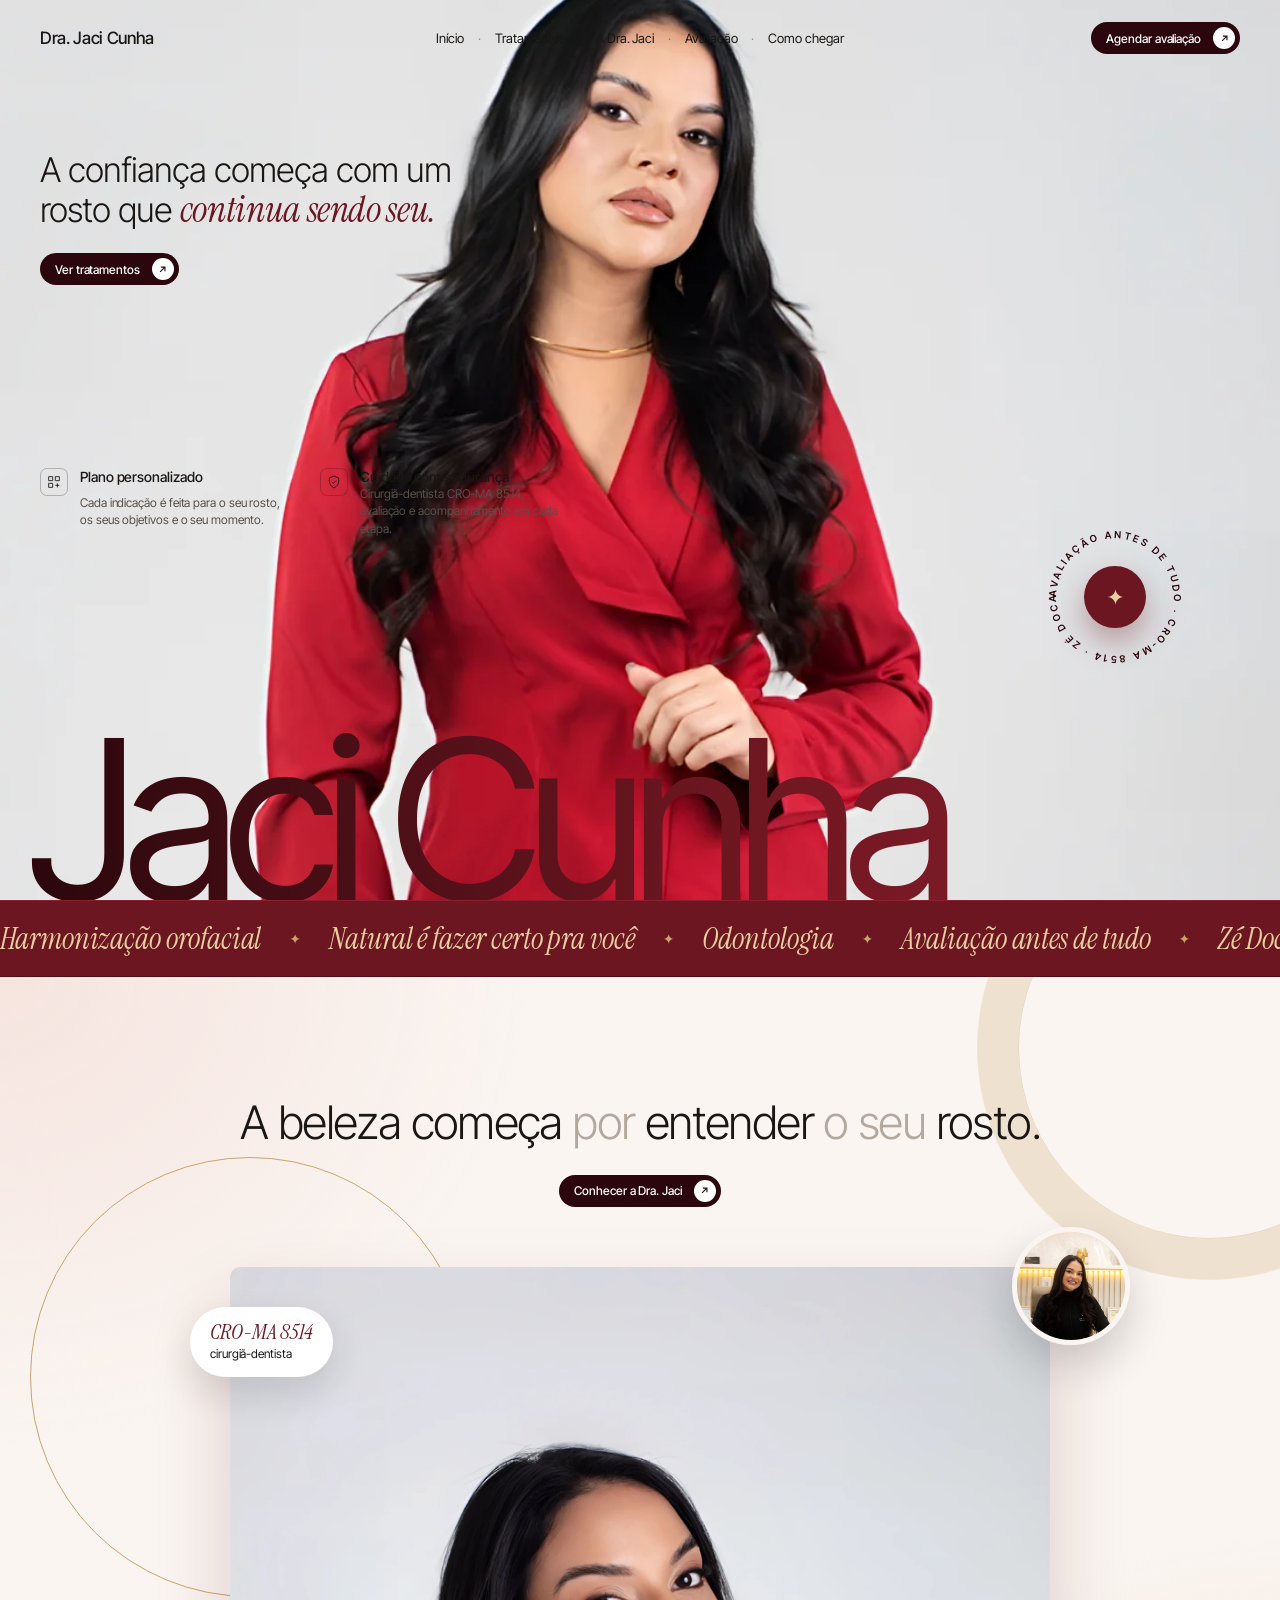
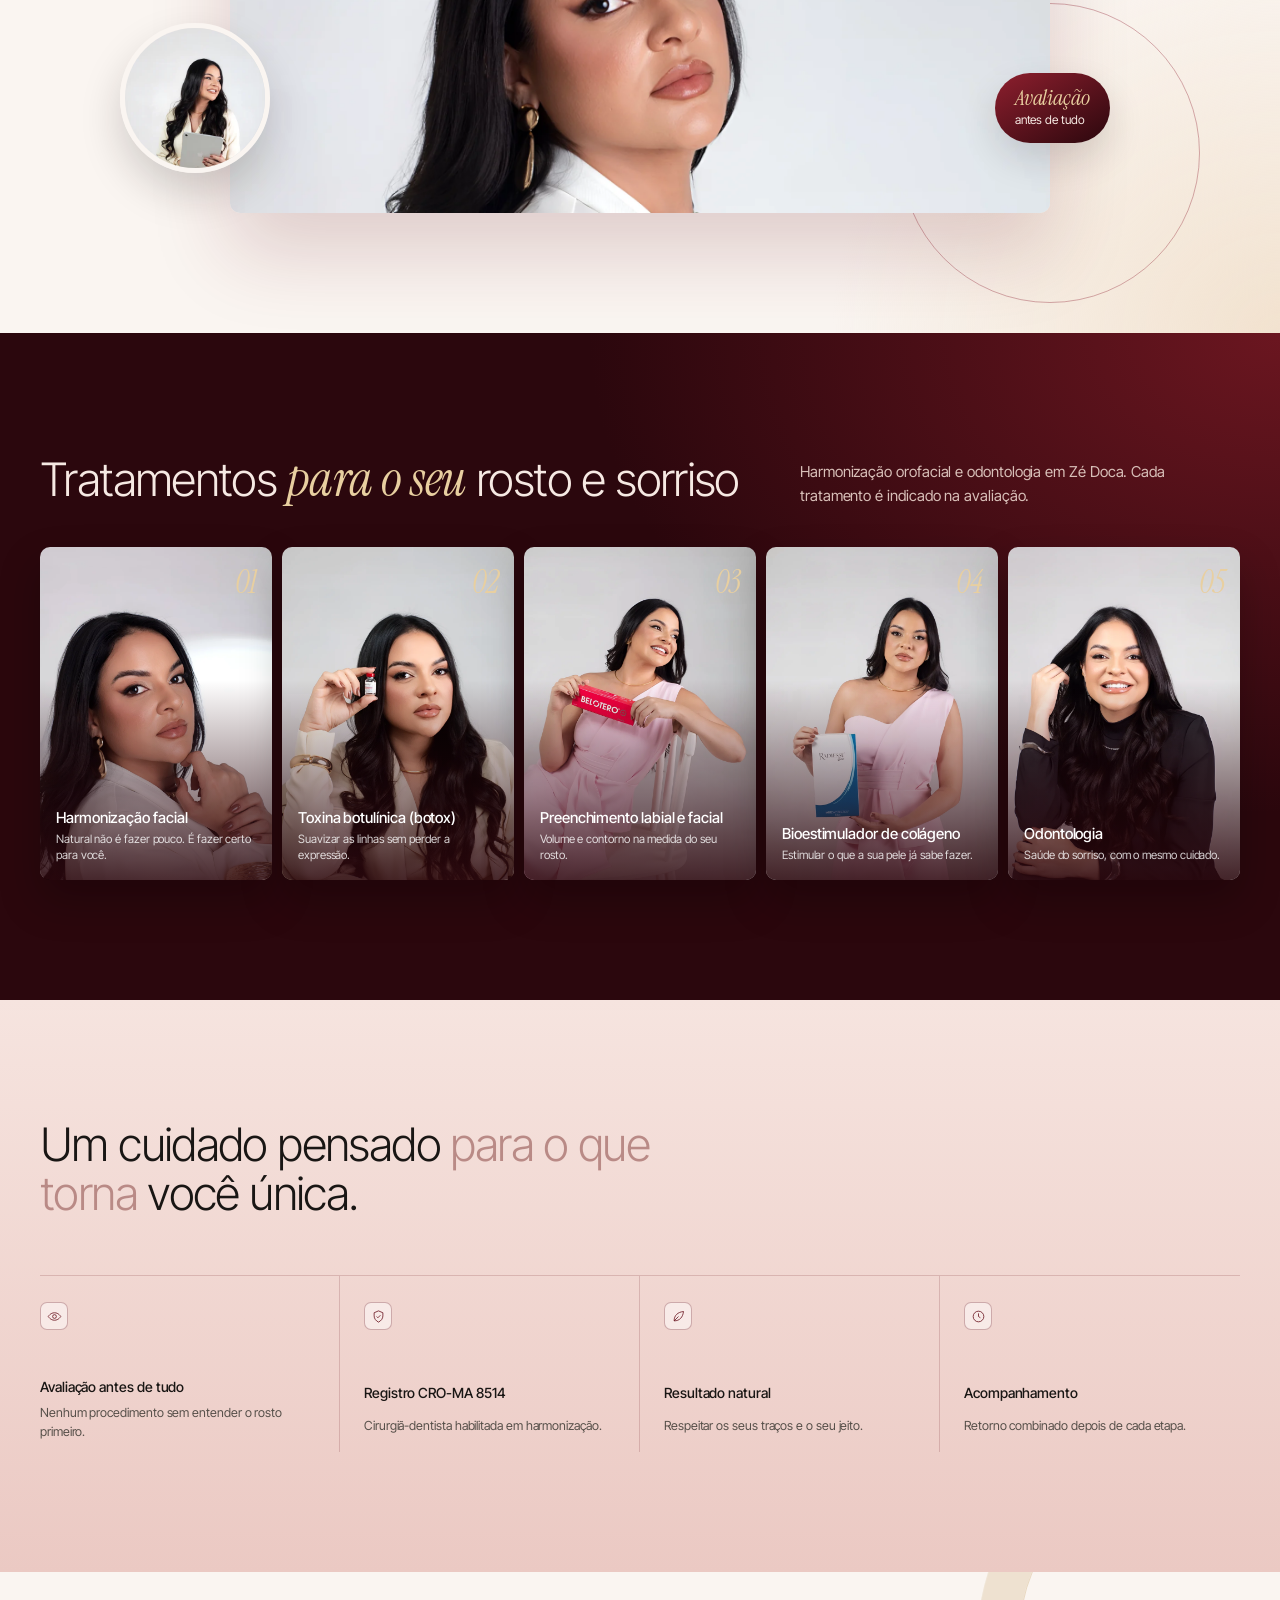
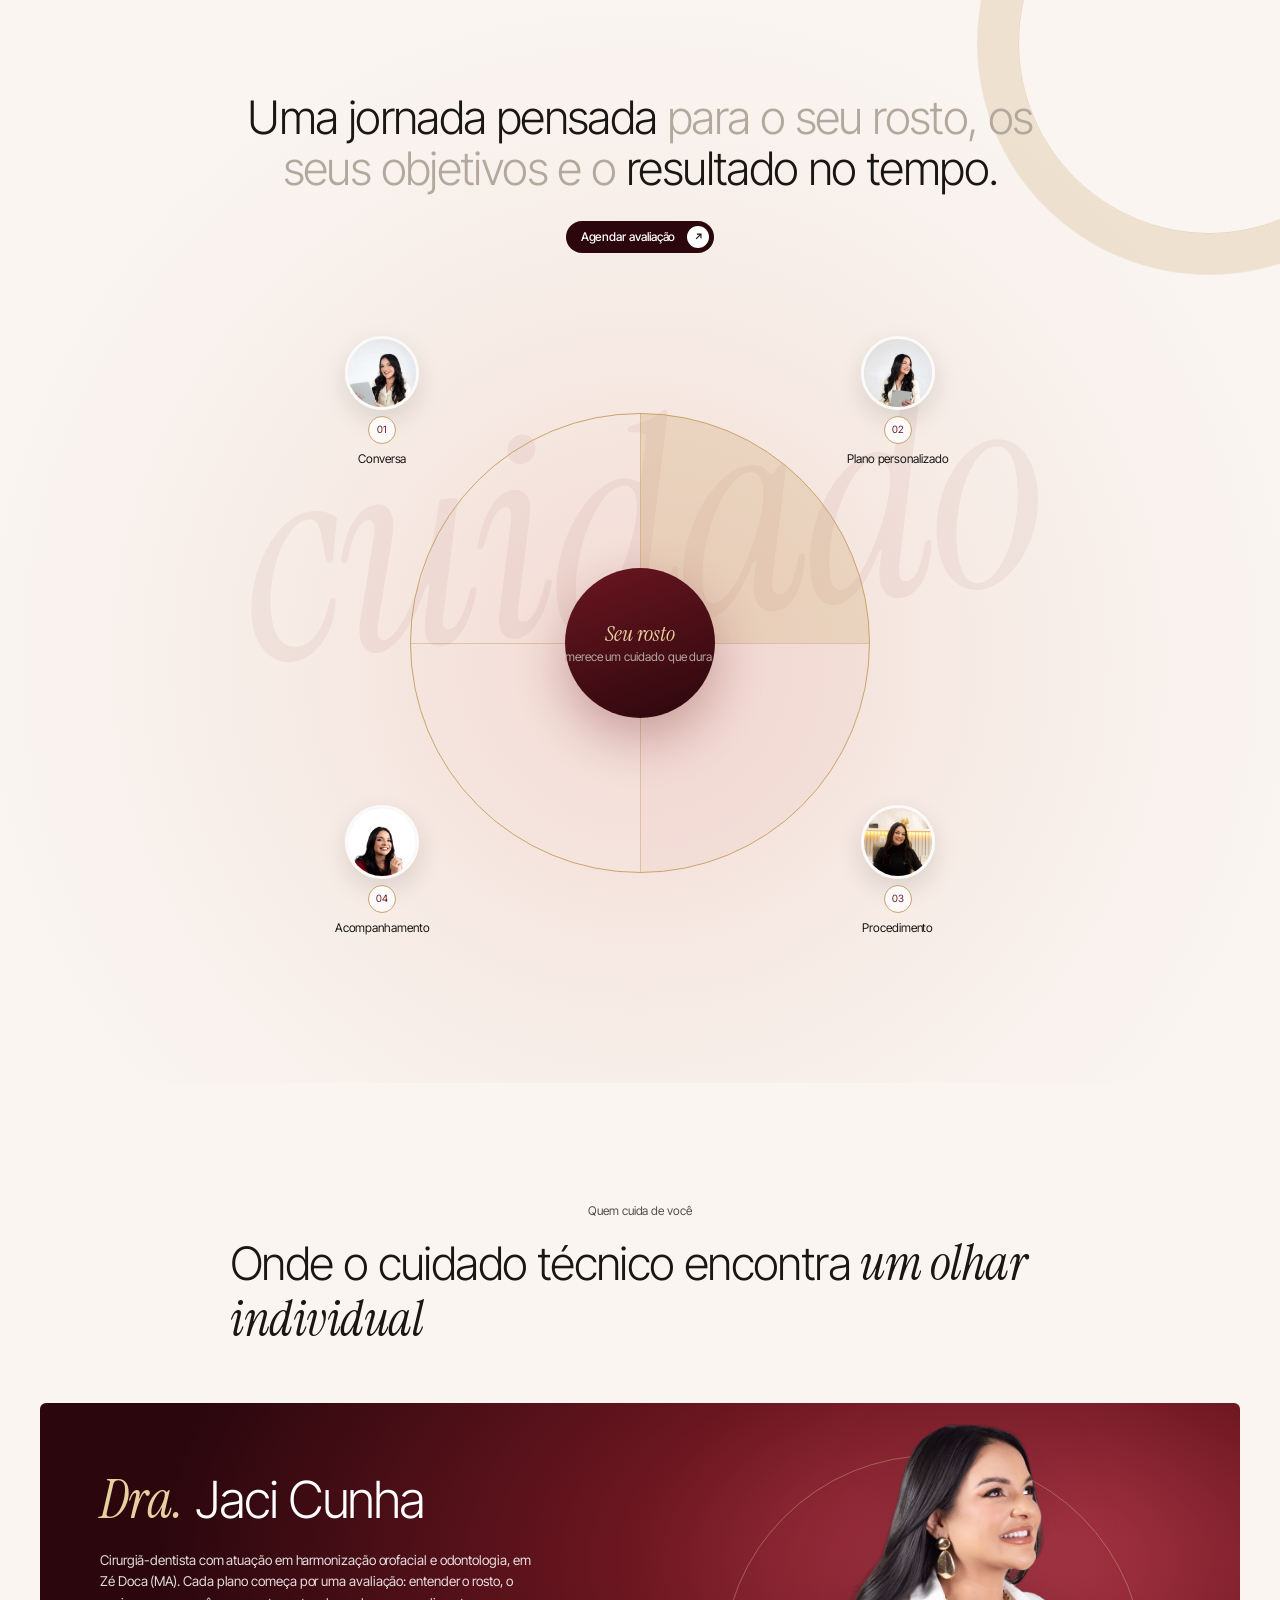
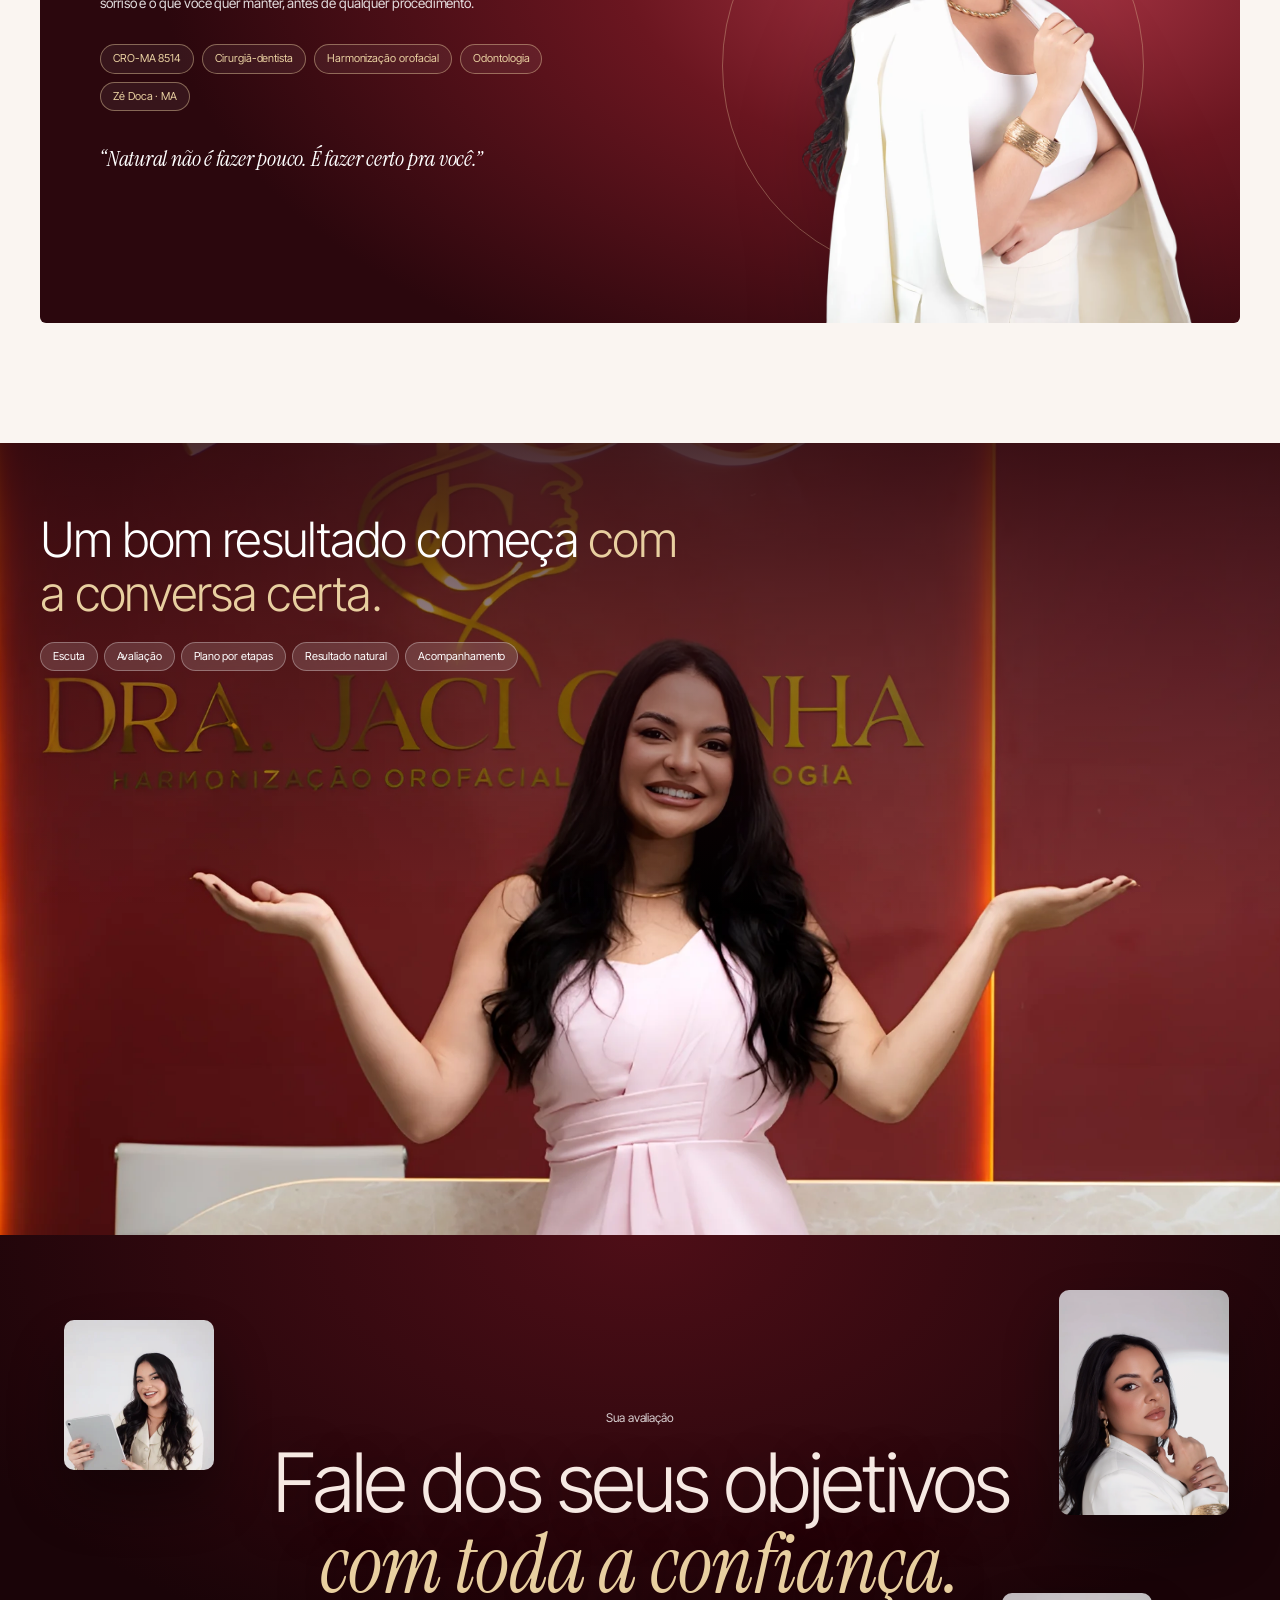
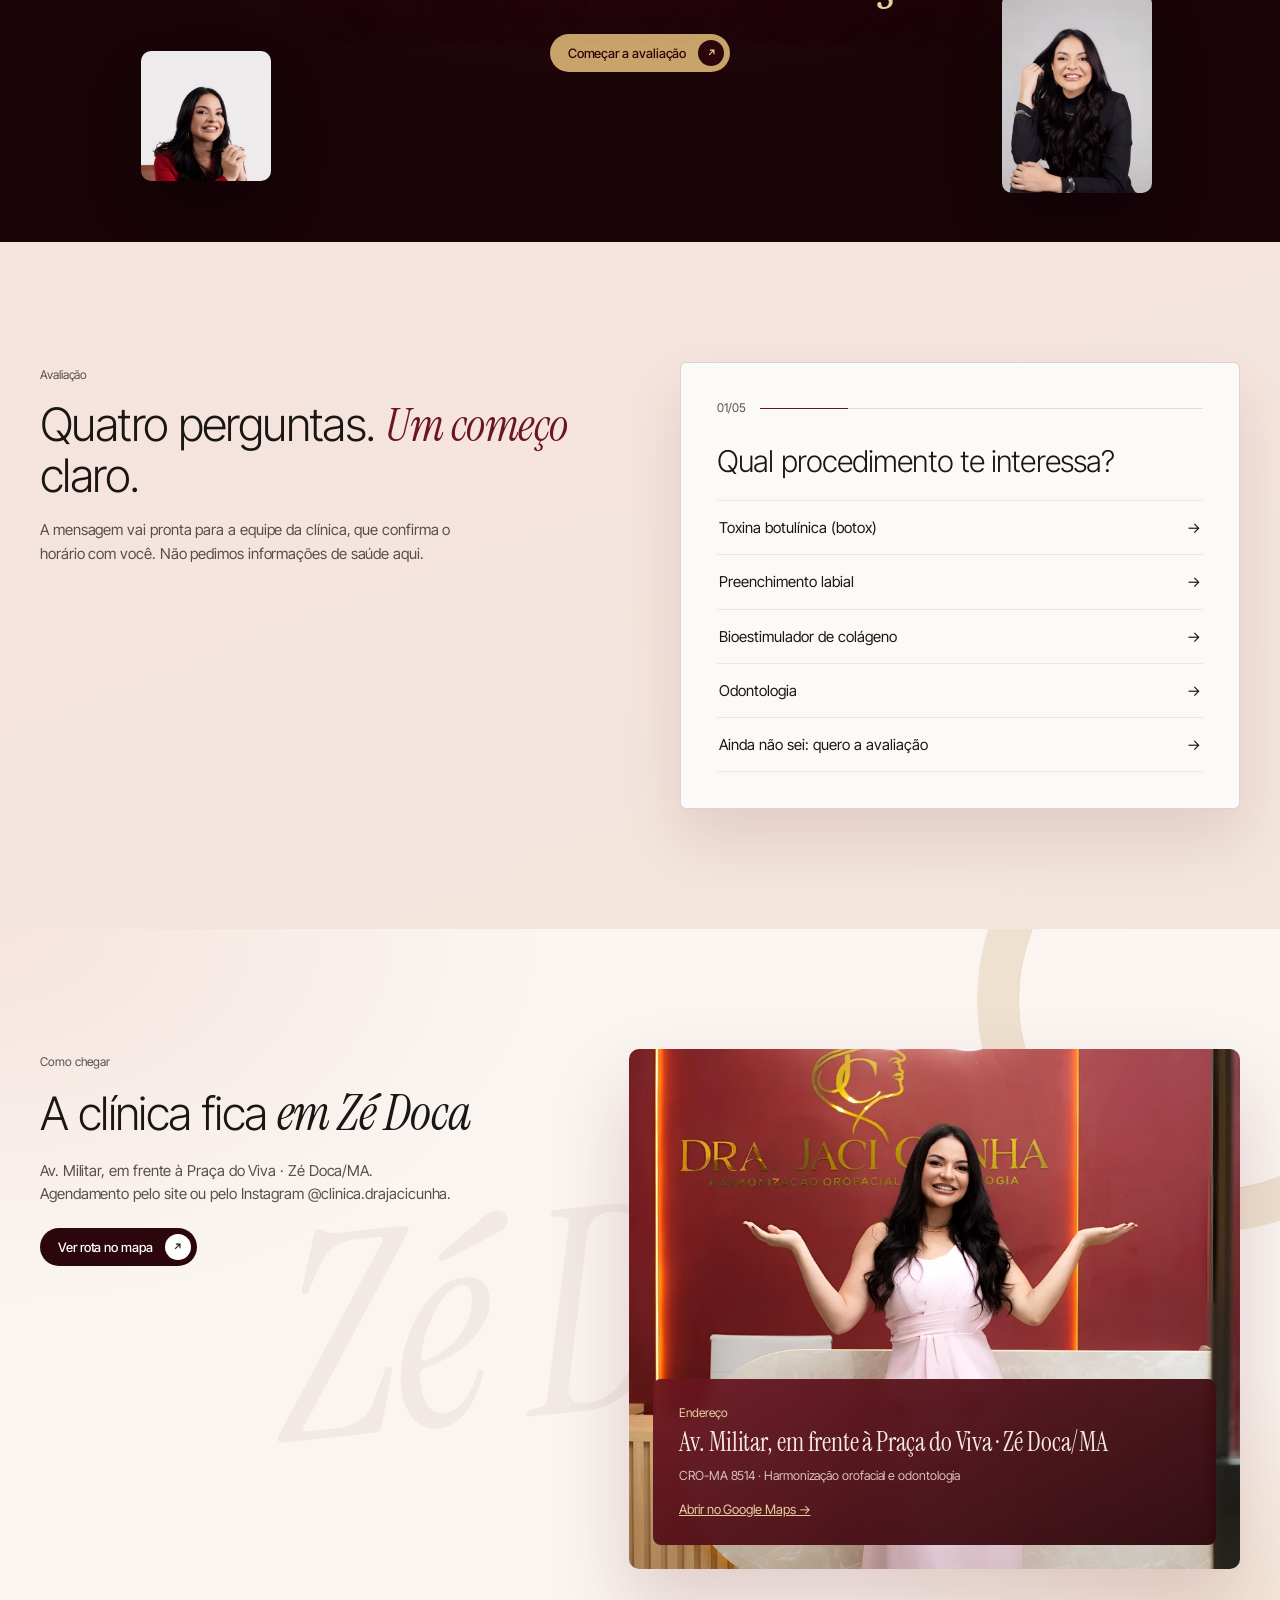
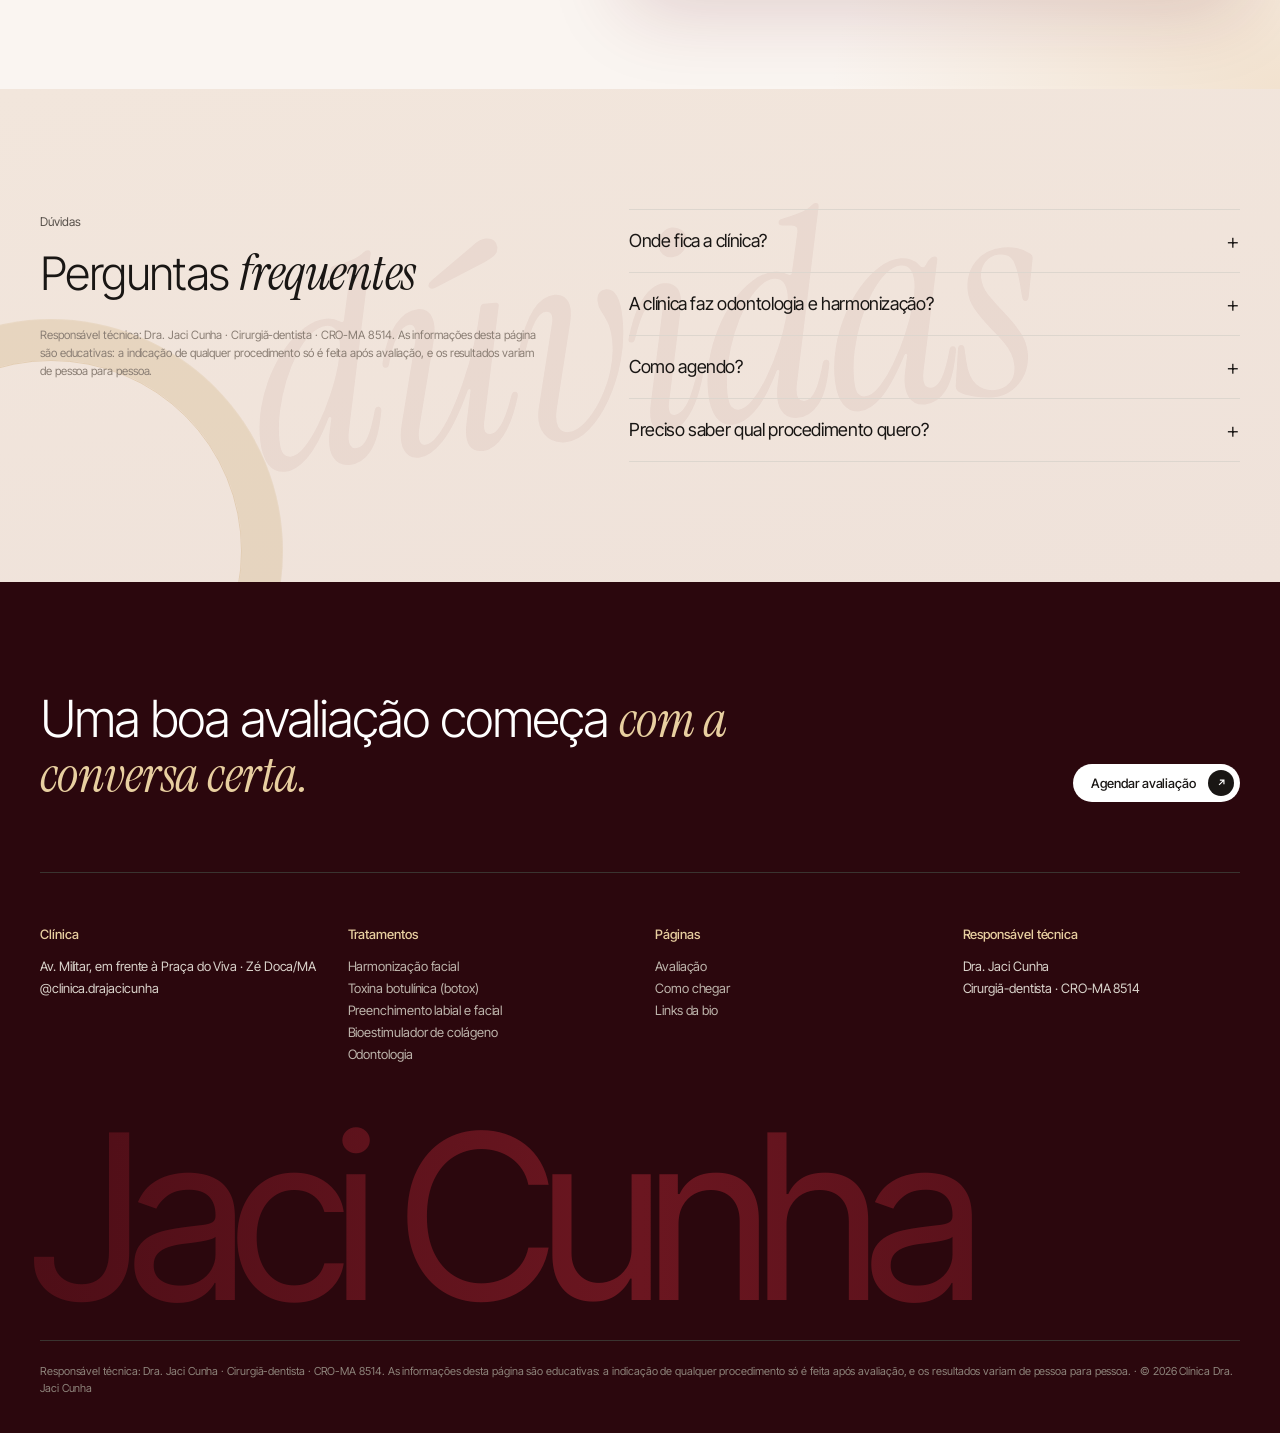
==== commit df5cb58b: "Fotos sem distorção, marcas d'água, fundos nude, anéis dourados e foto da recepção no lugar do mapa " ====
--- a/index.html
+++ b/index.html
@@ -13,11 +13,13 @@
 <a class="selo-g" href="/avaliacao/" aria-label="Avaliação antes de tudo"><svg viewBox="0 0 200 200"><defs><path id="cir" d="M100,100 m-78,0 a78,78 0 1,1 156,0 a78,78 0 1,1 -156,0"/></defs><text><textPath href="#cir">AVALIAÇÃO ANTES DE TUDO · CRO-MA 8514 · ZÉ DOCA · </textPath></text></svg><span>✦</span></a>
 <h1 class="h-nome"><span class="sr">Harmonização facial e dentista em Zé Doca · </span>Jaci Cunha</h1></div></section>
 <div class="faixa"><div><span>Harmonização orofacial</span><i>✦</i><span>Natural é fazer certo pra você</span><i>✦</i><span>Odontologia</span><i>✦</i><span>Avaliação antes de tudo</span><i>✦</i><span>Zé Doca · Maranhão</span><i>✦</i><span>Harmonização orofacial</span><i>✦</i><span>Natural é fazer certo pra você</span><i>✦</i><span>Odontologia</span><i>✦</i><span>Avaliação antes de tudo</span><i>✦</i><span>Zé Doca · Maranhão</span><i>✦</i><span>Harmonização orofacial</span><i>✦</i><span>Natural é fazer certo pra você</span><i>✦</i><span>Odontologia</span><i>✦</i><span>Avaliação antes de tudo</span><i>✦</i><span>Zé Doca · Maranhão</span><i>✦</i></div></div>
-<section class="sec"><div class="w c"><h2 class="h2c rv">A beleza começa <span class="cz">por</span> entender <span class="cz">o seu</span> rosto.</h2><a class="bt pq centro rv" href="#dra"><span>Conhecer a Dra. Jaci</span><i><svg viewBox="0 0 16 16" aria-hidden="true"><path d="M5 11 11 5M6 5h5v5" fill="none" stroke="currentColor" stroke-width="1.4"/></svg></i></a>
-<div class="largo rv"><img src="/img/v3-beleza.webp" alt="Dra. Jaci Cunha" loading="lazy" width="1800" height="1200"></div></div></section>
+<section class="sec marca nude" data-marca="natural"><div class="w c"><h2 class="h2c rv">A beleza começa <span class="cz">por</span> entender <span class="cz">o seu</span> rosto.</h2><a class="bt pq centro rv" href="#dra"><span>Conhecer a Dra. Jaci</span><i><svg viewBox="0 0 16 16" aria-hidden="true"><path d="M5 11 11 5M6 5h5v5" fill="none" stroke="currentColor" stroke-width="1.4"/></svg></i></a>
+<div class="bel rv"><span class="anel a1"></span><span class="anel a2"></span><div class="largo"><img src="/img/v3-beleza.webp" alt="Dra. Jaci Cunha" loading="lazy" width="1800" height="1200"></div>
+<div class="bel-f b1"><img src="/img/v3-j2.webp" alt="" loading="lazy" width="400" height="400"></div><div class="bel-f b2"><img src="/img/v3-j3.webp" alt="" loading="lazy" width="400" height="400"></div>
+<div class="bel-s s1"><b>Avaliação</b><span>antes de tudo</span></div><div class="bel-s s2"><b>CRO-MA 8514</b><span>cirurgiã-dentista</span></div></div></div></section>
 <section class="sec escuro" id="tratamentos"><div class="w"><div class="tt-cab"><h2 class="h2 rv">Tratamentos <em>para o seu</em> rosto e sorriso</h2><p class="mut rv">Harmonização orofacial e odontologia em Zé Doca. Cada tratamento é indicado na avaliação.</p></div><div class="cards"><a class="card rv" href="/harmonizacao-facial-em-ze-doca/"><img src="/img/v3-t-harm.webp" alt="Harmonização facial em Zé Doca" loading="lazy" width="900" height="1200"><div class="card-t"><b>Harmonização facial</b><small>Natural não é fazer pouco. É fazer certo para você.</small></div><span class="card-n">01</span></a><a class="card rv" href="/botox-em-ze-doca/"><img src="/img/v3-t-botox.webp" alt="Toxina botulínica (botox) em Zé Doca" loading="lazy" width="900" height="1200"><div class="card-t"><b>Toxina botulínica (botox)</b><small>Suavizar as linhas sem perder a expressão.</small></div><span class="card-n">02</span></a><a class="card rv" href="/preenchimento-labial-em-ze-doca/"><img src="/img/v3-t-preench.webp" alt="Preenchimento labial e facial em Zé Doca" loading="lazy" width="900" height="1200"><div class="card-t"><b>Preenchimento labial e facial</b><small>Volume e contorno na medida do seu rosto.</small></div><span class="card-n">03</span></a><a class="card rv" href="/bioestimulador-de-colageno-em-ze-doca/"><img src="/img/v3-t-bio.webp" alt="Bioestimulador de colágeno em Zé Doca" loading="lazy" width="900" height="1200"><div class="card-t"><b>Bioestimulador de colágeno</b><small>Estimular o que a sua pele já sabe fazer.</small></div><span class="card-n">04</span></a><a class="card rv" href="/dentista-em-ze-doca/"><img src="/img/v3-t-odonto.webp" alt="Odontologia em Zé Doca" loading="lazy" width="900" height="1200"><div class="card-t"><b>Odontologia</b><small>Saúde do sorriso, com o mesmo cuidado.</small></div><span class="card-n">05</span></a></div></div></section>
 <section class="sec rose"><div class="w"><h2 class="h2 rv" style="max-width:620px">Um cuidado pensado <span class="cz">para o que torna</span> você única.</h2><div class="pils"><div class="pil rv"><i><svg viewBox="0 0 24 24"><path d="M2 12s3.5-6 10-6 10 6 10 6-3.5 6-10 6S2 12 2 12z" fill="none" stroke="currentColor" stroke-width="1.3"/><circle cx="12" cy="12" r="3" fill="none" stroke="currentColor" stroke-width="1.3"/></svg></i><b>Avaliação antes de tudo</b><small>Nenhum procedimento sem entender o rosto primeiro.</small></div><div class="pil rv"><i><svg viewBox="0 0 24 24"><path d="M12 3 5 6v5c0 4.5 3 8 7 10 4-2 7-5.5 7-10V6z M9 12l2 2 4-4" fill="none" stroke="currentColor" stroke-width="1.3"/></svg></i><b>Registro CRO-MA 8514</b><small>Cirurgiã-dentista habilitada em harmonização.</small></div><div class="pil rv"><i><svg viewBox="0 0 24 24"><path d="M5 19C5 10 11 5 20 4c-1 9-6 15-15 15zM5 19l7-7" fill="none" stroke="currentColor" stroke-width="1.3"/></svg></i><b>Resultado natural</b><small>Respeitar os seus traços e o seu jeito.</small></div><div class="pil rv"><i><svg viewBox="0 0 24 24"><circle cx="12" cy="12" r="8.5" fill="none" stroke="currentColor" stroke-width="1.3"/><path d="M12 7v5l3 2" fill="none" stroke="currentColor" stroke-width="1.3"/></svg></i><b>Acompanhamento</b><small>Retorno combinado depois de cada etapa.</small></div></div></div></section>
-<section class="sec"><div class="w c"><h2 class="h2c rv">Uma jornada pensada <span class="cz">para o seu rosto,</span> <span class="cz">os seus objetivos e o</span> resultado no tempo.</h2><a class="bt pq centro rv" href="/avaliacao/#agendar"><span>Agendar avaliação</span><i><svg viewBox="0 0 16 16" aria-hidden="true"><path d="M5 11 11 5M6 5h5v5" fill="none" stroke="currentColor" stroke-width="1.4"/></svg></i></a>
+<section class="sec marca jor-sec" data-marca="cuidado"><div class="w c"><h2 class="h2c rv">Uma jornada pensada <span class="cz">para o seu rosto,</span> <span class="cz">os seus objetivos e o</span> resultado no tempo.</h2><a class="bt pq centro rv" href="/avaliacao/#agendar"><span>Agendar avaliação</span><i><svg viewBox="0 0 16 16" aria-hidden="true"><path d="M5 11 11 5M6 5h5v5" fill="none" stroke="currentColor" stroke-width="1.4"/></svg></i></a>
 <div class="jorn rv"><div class="j-anel"></div><div class="j-meio"><b>Seu rosto</b><span>merece um cuidado que dura.</span></div><div class="jp jp1"><img src="/img/v3-j1.webp" alt="" loading="lazy" width="400" height="400"><span>01</span><b>Conversa</b></div><div class="jp jp2"><img src="/img/v3-j2.webp" alt="" loading="lazy" width="400" height="400"><span>02</span><b>Plano personalizado</b></div><div class="jp jp3"><img src="/img/v3-j3.webp" alt="" loading="lazy" width="400" height="400"><span>03</span><b>Procedimento</b></div><div class="jp jp4"><img src="/img/v3-j4.webp" alt="" loading="lazy" width="400" height="400"><span>04</span><b>Acompanhamento</b></div></div></div></section>
 <section class="sec" id="dra"><div class="w"><span class="eti c">Quem cuida de você</span><h2 class="h2c rv">Onde o cuidado técnico encontra <em>um olhar individual</em></h2>
 <div class="dra rv"><div class="dra-t"><h3><em>Dra.</em> Jaci Cunha</h3><p>Cirurgiã-dentista com atuação em harmonização orofacial e odontologia, em Zé Doca (MA). Cada plano começa por uma avaliação: entender o rosto, o sorriso e o que você quer manter, antes de qualquer procedimento.</p>
@@ -36,9 +38,9 @@
   if(D.wa)location.href='https://wa.me/'+D.wa+'?text='+encodeURIComponent(t);
   else{try{navigator.clipboard.writeText(t)}catch(e){}el.innerHTML='<h3>Mensagem copiada.</h3><p class="mut" style="margin:10px 0 18px">Abra o direct da clínica e cole a mensagem.</p><a class="bt" href="https://ig.me/m/'+D.ig+'"><span>Abrir o direct</span><i><svg viewBox="0 0 16 16" aria-hidden="true"><path d="M5 11 11 5M6 5h5v5" fill="none" stroke="currentColor" stroke-width="1.4"/></svg></i></a>'}}}}
 passo(0)})();</script>
-<section class="sec" id="como-chegar"><div class="w duas"><div class="rv"><span class="eti">Como chegar</span><h2 class="h2">A clínica fica <em>em Zé Doca</em></h2><p class="mut">Av. Militar, em frente à Praça do Viva · Zé Doca/MA.</p><p class="mut">Agendamento pelo site ou pelo Instagram @clinica.drajacicunha.</p><a class="bt " href="https://www.google.com/maps/search/?api=1&query=Cl%C3%ADnica%20Dra.%20Jaci%20Cunha%20Z%C3%A9%20Doca"><span>Ver rota no mapa</span><i><svg viewBox="0 0 16 16" aria-hidden="true"><path d="M5 11 11 5M6 5h5v5" fill="none" stroke="currentColor" stroke-width="1.4"/></svg></i></a></div>
-<iframe class="mapa rv" src="https://www.google.com/maps?q=Cl%C3%ADnica%20Dra.%20Jaci%20Cunha%2C%20Av.%20Militar%2C%20Z%C3%A9%20Doca%20-%20MA&output=embed" loading="lazy" title="Mapa da Clínica Dra. Jaci Cunha" referrerpolicy="no-referrer-when-downgrade"></iframe></div></section>
-<section class="sec cinza"><div class="w duas"><div class="rv"><span class="eti">Dúvidas</span><h2 class="h2">Perguntas <em>frequentes</em></h2><p class="aviso">Responsável técnica: Dra. Jaci Cunha · Cirurgiã-dentista · CRO-MA 8514. As informações desta página são educativas: a indicação de qualquer procedimento só é feita após avaliação, e os resultados variam de pessoa para pessoa.</p></div><div class="rv"><div class="faq"><details><summary>Onde fica a clínica?</summary><p>Na Av. Militar, em frente à Praça do Viva · Zé Doca/MA.</p></details><details><summary>A clínica faz odontologia e harmonização?</summary><p>Sim. A Dra. Jaci Cunha é cirurgiã-dentista e atende harmonização orofacial e odontologia.</p></details><details><summary>Como agendo?</summary><p>Pelo agendamento deste site: você responde quatro perguntas e a mensagem vai pronta para a equipe, que confirma o horário.</p></details><details><summary>Preciso saber qual procedimento quero?</summary><p>Não. Comece pela Avaliação Facial Completa.</p></details></div></div></div></section></main><footer class="rod"><div class="w"><div class="rod-top"><h2>Uma boa avaliação começa <em>com a conversa certa.</em></h2><a class="bt claro" href="/avaliacao/#agendar"><span>Agendar avaliação</span><i><svg viewBox="0 0 16 16" aria-hidden="true"><path d="M5 11 11 5M6 5h5v5" fill="none" stroke="currentColor" stroke-width="1.4"/></svg></i></a></div>
+<section class="sec marca nude" id="como-chegar" data-marca="Zé Doca"><div class="w duas"><div class="rv"><span class="eti">Como chegar</span><h2 class="h2">A clínica fica <em>em Zé Doca</em></h2><p class="mut">Av. Militar, em frente à Praça do Viva · Zé Doca/MA.</p><p class="mut">Agendamento pelo site ou pelo Instagram @clinica.drajacicunha.</p><a class="bt " href="https://www.google.com/maps/search/?api=1&query=Cl%C3%ADnica%20Dra.%20Jaci%20Cunha%20Z%C3%A9%20Doca"><span>Ver rota no mapa</span><i><svg viewBox="0 0 16 16" aria-hidden="true"><path d="M5 11 11 5M6 5h5v5" fill="none" stroke="currentColor" stroke-width="1.4"/></svg></i></a></div>
+<div class="cc rv"><img src="/img/v3-cons3.webp" alt="Recepção da Clínica Dra. Jaci Cunha em Zé Doca" loading="lazy" width="1000" height="1250"><div class="cc-card"><span class="eti claro">Endereço</span><b>Av. Militar, em frente à Praça do Viva · Zé Doca/MA</b><small>CRO-MA 8514 · Harmonização orofacial e odontologia</small><a class="cc-l" href="https://www.google.com/maps/search/?api=1&amp;query=Cl%C3%ADnica%20Dra.%20Jaci%20Cunha%20Z%C3%A9%20Doca" target="_blank" rel="noopener">Abrir no Google Maps →</a></div></div></div></section>
+<section class="sec cinza marca" data-marca="dúvidas"><div class="w duas"><div class="rv"><span class="eti">Dúvidas</span><h2 class="h2">Perguntas <em>frequentes</em></h2><p class="aviso">Responsável técnica: Dra. Jaci Cunha · Cirurgiã-dentista · CRO-MA 8514. As informações desta página são educativas: a indicação de qualquer procedimento só é feita após avaliação, e os resultados variam de pessoa para pessoa.</p></div><div class="rv"><div class="faq"><details><summary>Onde fica a clínica?</summary><p>Na Av. Militar, em frente à Praça do Viva · Zé Doca/MA.</p></details><details><summary>A clínica faz odontologia e harmonização?</summary><p>Sim. A Dra. Jaci Cunha é cirurgiã-dentista e atende harmonização orofacial e odontologia.</p></details><details><summary>Como agendo?</summary><p>Pelo agendamento deste site: você responde quatro perguntas e a mensagem vai pronta para a equipe, que confirma o horário.</p></details><details><summary>Preciso saber qual procedimento quero?</summary><p>Não. Comece pela Avaliação Facial Completa.</p></details></div></div></div></section></main><footer class="rod"><div class="w"><div class="rod-top"><h2>Uma boa avaliação começa <em>com a conversa certa.</em></h2><a class="bt claro" href="/avaliacao/#agendar"><span>Agendar avaliação</span><i><svg viewBox="0 0 16 16" aria-hidden="true"><path d="M5 11 11 5M6 5h5v5" fill="none" stroke="currentColor" stroke-width="1.4"/></svg></i></a></div>
 <div class="cols"><div><b>Clínica</b>Av. Militar, em frente à Praça do Viva · Zé Doca/MA<br>@clinica.drajacicunha</div><div><b>Tratamentos</b><a href="/harmonizacao-facial-em-ze-doca/">Harmonização facial</a><a href="/botox-em-ze-doca/">Toxina botulínica (botox)</a><a href="/preenchimento-labial-em-ze-doca/">Preenchimento labial e facial</a><a href="/bioestimulador-de-colageno-em-ze-doca/">Bioestimulador de colágeno</a><a href="/dentista-em-ze-doca/">Odontologia</a></div><div><b>Páginas</b><a href="/avaliacao/">Avaliação</a><a href="/#como-chegar">Como chegar</a><a href="/bio/">Links da bio</a></div><div><b>Responsável técnica</b>Dra. Jaci Cunha<br>Cirurgiã-dentista · CRO-MA 8514</div></div>
 <div class="marca-g" aria-hidden="true">Jaci Cunha</div><div class="leg">Responsável técnica: Dra. Jaci Cunha · Cirurgiã-dentista · CRO-MA 8514. As informações desta página são educativas: a indicação de qualquer procedimento só é feita após avaliação, e os resultados variam de pessoa para pessoa. · © 2026 Clínica Dra. Jaci Cunha</div></div></footer>
 <script>(()=>{const r=matchMedia('(prefers-reduced-motion: reduce)').matches;const o=new IntersectionObserver(es=>es.forEach(e=>{if(e.isIntersecting){e.target.classList.add('ok');o.unobserve(e.target)}}),{threshold:.15});document.querySelectorAll('.rv').forEach(el=>r?el.classList.add('ok'):o.observe(el));
--- a/css/site.css
+++ b/css/site.css
@@ -179,3 +179,44 @@
 /* ajuste no celular (05/11): nome inteiro e frase sem encostar no rosto */
 @media (max-width:960px){.heroi picture{top:190px}.h-img{object-position:50% 0}.h-top{top:84px}.h-frase{font-size:24px;margin-bottom:14px}.h-nome{font-size:19.6vw;left:12px;right:auto;letter-spacing:-.06em}}
 @media (max-width:960px){.heroi picture{top:170px;-webkit-mask-image:linear-gradient(180deg,transparent 0,#000 14%);mask-image:linear-gradient(180deg,transparent 0,#000 14%)}.h-img{object-position:50% 0}}
+/* preenchimento: marcas d'água, fundos nude, elementos dourados (05/11) */
+body{background:#FAF5F1}
+.marca{position:relative;overflow:hidden;isolation:isolate}
+.marca::before{content:attr(data-marca);position:absolute;left:50%;top:50%;transform:translate(-50%,-50%) rotate(-6deg);font:italic 400 clamp(150px,22vw,380px)/.8 var(--sf);color:rgba(107,22,32,.055);white-space:nowrap;pointer-events:none;z-index:-1;letter-spacing:-.02em}
+.escuro.marca::before{color:rgba(232,207,160,.07)}
+.marca::after{content:"";position:absolute;width:380px;height:380px;border:1px solid rgba(201,164,106,.35);border-radius:50%;right:-120px;top:-120px;z-index:-1;pointer-events:none;box-shadow:0 0 0 40px rgba(201,164,106,.05),0 0 0 41px rgba(201,164,106,.2)}
+.cinza.marca::after{left:-140px;right:auto;top:auto;bottom:-160px}
+.nude{background:radial-gradient(60% 70% at 0% 0%,#F6E4DF,transparent 70%),radial-gradient(50% 60% at 100% 100%,#F2E2CF,transparent 70%),#FAF5F1}
+.cinza{background:linear-gradient(170deg,#F2E6DC,#EFE2DA)}
+.jor-sec{background:radial-gradient(circle at 50% 62%,#F3D9D3 0,#F7ECE6 38%,#FAF5F1 70%)}
+.jor-sec .j-meio{background:linear-gradient(160deg,#6B1620,#2B070D);color:#F6E9E3;border:0;box-shadow:0 20px 50px rgba(107,22,32,.3)}.jor-sec .j-meio b{color:var(--ou2);font:italic 400 22px var(--sf)}
+/* beleza: foto com anéis, fotos flutuantes e selos */
+.bel{position:relative;max-width:820px;margin:60px auto 0}.bel .largo{margin:0;position:relative;z-index:1;border-radius:10px;box-shadow:0 40px 80px rgba(107,22,32,.18)}
+.anel{position:absolute;border-radius:50%;border:1px solid var(--ou);z-index:0}.a1{width:440px;height:440px;left:-200px;top:-110px}.a2{width:300px;height:300px;right:-150px;bottom:-90px;border-color:rgba(142,31,46,.35)}
+.bel-f{position:absolute;z-index:2;border-radius:50%;overflow:hidden;border:5px solid #FAF5F1;box-shadow:0 20px 40px rgba(25,22,20,.18);animation:flutua 9s ease-in-out infinite alternate}.bel-f img{width:100%;height:100%;object-fit:cover}
+.b1{width:150px;height:150px;left:-110px;bottom:40px}.b2{width:118px;height:118px;right:-80px;top:-40px;animation-delay:-4s}
+.bel-s{position:absolute;z-index:3;display:grid;gap:2px;text-align:left;padding:14px 20px;border-radius:999px;font-size:12px;box-shadow:0 16px 36px rgba(25,22,20,.14)}.bel-s b{font:italic 400 22px/1 var(--sf)}
+.s1{background:linear-gradient(150deg,#8E1F2E,#2B070D);color:#F6E9E3;right:-60px;bottom:70px}.s1 b{color:var(--ou2)}.s2{background:#fff;color:var(--ti);left:-40px;top:40px}.s2 b{color:var(--bo)}
+/* como chegar: foto da recepção + cartão escuro */
+.cc{position:relative;border-radius:10px;overflow:hidden;min-height:520px;box-shadow:0 40px 80px rgba(107,22,32,.18)}.cc img{position:absolute;inset:0;width:100%;height:100%;object-fit:cover}
+.cc-card{position:absolute;left:24px;right:24px;bottom:24px;display:grid;gap:8px;padding:26px;border-radius:8px;background:linear-gradient(150deg,rgba(107,22,32,.94),rgba(43,7,13,.96));color:#F6E9E3;backdrop-filter:blur(6px)}
+.cc-card .eti{margin-bottom:0;color:var(--ou2)}.cc-card b{font:400 26px/1.15 var(--sf)}.cc-card small{color:#d8bfb8}.cc-l{color:var(--ou2);font-size:13px;text-decoration:underline;margin-top:6px}
+/* avaliação: slider maior em rosé */
+.sl-sec .sl{background:transparent}.sl-sec .sl-i img{border-radius:10px;box-shadow:0 30px 60px rgba(107,22,32,.2)}
+.sl-num{display:block;font:italic 400 140px/.8 var(--sf);color:rgba(107,22,32,.18);margin-bottom:10px}.sl-sec .sl-t h3{font-size:64px;color:var(--bo)}.sl-sec .sl-d{font-size:16px;max-width:260px;color:var(--ti)}
+.sl-sec .sl-c{color:var(--bo)}.sl-sec .sl-c button{border-color:var(--bo);color:var(--bo)}
+.pg-h{position:relative;overflow:hidden;isolation:isolate;background:linear-gradient(180deg,#FAF5F1,#F6E9E3)}.pg-h .mancha{z-index:-1}.pg-h .w{position:relative;z-index:1}
+/* páginas internas: itens viram cartões */
+.nude .env{border:0;gap:18px}.nude .env-i{border:0!important;padding:28px!important;background:rgba(255,255,255,.7);border-radius:10px;box-shadow:0 20px 40px rgba(107,22,32,.08);border-top:3px solid var(--ou)!important}
+.nude .env-i span{font:italic 400 34px/1 var(--sf);color:var(--bo2)}
+@media (max-width:960px){.marca::before{font-size:130px}.marca::after{width:220px;height:220px;right:-90px;top:-90px}
+ .bel{margin-top:40px}.a1{width:260px;height:260px;left:-120px;top:-70px}.a2{width:200px;height:200px;right:-90px;bottom:-60px}
+ .b1{width:84px;height:84px;left:-6px;bottom:-34px}.b2{width:72px;height:72px;right:-6px;top:-30px}.s1{right:8px;bottom:-26px;padding:10px 14px}.s2{left:8px;top:-22px;padding:10px 14px}.bel-s b{font-size:17px}
+ .cc{min-height:440px}.cc-card{left:14px;right:14px;bottom:14px;padding:20px}.cc-card b{font-size:21px}
+ .sl-num{font-size:90px}.sl-sec .sl-t h3{font-size:44px}.nude .env{gap:12px}}
+/* correções de foto (05/11): nenhuma foto esticada; esconder pessoa cortada na borda */
+img{height:auto}.largo img{aspect-ratio:3/2;object-fit:cover;object-position:50% 30%}
+.conversa img{transform:scale(1.14);transform-origin:52% 30%}
+.cc img{object-position:62% 25%;transform:scale(1.1);transform-origin:60% 30%}
+.sl-i img{object-position:58% 20%}
+.rod-top .bt{display:inline-flex;flex:none;white-space:nowrap}.bt{white-space:nowrap}
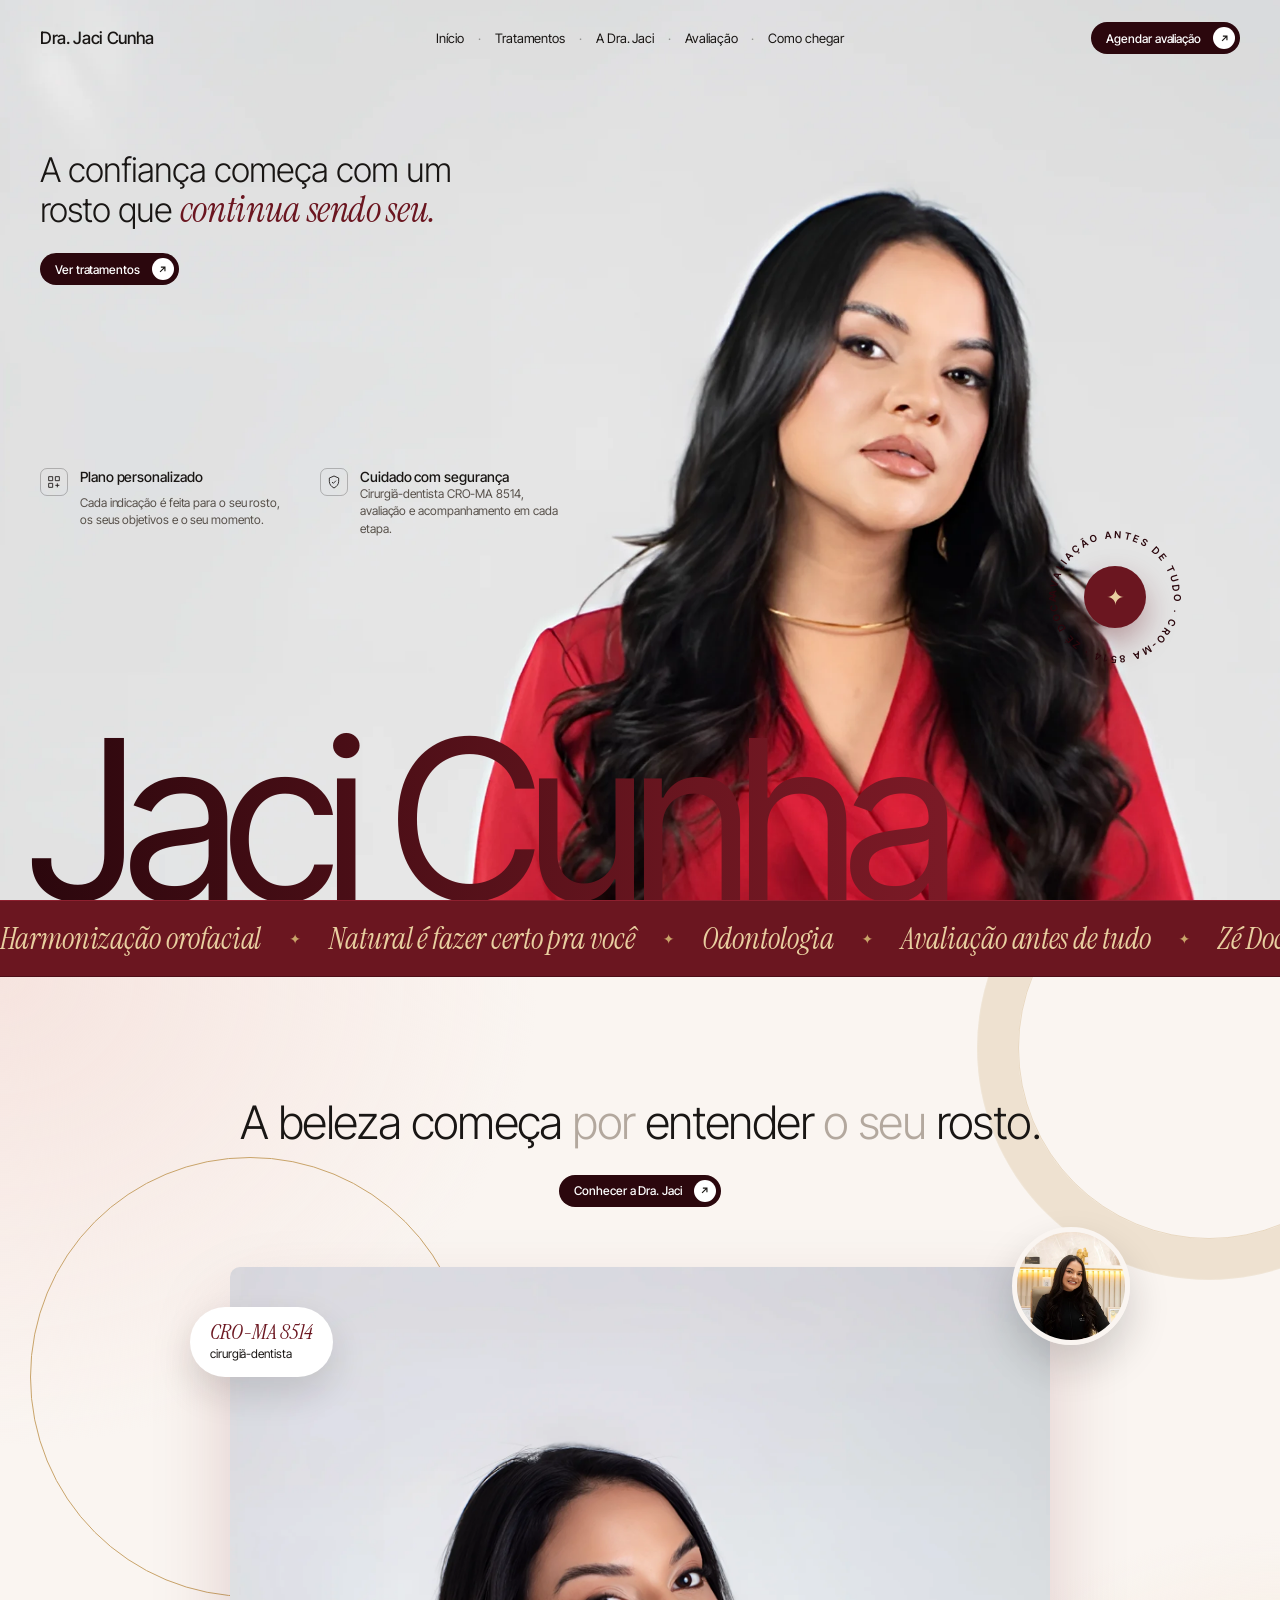
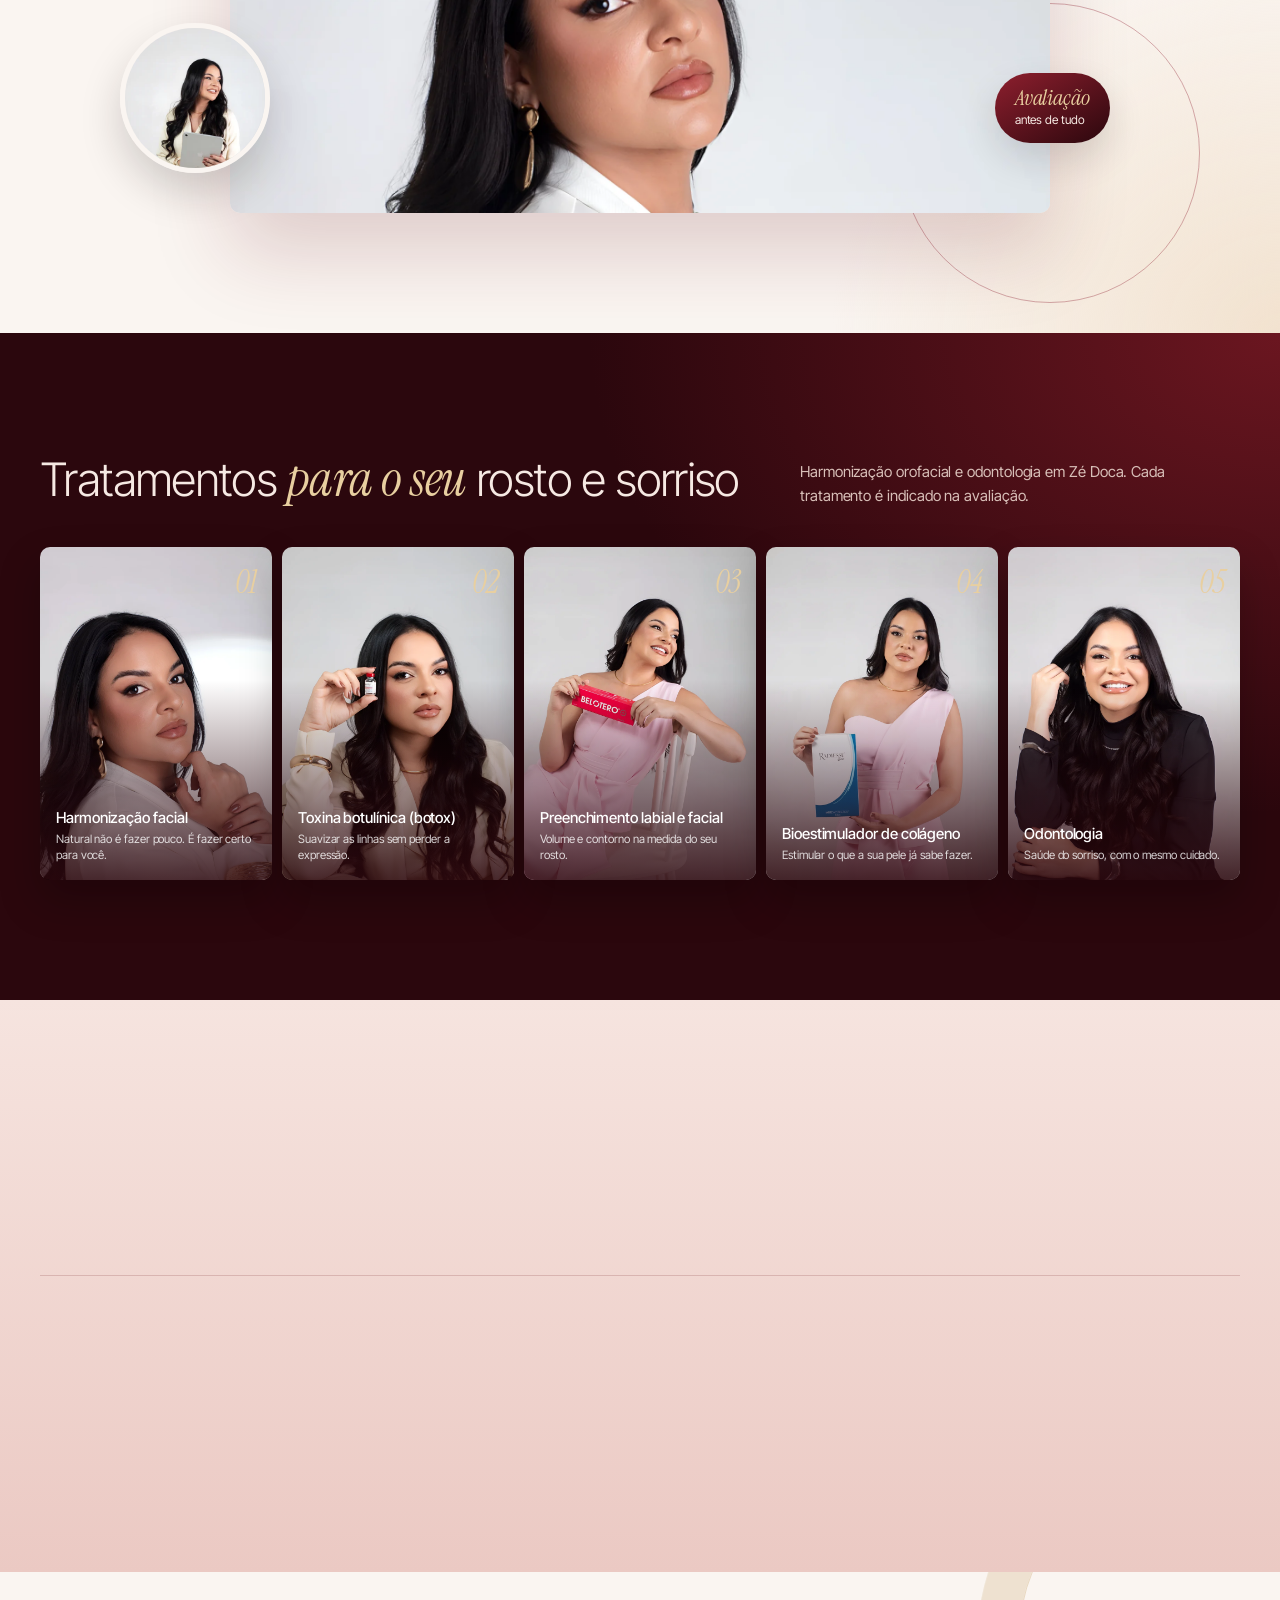
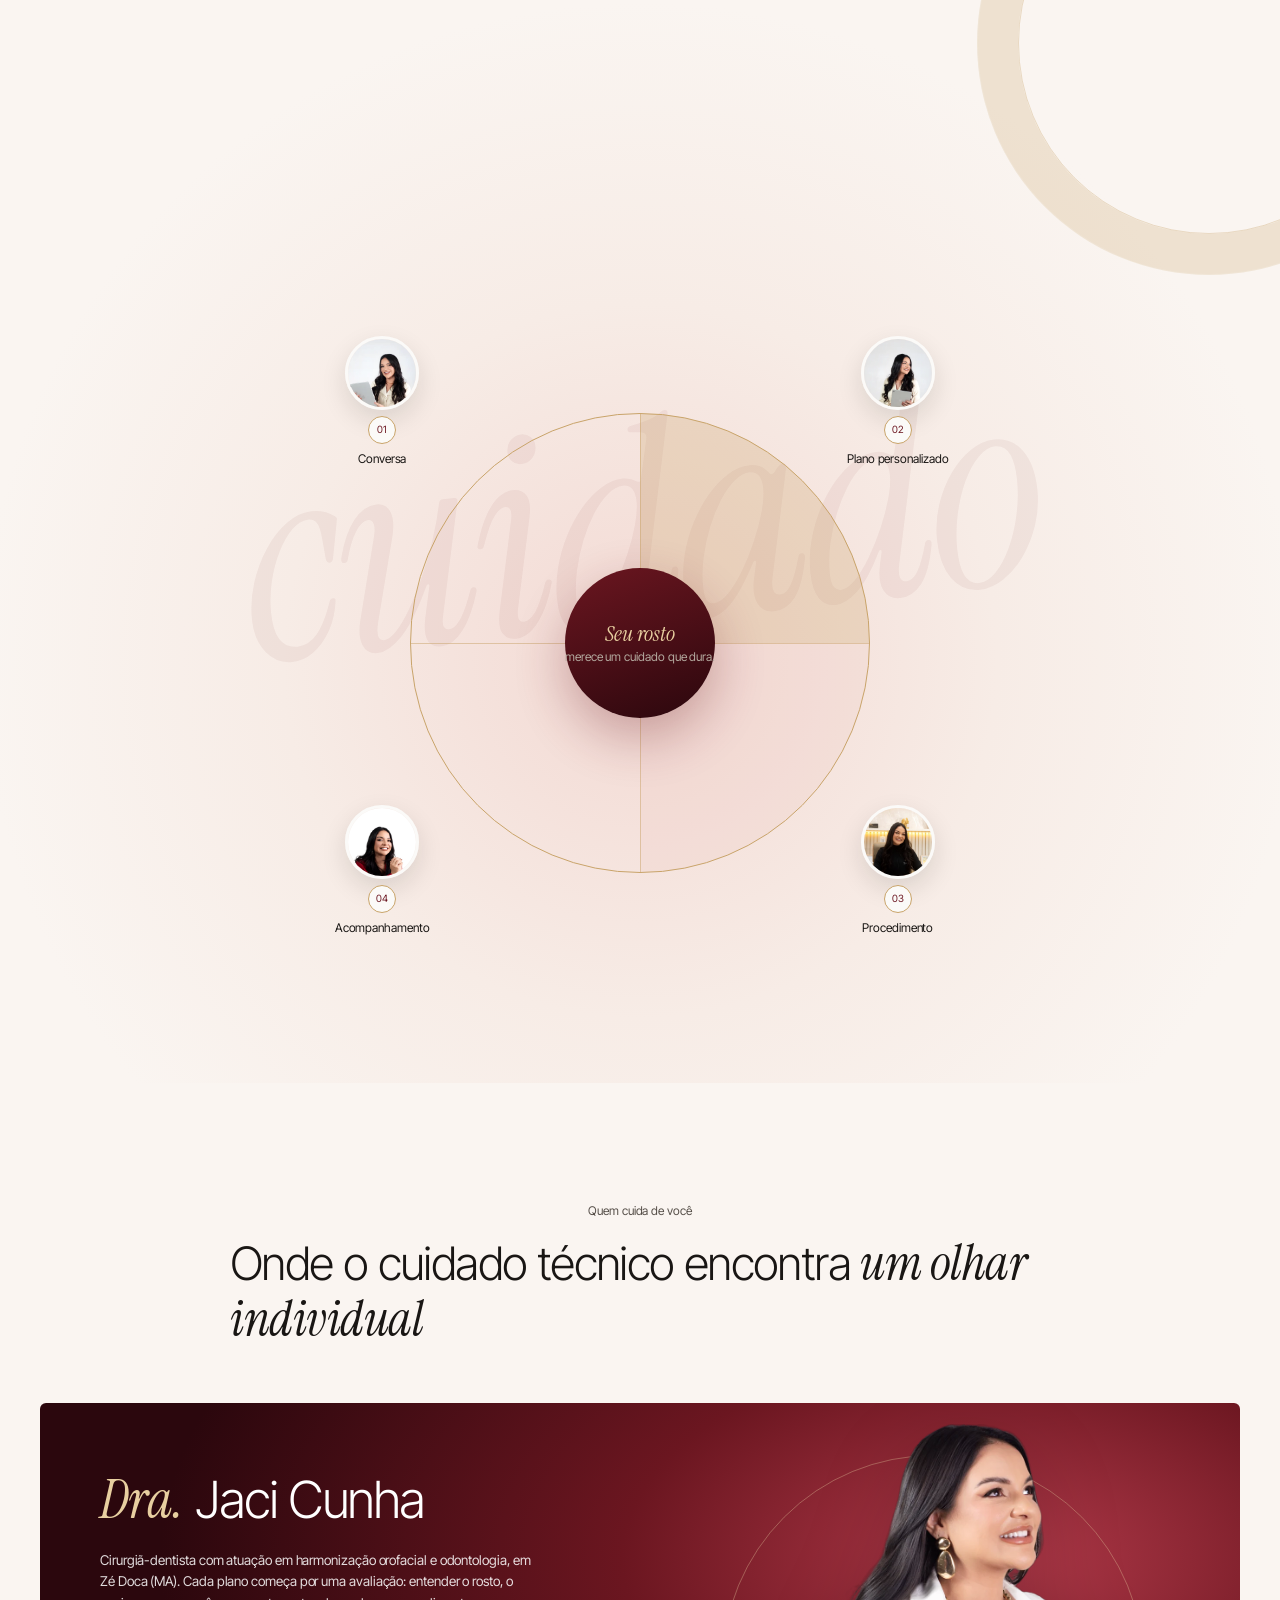
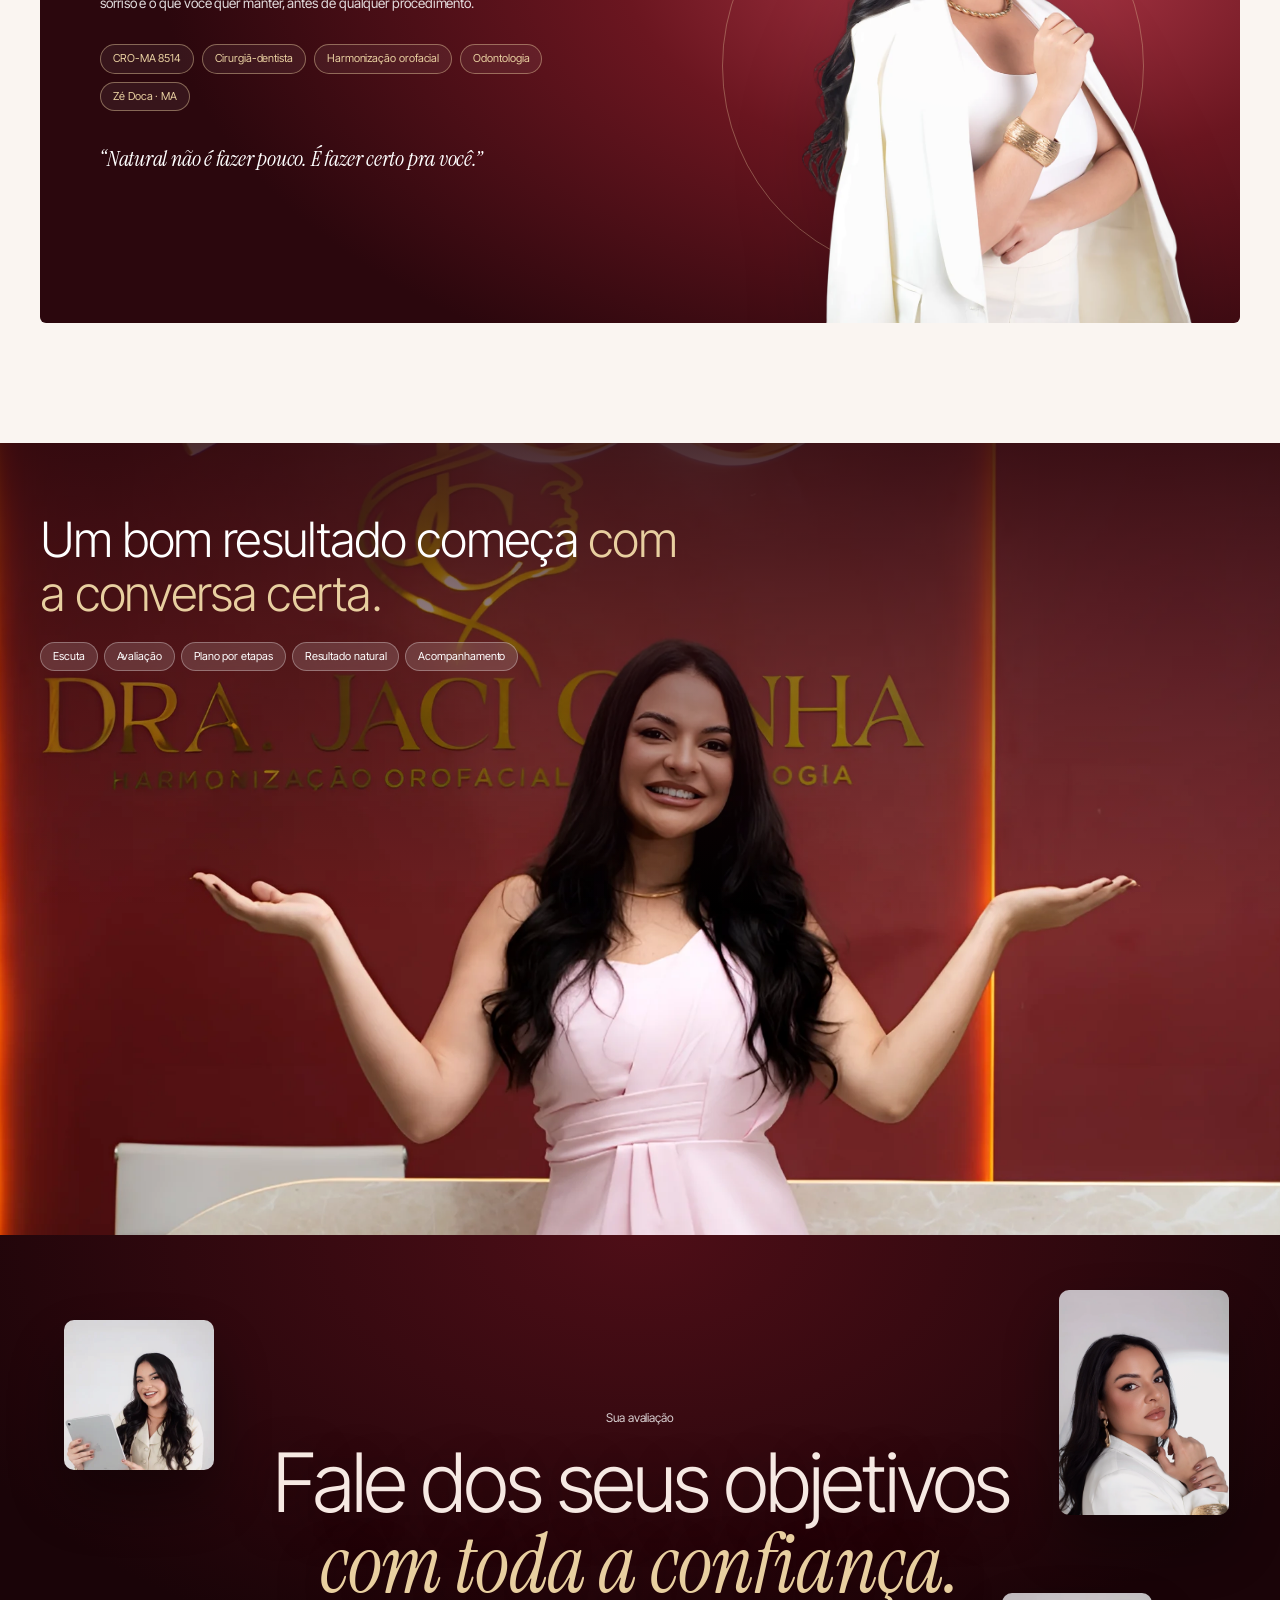
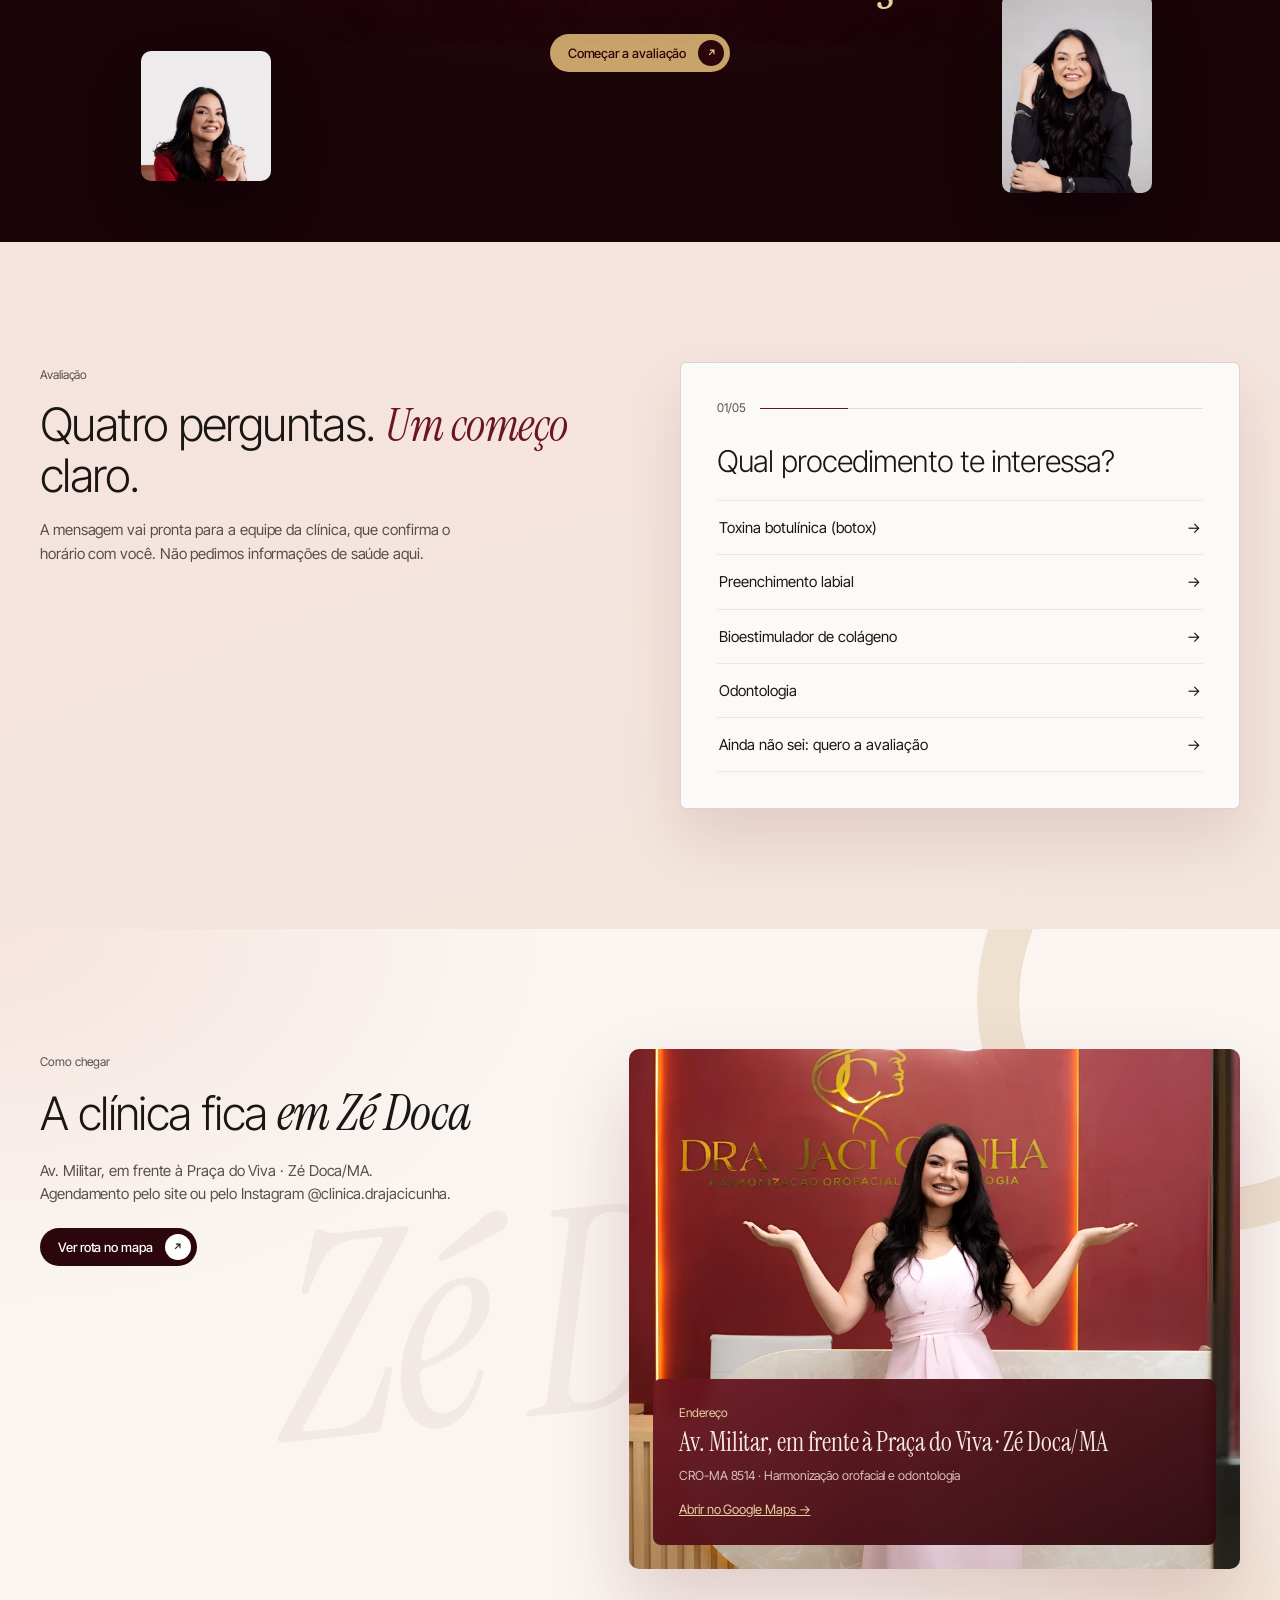
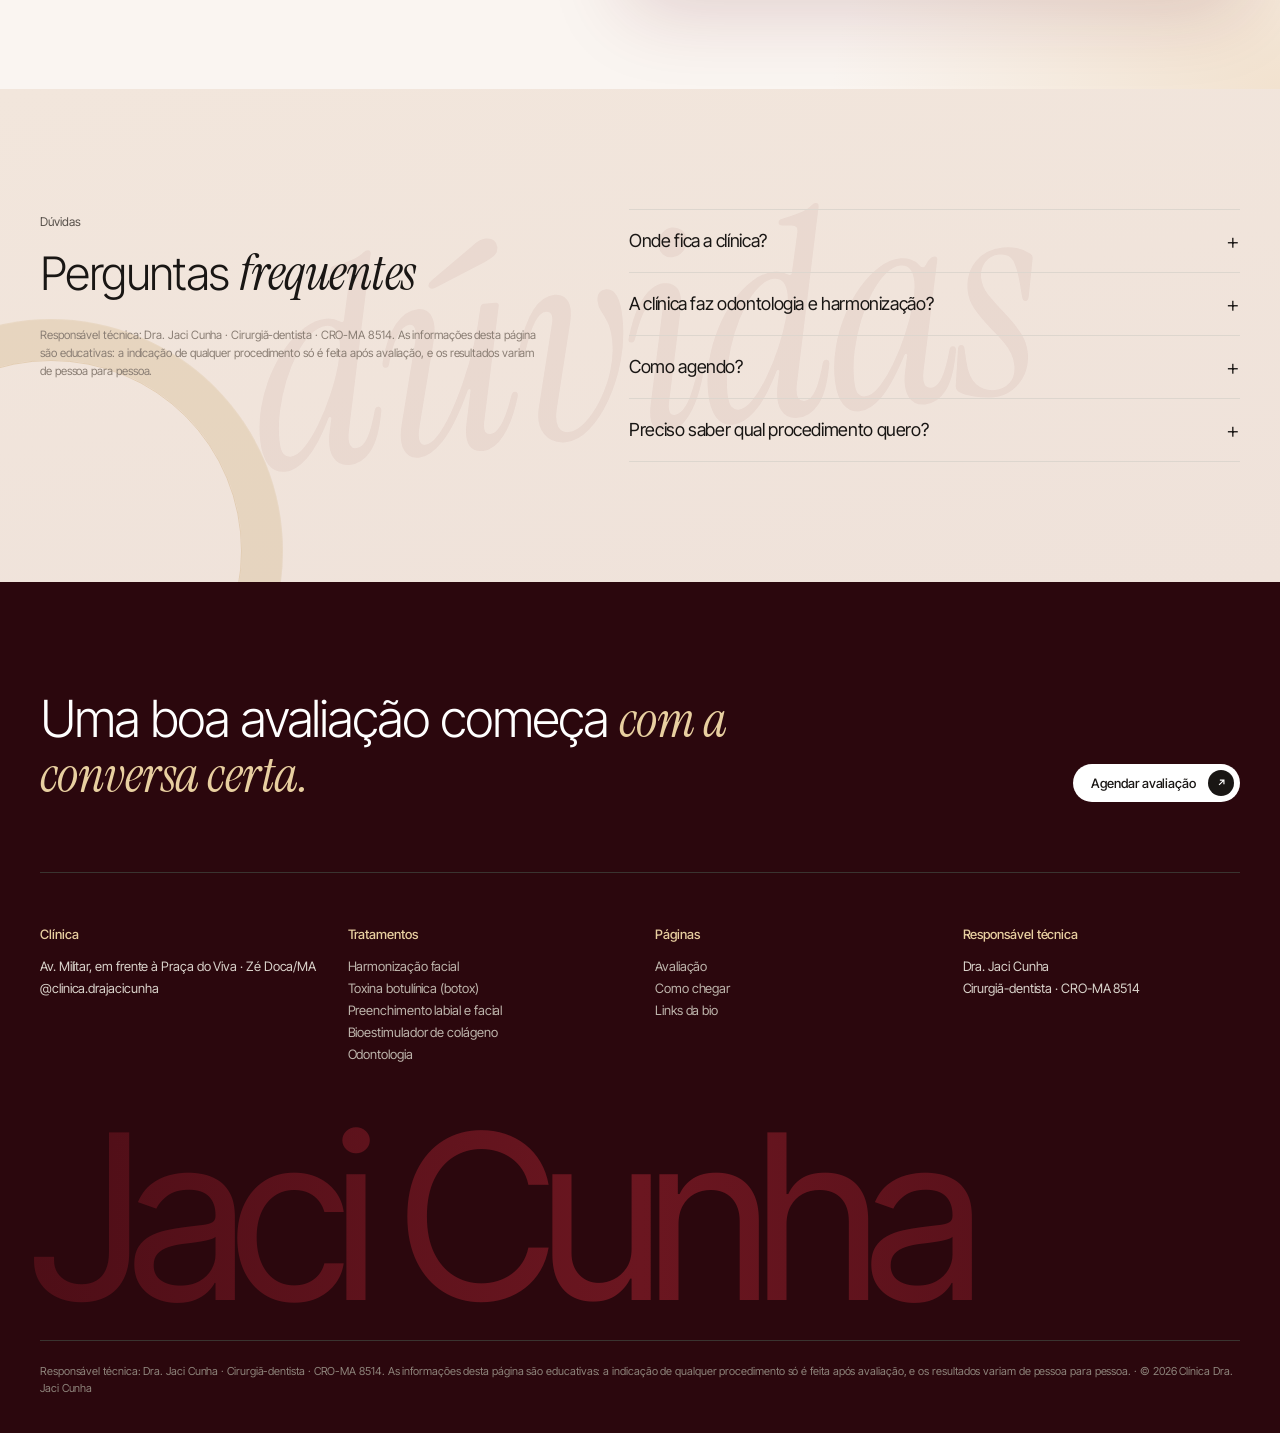
==== commit e540137f: "Bio: botão Agendar avaliação consertado e laterais preenchidas Co-Authored-By: Claude Opus 5.5 <nore" ====
--- a/index.html
+++ b/index.html
@@ -15,7 +15,7 @@
 <div class="faixa"><div><span>Harmonização orofacial</span><i>✦</i><span>Natural é fazer certo pra você</span><i>✦</i><span>Odontologia</span><i>✦</i><span>Avaliação antes de tudo</span><i>✦</i><span>Zé Doca · Maranhão</span><i>✦</i><span>Harmonização orofacial</span><i>✦</i><span>Natural é fazer certo pra você</span><i>✦</i><span>Odontologia</span><i>✦</i><span>Avaliação antes de tudo</span><i>✦</i><span>Zé Doca · Maranhão</span><i>✦</i><span>Harmonização orofacial</span><i>✦</i><span>Natural é fazer certo pra você</span><i>✦</i><span>Odontologia</span><i>✦</i><span>Avaliação antes de tudo</span><i>✦</i><span>Zé Doca · Maranhão</span><i>✦</i></div></div>
 <section class="sec marca nude" data-marca="natural"><div class="w c"><h2 class="h2c rv">A beleza começa <span class="cz">por</span> entender <span class="cz">o seu</span> rosto.</h2><a class="bt pq centro rv" href="#dra"><span>Conhecer a Dra. Jaci</span><i><svg viewBox="0 0 16 16" aria-hidden="true"><path d="M5 11 11 5M6 5h5v5" fill="none" stroke="currentColor" stroke-width="1.4"/></svg></i></a>
 <div class="bel rv"><span class="anel a1"></span><span class="anel a2"></span><div class="largo"><img src="/img/v3-beleza.webp" alt="Dra. Jaci Cunha" loading="lazy" width="1800" height="1200"></div>
-<div class="bel-f b1"><img src="/img/v3-j2.webp" alt="" loading="lazy" width="400" height="400"></div><div class="bel-f b2"><img src="/img/v3-j3.webp" alt="" loading="lazy" width="400" height="400"></div>
+<div class="bel-f bf1"><img src="/img/v3-j2.webp" alt="" loading="lazy" width="400" height="400"></div><div class="bel-f bf2"><img src="/img/v3-j3.webp" alt="" loading="lazy" width="400" height="400"></div>
 <div class="bel-s s1"><b>Avaliação</b><span>antes de tudo</span></div><div class="bel-s s2"><b>CRO-MA 8514</b><span>cirurgiã-dentista</span></div></div></div></section>
 <section class="sec escuro" id="tratamentos"><div class="w"><div class="tt-cab"><h2 class="h2 rv">Tratamentos <em>para o seu</em> rosto e sorriso</h2><p class="mut rv">Harmonização orofacial e odontologia em Zé Doca. Cada tratamento é indicado na avaliação.</p></div><div class="cards"><a class="card rv" href="/harmonizacao-facial-em-ze-doca/"><img src="/img/v3-t-harm.webp" alt="Harmonização facial em Zé Doca" loading="lazy" width="900" height="1200"><div class="card-t"><b>Harmonização facial</b><small>Natural não é fazer pouco. É fazer certo para você.</small></div><span class="card-n">01</span></a><a class="card rv" href="/botox-em-ze-doca/"><img src="/img/v3-t-botox.webp" alt="Toxina botulínica (botox) em Zé Doca" loading="lazy" width="900" height="1200"><div class="card-t"><b>Toxina botulínica (botox)</b><small>Suavizar as linhas sem perder a expressão.</small></div><span class="card-n">02</span></a><a class="card rv" href="/preenchimento-labial-em-ze-doca/"><img src="/img/v3-t-preench.webp" alt="Preenchimento labial e facial em Zé Doca" loading="lazy" width="900" height="1200"><div class="card-t"><b>Preenchimento labial e facial</b><small>Volume e contorno na medida do seu rosto.</small></div><span class="card-n">03</span></a><a class="card rv" href="/bioestimulador-de-colageno-em-ze-doca/"><img src="/img/v3-t-bio.webp" alt="Bioestimulador de colágeno em Zé Doca" loading="lazy" width="900" height="1200"><div class="card-t"><b>Bioestimulador de colágeno</b><small>Estimular o que a sua pele já sabe fazer.</small></div><span class="card-n">04</span></a><a class="card rv" href="/dentista-em-ze-doca/"><img src="/img/v3-t-odonto.webp" alt="Odontologia em Zé Doca" loading="lazy" width="900" height="1200"><div class="card-t"><b>Odontologia</b><small>Saúde do sorriso, com o mesmo cuidado.</small></div><span class="card-n">05</span></a></div></div></section>
 <section class="sec rose"><div class="w"><h2 class="h2 rv" style="max-width:620px">Um cuidado pensado <span class="cz">para o que torna</span> você única.</h2><div class="pils"><div class="pil rv"><i><svg viewBox="0 0 24 24"><path d="M2 12s3.5-6 10-6 10 6 10 6-3.5 6-10 6S2 12 2 12z" fill="none" stroke="currentColor" stroke-width="1.3"/><circle cx="12" cy="12" r="3" fill="none" stroke="currentColor" stroke-width="1.3"/></svg></i><b>Avaliação antes de tudo</b><small>Nenhum procedimento sem entender o rosto primeiro.</small></div><div class="pil rv"><i><svg viewBox="0 0 24 24"><path d="M12 3 5 6v5c0 4.5 3 8 7 10 4-2 7-5.5 7-10V6z M9 12l2 2 4-4" fill="none" stroke="currentColor" stroke-width="1.3"/></svg></i><b>Registro CRO-MA 8514</b><small>Cirurgiã-dentista habilitada em harmonização.</small></div><div class="pil rv"><i><svg viewBox="0 0 24 24"><path d="M5 19C5 10 11 5 20 4c-1 9-6 15-15 15zM5 19l7-7" fill="none" stroke="currentColor" stroke-width="1.3"/></svg></i><b>Resultado natural</b><small>Respeitar os seus traços e o seu jeito.</small></div><div class="pil rv"><i><svg viewBox="0 0 24 24"><circle cx="12" cy="12" r="8.5" fill="none" stroke="currentColor" stroke-width="1.3"/><path d="M12 7v5l3 2" fill="none" stroke="currentColor" stroke-width="1.3"/></svg></i><b>Acompanhamento</b><small>Retorno combinado depois de cada etapa.</small></div></div></div></section>
--- a/css/site.css
+++ b/css/site.css
@@ -194,7 +194,7 @@
 .bel{position:relative;max-width:820px;margin:60px auto 0}.bel .largo{margin:0;position:relative;z-index:1;border-radius:10px;box-shadow:0 40px 80px rgba(107,22,32,.18)}
 .anel{position:absolute;border-radius:50%;border:1px solid var(--ou);z-index:0}.a1{width:440px;height:440px;left:-200px;top:-110px}.a2{width:300px;height:300px;right:-150px;bottom:-90px;border-color:rgba(142,31,46,.35)}
 .bel-f{position:absolute;z-index:2;border-radius:50%;overflow:hidden;border:5px solid #FAF5F1;box-shadow:0 20px 40px rgba(25,22,20,.18);animation:flutua 9s ease-in-out infinite alternate}.bel-f img{width:100%;height:100%;object-fit:cover}
-.b1{width:150px;height:150px;left:-110px;bottom:40px}.b2{width:118px;height:118px;right:-80px;top:-40px;animation-delay:-4s}
+.bf1{width:150px;height:150px;left:-110px;bottom:40px}.bf2{width:118px;height:118px;right:-80px;top:-40px;animation-delay:-4s}
 .bel-s{position:absolute;z-index:3;display:grid;gap:2px;text-align:left;padding:14px 20px;border-radius:999px;font-size:12px;box-shadow:0 16px 36px rgba(25,22,20,.14)}.bel-s b{font:italic 400 22px/1 var(--sf)}
 .s1{background:linear-gradient(150deg,#8E1F2E,#2B070D);color:#F6E9E3;right:-60px;bottom:70px}.s1 b{color:var(--ou2)}.s2{background:#fff;color:var(--ti);left:-40px;top:40px}.s2 b{color:var(--bo)}
 /* como chegar: foto da recepção + cartão escuro */
@@ -211,7 +211,7 @@
 .nude .env-i span{font:italic 400 34px/1 var(--sf);color:var(--bo2)}
 @media (max-width:960px){.marca::before{font-size:130px}.marca::after{width:220px;height:220px;right:-90px;top:-90px}
  .bel{margin-top:40px}.a1{width:260px;height:260px;left:-120px;top:-70px}.a2{width:200px;height:200px;right:-90px;bottom:-60px}
- .b1{width:84px;height:84px;left:-6px;bottom:-34px}.b2{width:72px;height:72px;right:-6px;top:-30px}.s1{right:8px;bottom:-26px;padding:10px 14px}.s2{left:8px;top:-22px;padding:10px 14px}.bel-s b{font-size:17px}
+ .bf1{width:84px;height:84px;left:-6px;bottom:-34px}.bf2{width:72px;height:72px;right:-6px;top:-30px}.s1{right:8px;bottom:-26px;padding:10px 14px}.s2{left:8px;top:-22px;padding:10px 14px}.bel-s b{font-size:17px}
  .cc{min-height:440px}.cc-card{left:14px;right:14px;bottom:14px;padding:20px}.cc-card b{font-size:21px}
  .sl-num{font-size:90px}.sl-sec .sl-t h3{font-size:44px}.nude .env{gap:12px}}
 /* correções de foto (05/11): nenhuma foto esticada; esconder pessoa cortada na borda */
@@ -220,3 +220,9 @@
 .cc img{object-position:62% 25%;transform:scale(1.1);transform-origin:60% 30%}
 .sl-i img{object-position:58% 20%}
 .rod-top .bt{display:inline-flex;flex:none;white-space:nowrap}.bt{white-space:nowrap}
+/* bio: laterais preenchidas */
+.bio-pg{background:radial-gradient(50% 60% at 0% 20%,#F3D9D3,transparent 70%),radial-gradient(45% 55% at 100% 90%,#F0DDC6,transparent 70%),#FAF5F1;padding:0 0 60px}
+.bio-pg::before{top:48%;font-size:clamp(150px,17vw,300px)}
+.bio{position:relative;z-index:1;background:#FBF8F5;box-shadow:0 40px 90px rgba(107,22,32,.16)}
+.ba1{width:520px;height:520px;left:6%;top:12%}.ba2{width:360px;height:360px;right:8%;bottom:8%;border-color:rgba(142,31,46,.35)}
+@media (max-width:760px){.bio-pg{padding:0}.bio{box-shadow:none}.anel.ba1,.anel.ba2{display:none}}
